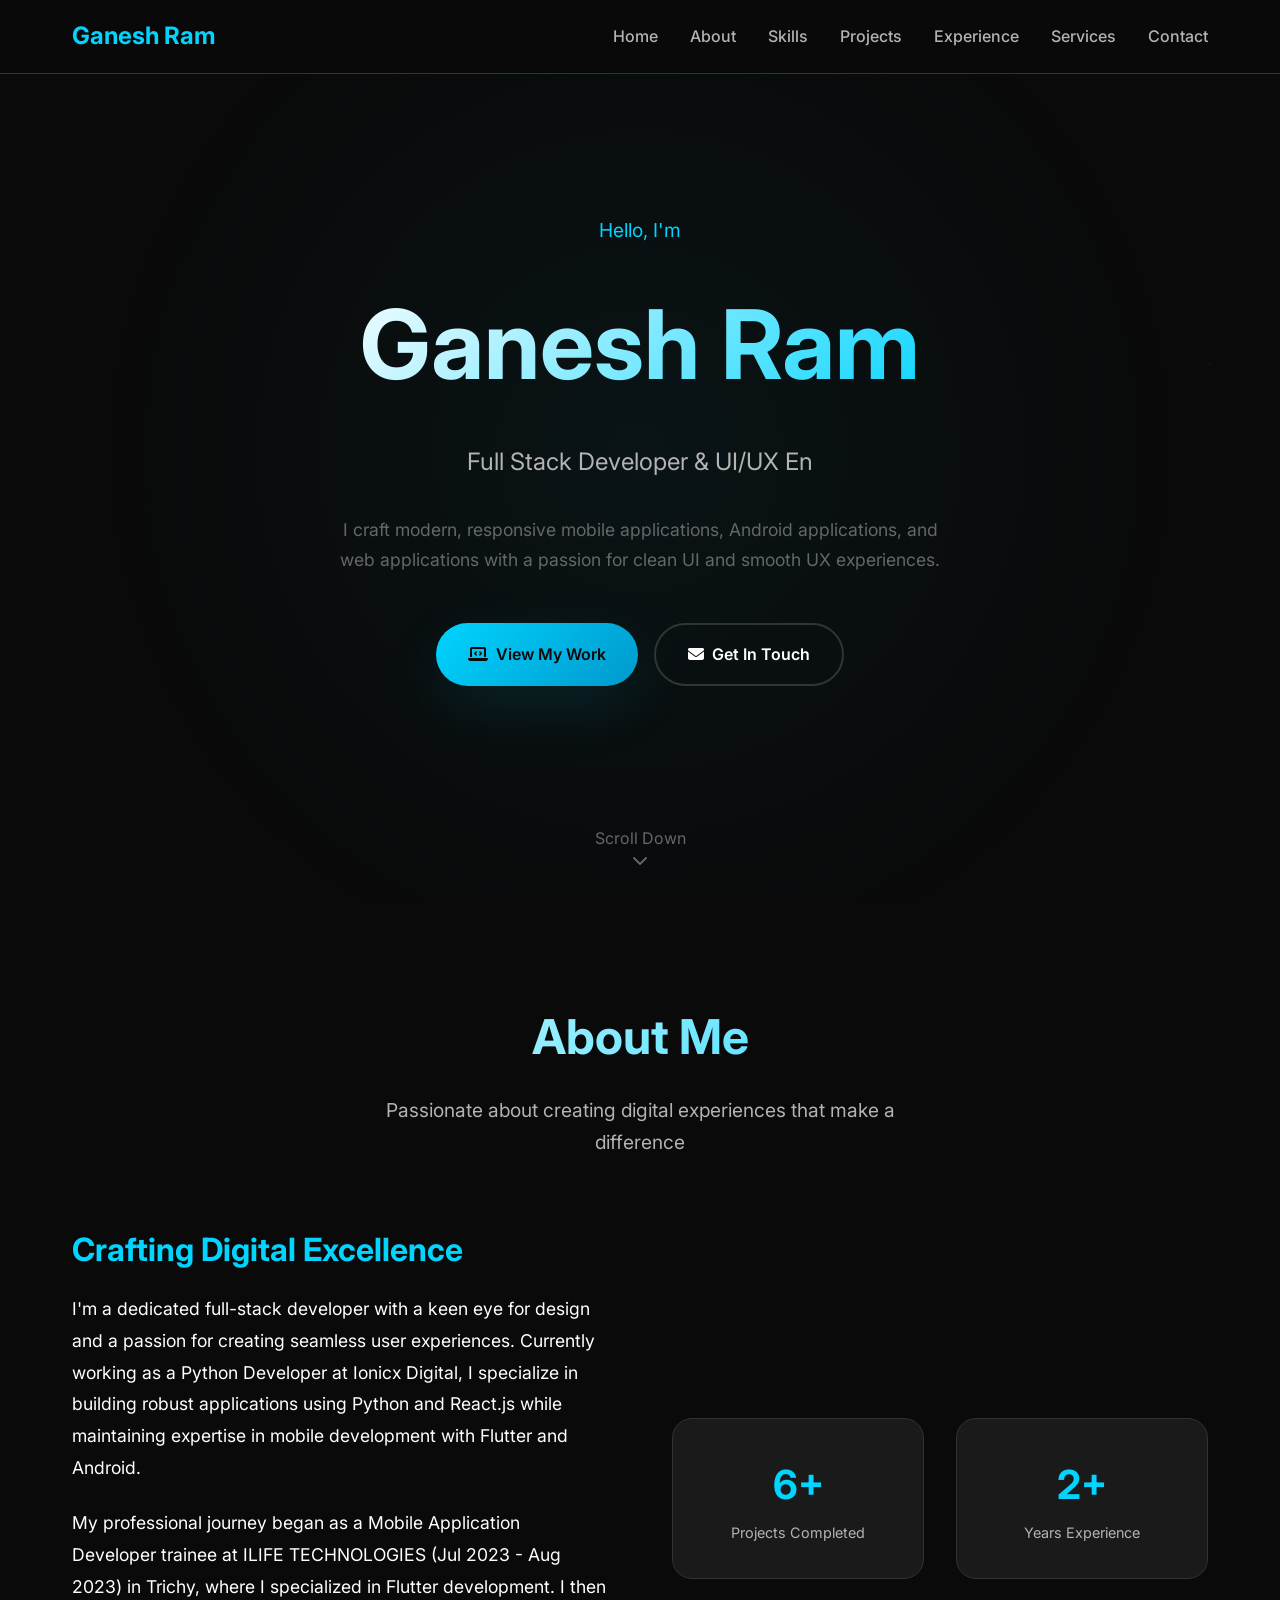
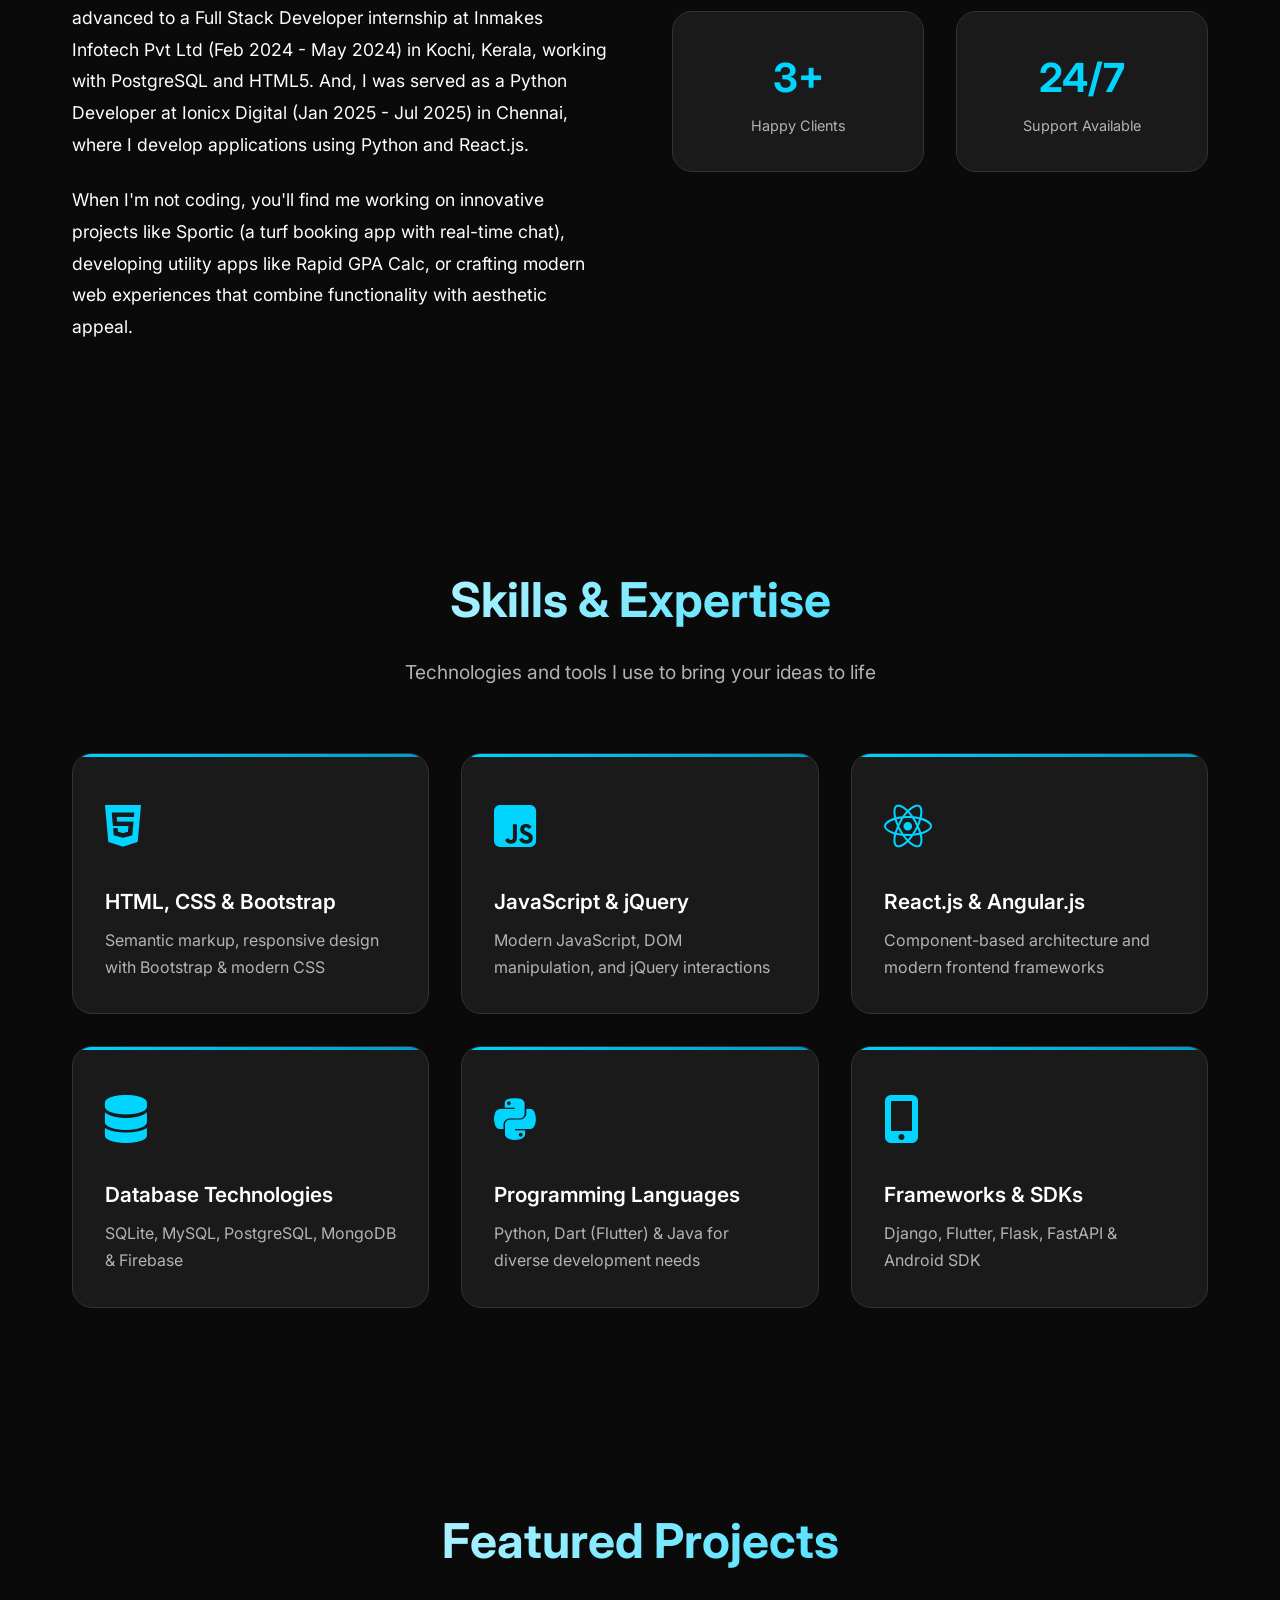
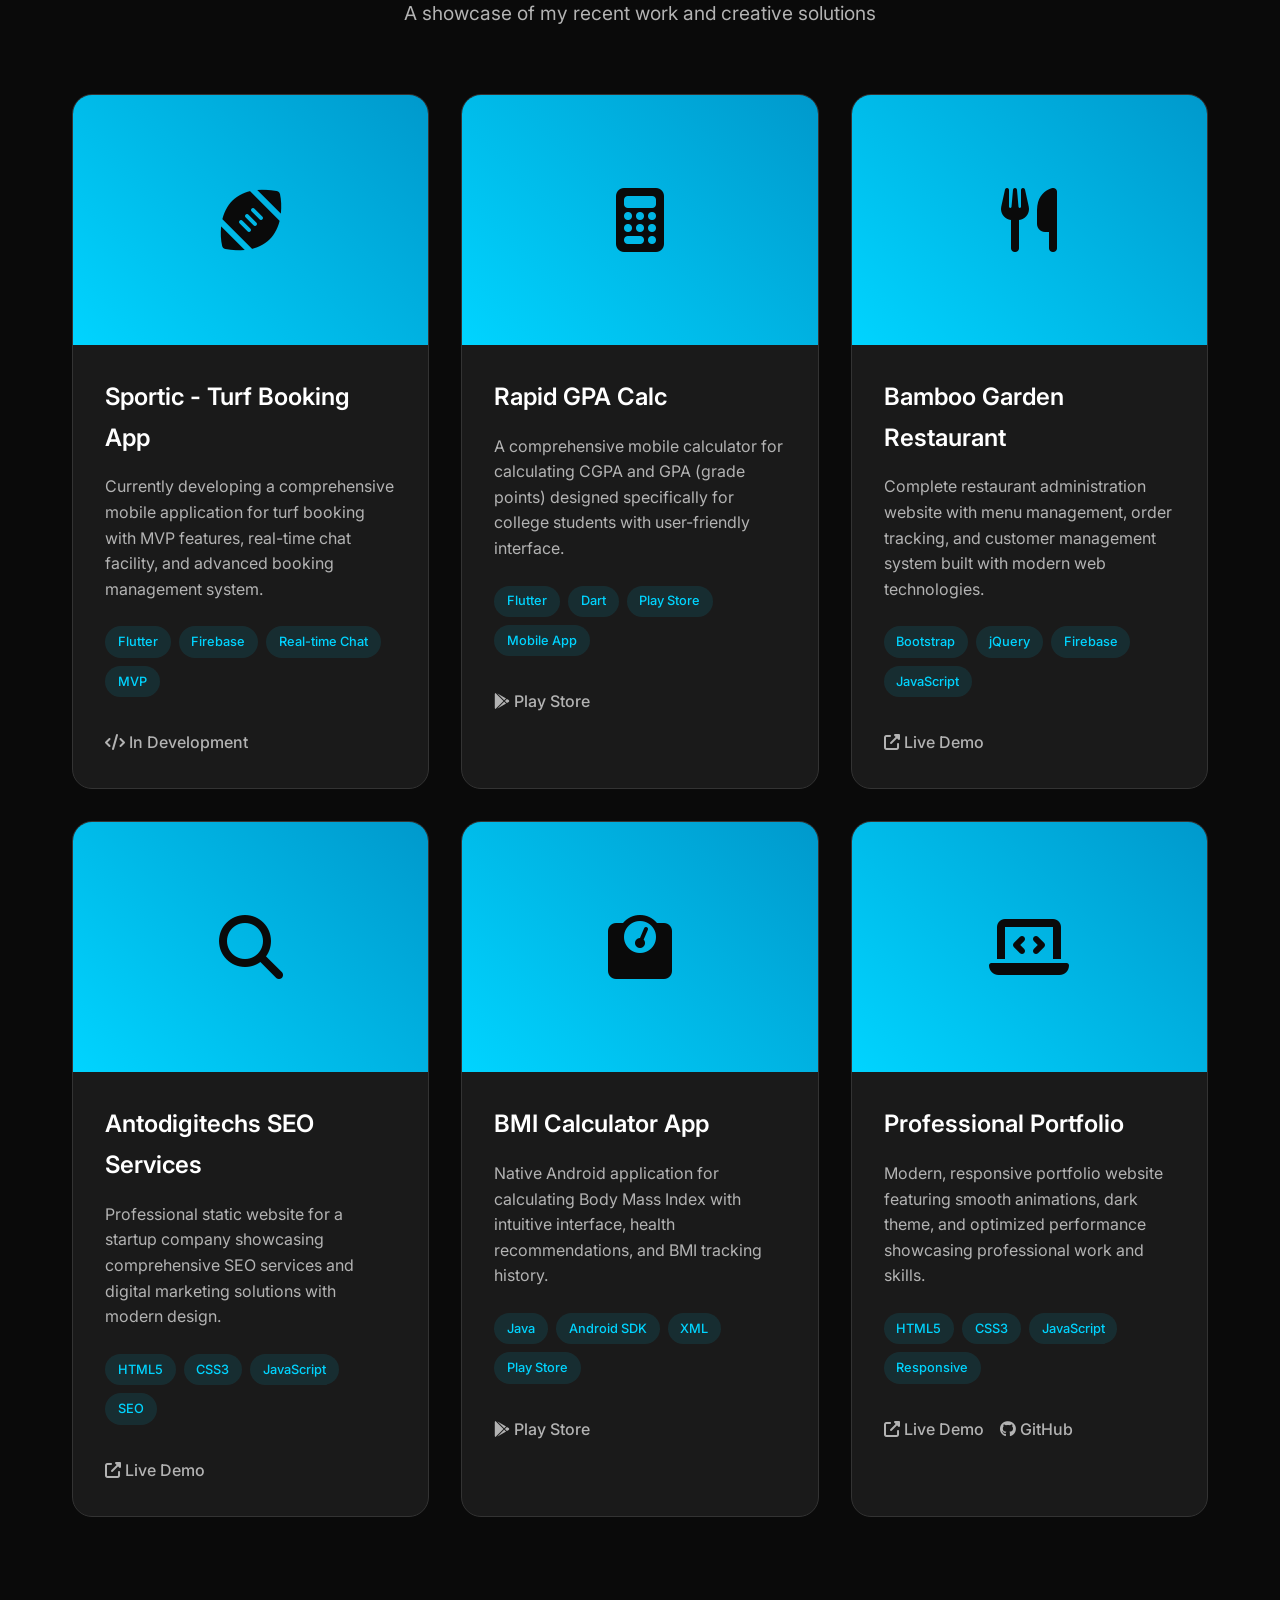
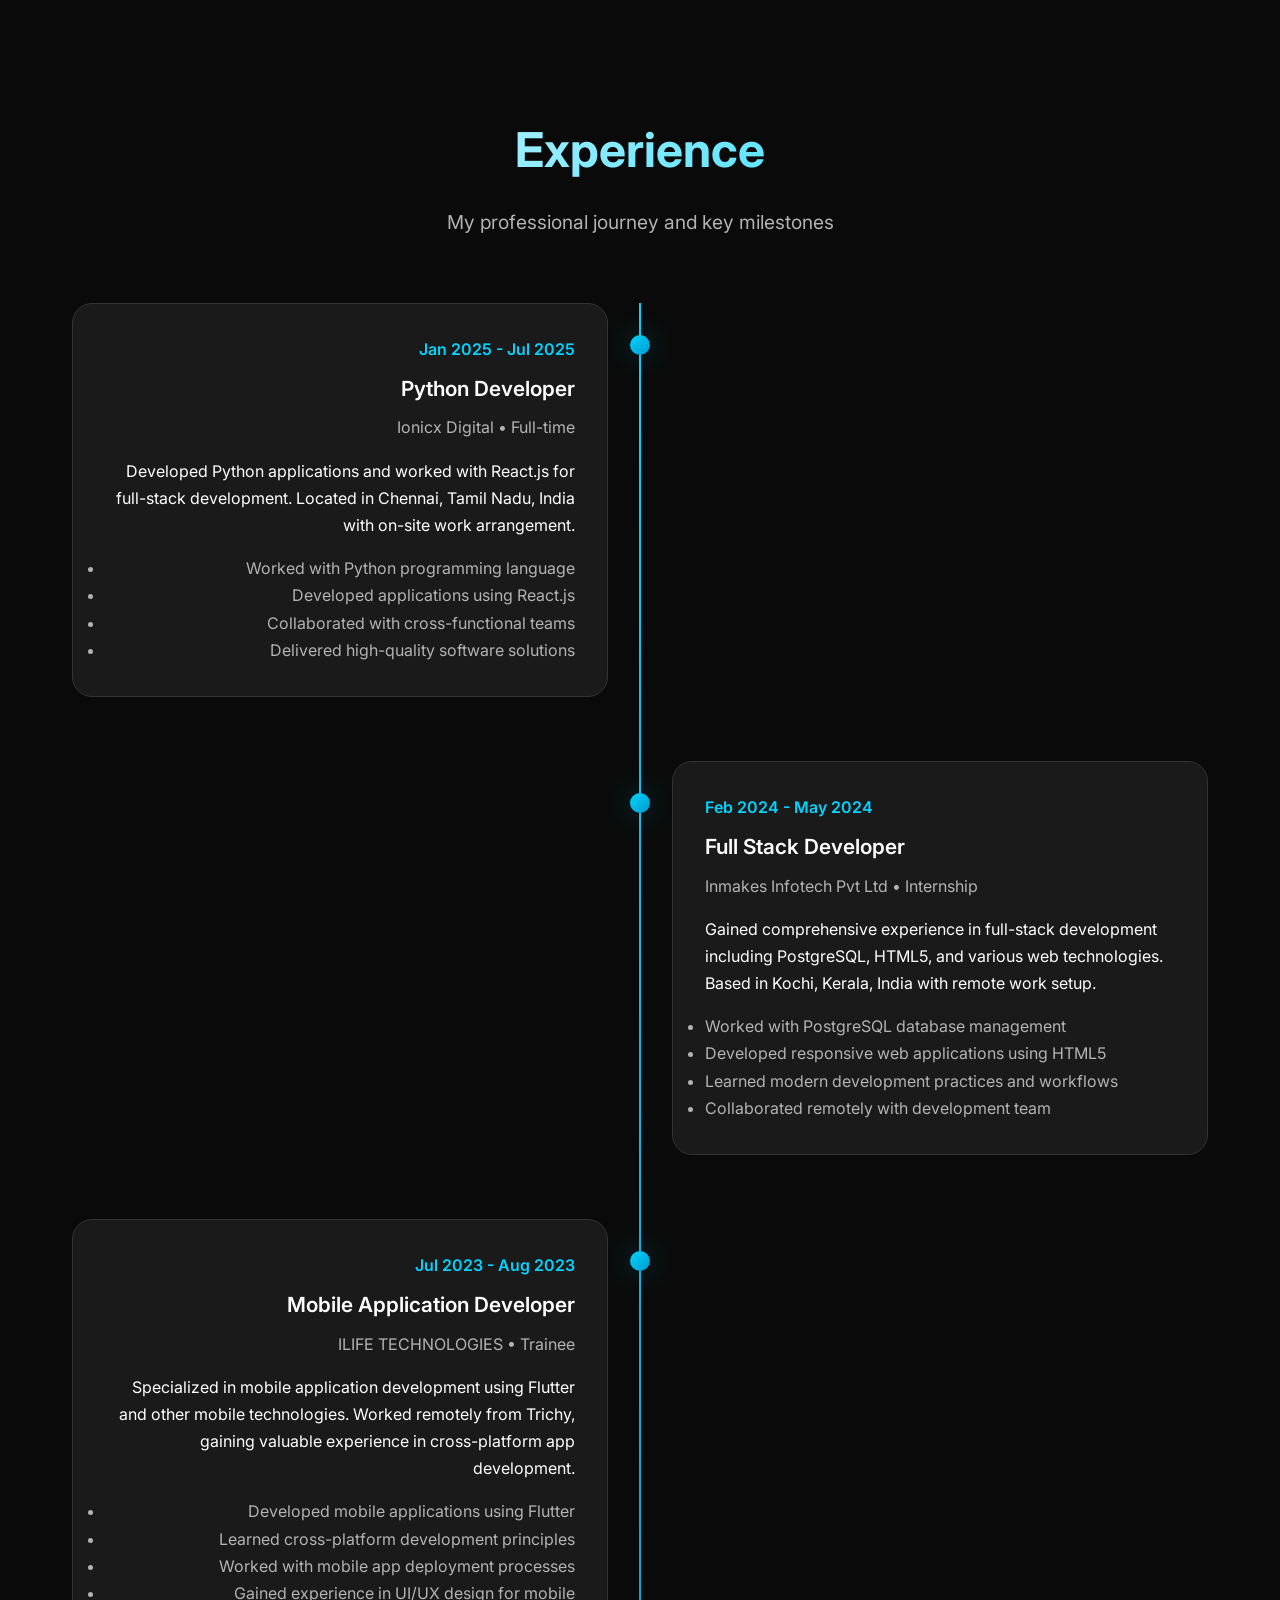
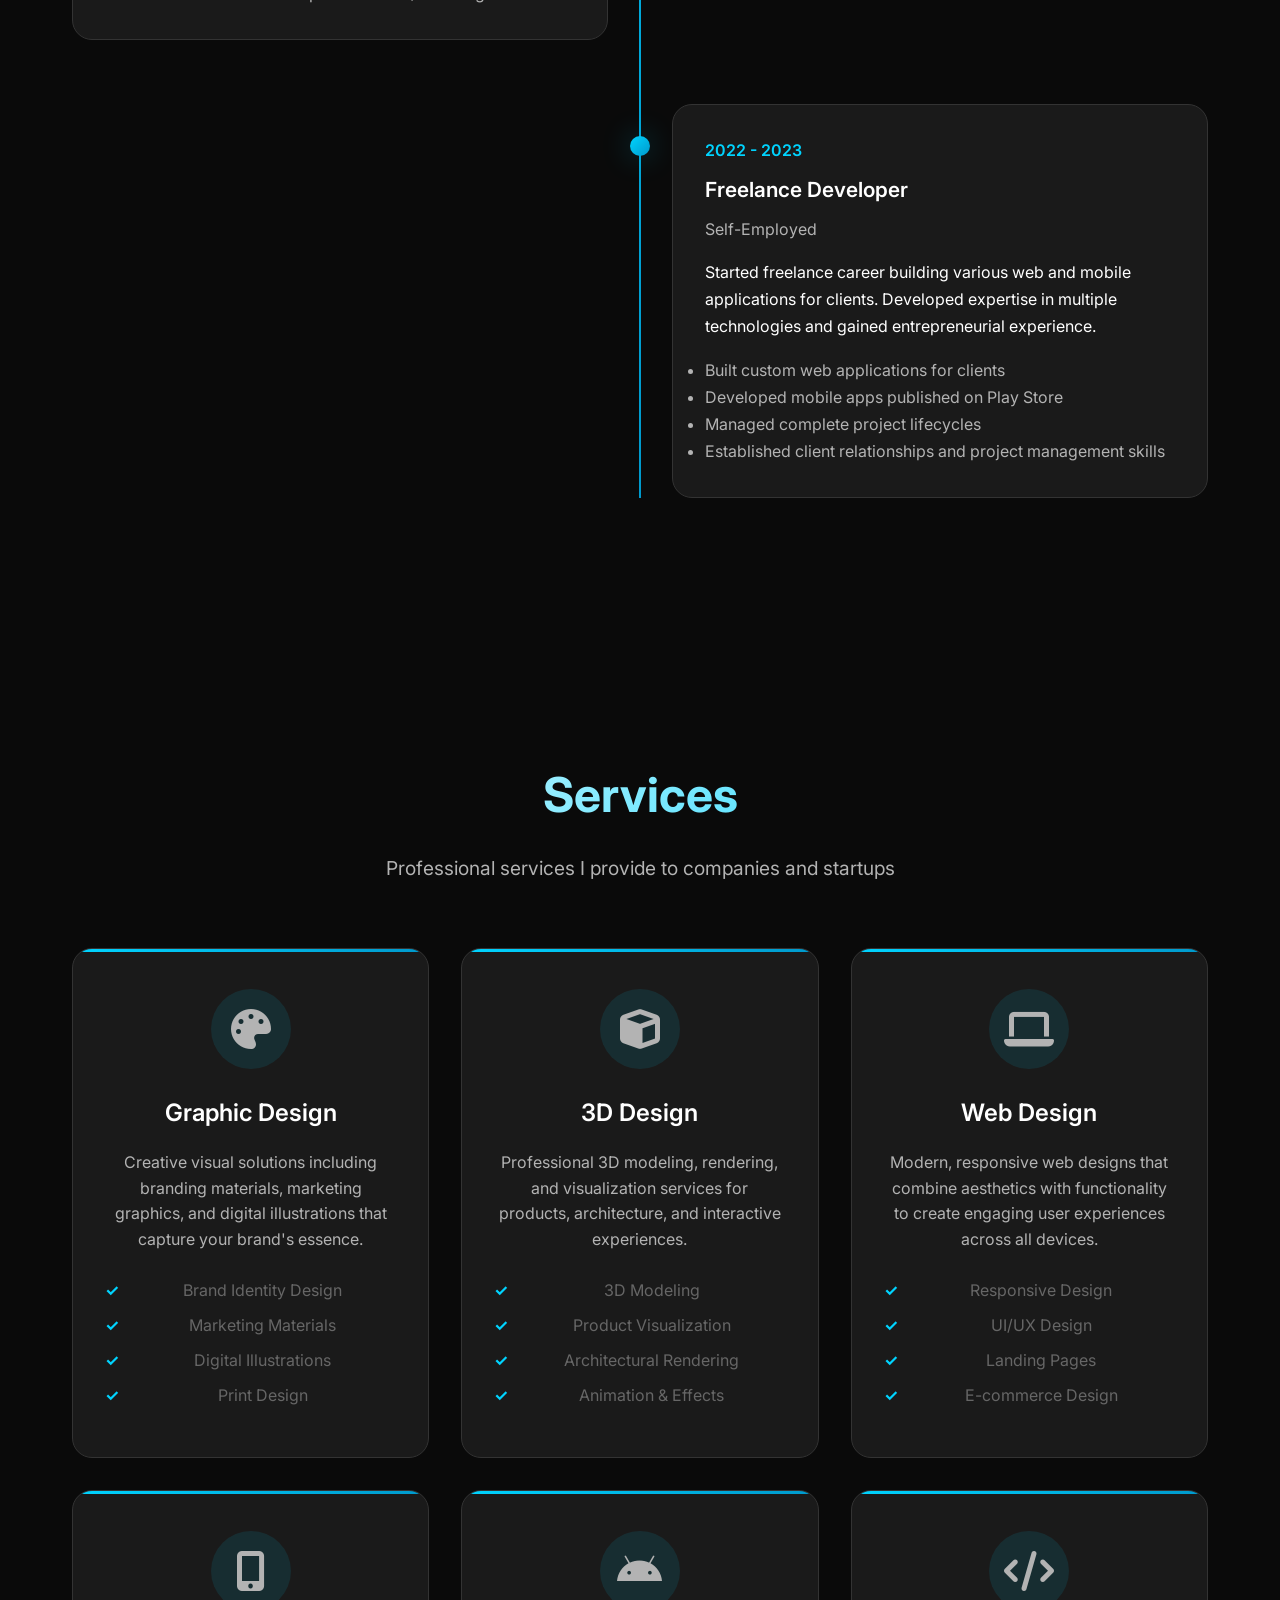
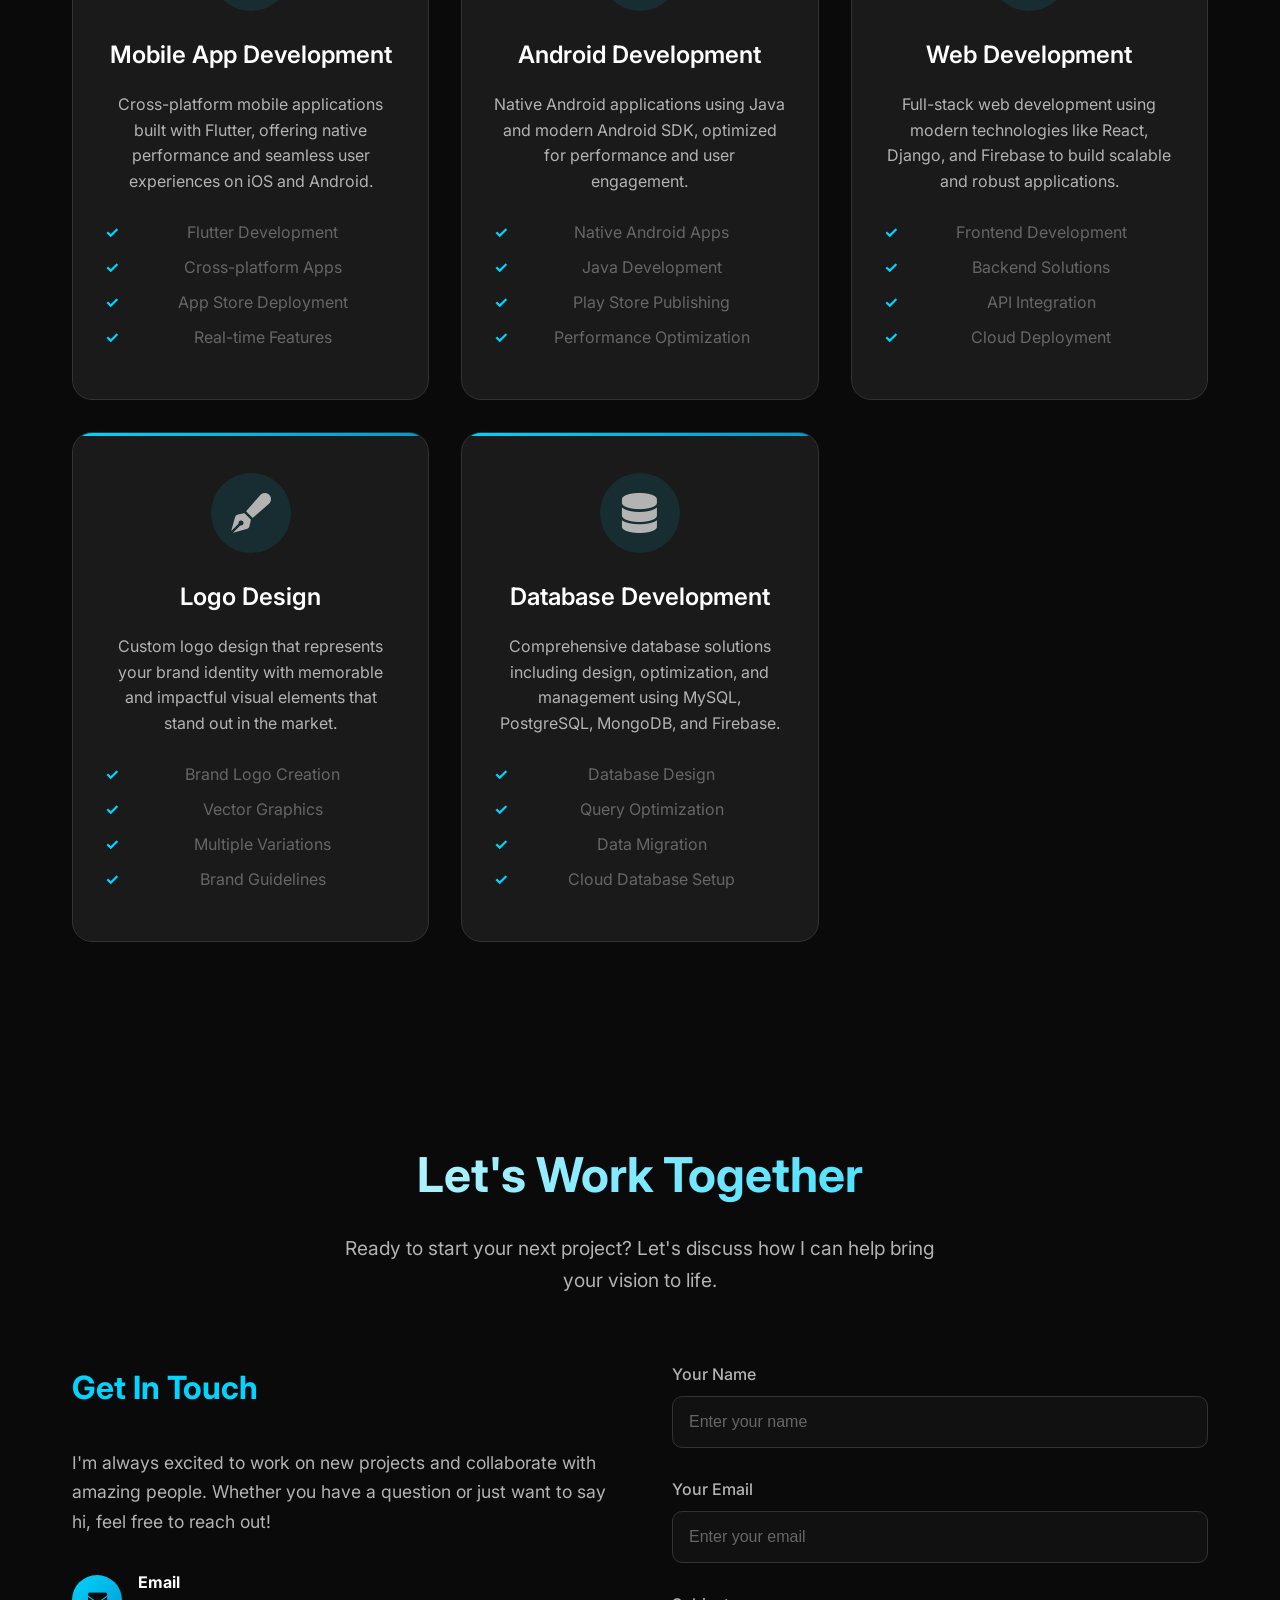
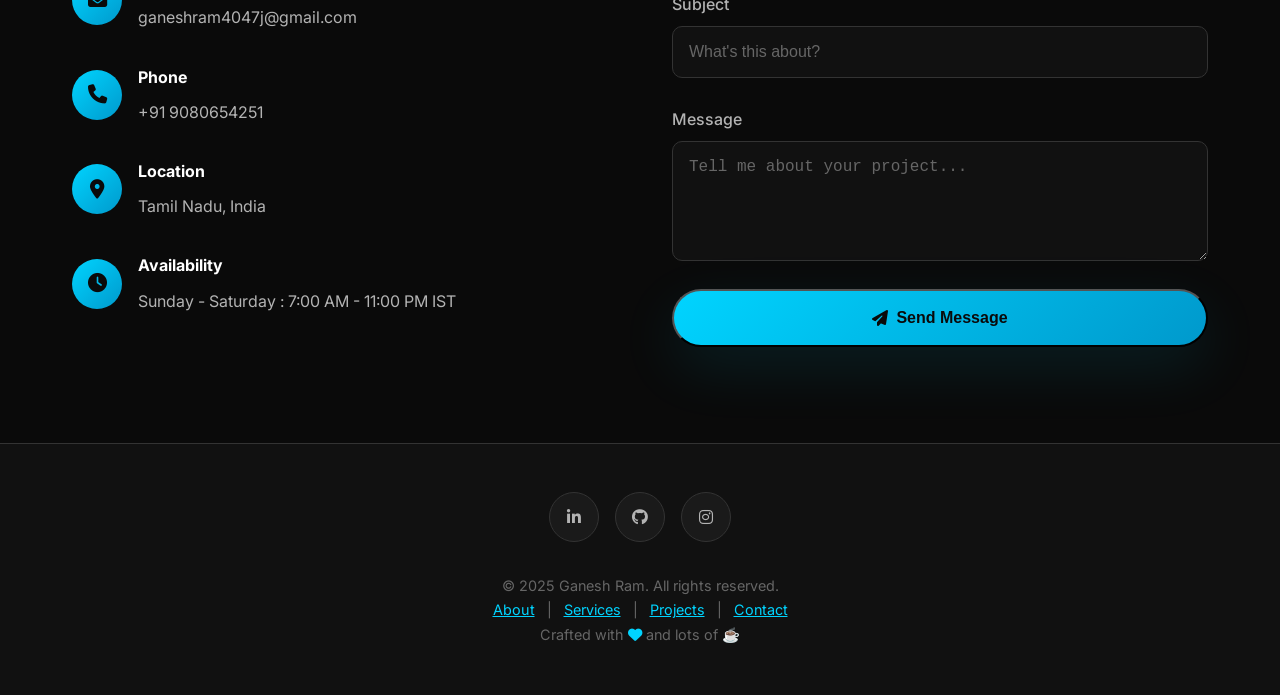
==== index.html @ fb06c4e2 "Add files via upload" ====
<!DOCTYPE html>
<html lang="en">
<head>
    <meta charset="UTF-8">
    <meta name="viewport" content="width=device-width, initial-scale=1.0">
    <title>Ganesh Ram | Full Stack Developer</title>
    <link rel="shortcut icon" href="port_icon.png" type="image/x-icon">
    
    <!-- Google Fonts -->
    <link href="https://fonts.googleapis.com/css2?family=Inter:wght@300;400;500;600;700&family=JetBrains+Mono:wght@400;500&display=swap" rel="stylesheet">
    
    <!-- Font Awesome -->
    <link rel="stylesheet" href="https://cdnjs.cloudflare.com/ajax/libs/font-awesome/6.4.0/css/all.min.css">
    
    <style>
        * {
            margin: 0;
            padding: 0;
            box-sizing: border-box;
        }

        :root {
            --primary-bg: #0a0a0a;
            --secondary-bg: #111111;
            --card-bg: #1a1a1a;
            --accent-color: #00d4ff;
            --accent-gradient: linear-gradient(135deg, #00d4ff, #0099cc);
            --text-primary: #ffffff;
            --text-secondary: #b3b3b3;
            --text-muted: #666666;
            --border-color: #333333;
            --shadow: 0 20px 60px rgba(0, 212, 255, 0.1);
            --glow: 0 0 30px rgba(0, 212, 255, 0.3);
        }

        body {
            font-family: 'Inter', sans-serif;
            background: var(--primary-bg);
            color: var(--text-primary);
            overflow-x: hidden;
            line-height: 1.7;
        }

        /* Custom Scrollbar */
        ::-webkit-scrollbar {
            width: 8px;
        }

        ::-webkit-scrollbar-track {
            background: var(--primary-bg);
        }

        ::-webkit-scrollbar-thumb {
            background: var(--accent-color);
            border-radius: 4px;
        }

        /* Navigation */
        .navbar {
            position: fixed;
            top: 0;
            width: 100%;
            background: rgba(10, 10, 10, 0.95);
            backdrop-filter: blur(20px);
            border-bottom: 1px solid var(--border-color);
            z-index: 1000;
            transition: all 0.3s ease;
            padding: 1rem 0;
        }

        .navbar.scrolled {
            padding: 0.5rem 0;
            background: rgba(10, 10, 10, 0.98);
        }

        .nav-container {
            max-width: 1200px;
            margin: 0 auto;
            display: flex;
            justify-content: space-between;
            align-items: center;
            padding: 0 2rem;
        }

        .logo {
            font-size: 1.5rem;
            font-weight: 700;
            color: var(--accent-color);
            text-decoration: none;
        }

        .nav-links {
            display: flex;
            list-style: none;
            gap: 2rem;
        }

        .nav-links a {
            color: var(--text-secondary);
            text-decoration: none;
            font-weight: 500;
            transition: color 0.3s ease;
            position: relative;
        }

        .nav-links a::after {
            content: '';
            position: absolute;
            bottom: -5px;
            left: 0;
            width: 0;
            height: 2px;
            background: var(--accent-color);
            transition: width 0.3s ease;
        }

        .nav-links a:hover {
            color: var(--accent-color);
        }

        .nav-links a:hover::after {
            width: 100%;
        }

        .mobile-menu {
            display: none;
            background: none;
            border: none;
            color: var(--text-primary);
            font-size: 1.5rem;
            cursor: pointer;
        }

        /* Hero Section */
        .hero {
            height: 100vh;
            display: flex;
            align-items: center;
            justify-content: center;
            position: relative;
            background: radial-gradient(circle at 50% 50%, rgba(0, 212, 255, 0.05) 0%, transparent 70%);
        }

        .hero-content {
            text-align: center;
            max-width: 800px;
            padding: 0 2rem;
        }

        .hero-greeting {
            font-size: 1.2rem;
            color: var(--accent-color);
            margin-bottom: 1rem;
            opacity: 0;
            animation: fadeInUp 1s ease 0.5s forwards;
        }

        .hero-title {
            font-size: clamp(3rem, 8vw, 6rem);
            font-weight: 700;
            margin-bottom: 1rem;
            background: linear-gradient(135deg, var(--text-primary), var(--accent-color));
            -webkit-background-clip: text;
            -webkit-text-fill-color: transparent;
            opacity: 0;
            animation: fadeInUp 1s ease 0.7s forwards;
        }

        .hero-subtitle {
            font-size: 1.5rem;
            color: var(--text-secondary);
            margin-bottom: 2rem;
            opacity: 0;
            animation: fadeInUp 1s ease 0.9s forwards;
        }

        .hero-description {
            font-size: 1.1rem;
            color: var(--text-muted);
            margin-bottom: 3rem;
            max-width: 600px;
            margin-left: auto;
            margin-right: auto;
            opacity: 0;
            animation: fadeInUp 1s ease 1.1s forwards;
        }

        .cta-buttons {
            display: flex;
            gap: 1rem;
            justify-content: center;
            flex-wrap: wrap;
            opacity: 0;
            animation: fadeInUp 1s ease 1.3s forwards;
        }

        .btn {
            padding: 1rem 2rem;
            font-size: 1rem;
            font-weight: 600;
            text-decoration: none;
            border-radius: 50px;
            transition: all 0.3s ease;
            display: inline-flex;
            align-items: center;
            gap: 0.5rem;
        }

        .btn-primary {
            background: var(--accent-gradient);
            color: var(--primary-bg);
            box-shadow: var(--shadow);
        }

        .btn-primary:hover {
            transform: translateY(-2px);
            box-shadow: 0 25px 80px rgba(0, 212, 255, 0.2);
        }

        .btn-secondary {
            background: transparent;
            color: var(--text-primary);
            border: 2px solid var(--border-color);
        }

        .btn-secondary:hover {
            border-color: var(--accent-color);
            color: var(--accent-color);
            transform: translateY(-2px);
        }

        /* Scroll Indicator */
        .scroll-indicator {
            position: absolute;
            bottom: 2rem;
            left: 50%;
            transform: translateX(-50%);
            display: flex;
            flex-direction: column;
            align-items: center;
            color: var(--text-muted);
            animation: bounce 2s infinite;
        }

        /* Section Styles */
        .section {
            padding: 6rem 0;
            max-width: 1200px;
            margin: 0 auto;
            padding-left: 2rem;
            padding-right: 2rem;
        }

        .section-title {
            font-size: 3rem;
            font-weight: 700;
            text-align: center;
            margin-bottom: 1rem;
            background: linear-gradient(135deg, var(--text-primary), var(--accent-color));
            -webkit-background-clip: text;
            -webkit-text-fill-color: transparent;
        }

        .section-subtitle {
            text-align: center;
            color: var(--text-secondary);
            font-size: 1.2rem;
            margin-bottom: 4rem;
            max-width: 600px;
            margin-left: auto;
            margin-right: auto;
        }

        /* About Section */
        .about-grid {
            display: grid;
            grid-template-columns: 1fr 1fr;
            gap: 4rem;
            align-items: center;
            margin-top: 4rem;
        }

        .about-text h3 {
            font-size: 2rem;
            margin-bottom: 1rem;
            color: var(--accent-color);
        }

        .about-text p {
            margin-bottom: 1.5rem;
            font-size: 1.1rem;
            line-height: 1.8;
        }

        .stats-grid {
            display: grid;
            grid-template-columns: repeat(2, 1fr);
            gap: 2rem;
        }

        .stat-item {
            text-align: center;
            padding: 2rem;
            background: var(--card-bg);
            border-radius: 20px;
            border: 1px solid var(--border-color);
            transition: all 0.3s ease;
        }

        .stat-item:hover {
            transform: translateY(-5px);
            box-shadow: var(--shadow);
        }

        .stat-number {
            font-size: 2.5rem;
            font-weight: 700;
            color: var(--accent-color);
            display: block;
        }

        .stat-label {
            color: var(--text-secondary);
            font-size: 0.9rem;
            margin-top: 0.5rem;
        }

        /* Skills Section */
        .skills-grid {
            display: grid;
            grid-template-columns: repeat(auto-fit, minmax(300px, 1fr));
            gap: 2rem;
            margin-top: 4rem;
        }

        .skill-card {
            background: var(--card-bg);
            padding: 2rem;
            border-radius: 20px;
            border: 1px solid var(--border-color);
            transition: all 0.3s ease;
            position: relative;
            overflow: hidden;
        }

        .skill-card::before {
            content: '';
            position: absolute;
            top: 0;
            left: 0;
            width: 100%;
            height: 3px;
            background: var(--accent-gradient);
        }

        .skill-card:hover {
            transform: translateY(-10px);
            box-shadow: var(--shadow);
        }

        .skill-icon {
            font-size: 3rem;
            color: var(--accent-color);
            margin-bottom: 1rem;
        }

        .skill-name {
            font-size: 1.3rem;
            font-weight: 600;
            margin-bottom: 0.5rem;
        }

        .skill-description {
            color: var(--text-secondary);
        }

        /* Projects Section */
        .projects-grid {
            display: grid;
            grid-template-columns: repeat(auto-fit, minmax(350px, 1fr));
            gap: 2rem;
            margin-top: 4rem;
        }

        .project-card {
            background: var(--card-bg);
            border-radius: 20px;
            overflow: hidden;
            border: 1px solid var(--border-color);
            transition: all 0.3s ease;
            position: relative;
        }

        .project-card:hover {
            transform: translateY(-10px);
            box-shadow: var(--shadow);
        }

        .project-image {
            width: 100%;
            height: 250px;
            background: linear-gradient(45deg, var(--accent-color), #0099cc);
            display: flex;
            align-items: center;
            justify-content: center;
            font-size: 4rem;
            color: var(--primary-bg);
            position: relative;
            overflow: hidden;
        }

        .project-content {
            padding: 2rem;
        }

        .project-title {
            font-size: 1.5rem;
            font-weight: 600;
            margin-bottom: 1rem;
        }

        .project-description {
            color: var(--text-secondary);
            margin-bottom: 1.5rem;
            line-height: 1.6;
        }

        .project-tech {
            display: flex;
            flex-wrap: wrap;
            gap: 0.5rem;
            margin-bottom: 2rem;
        }

        .tech-tag {
            background: rgba(0, 212, 255, 0.1);
            color: var(--accent-color);
            padding: 0.3rem 0.8rem;
            border-radius: 20px;
            font-size: 0.8rem;
            font-weight: 500;
        }

        .project-links {
            display: flex;
            gap: 1rem;
        }

        .project-link {
            color: var(--text-secondary);
            text-decoration: none;
            font-weight: 500;
            transition: color 0.3s ease;
        }

        .project-link:hover {
            color: var(--accent-color);
        }

        /* Experience Timeline */
        .timeline {
            position: relative;
            margin-top: 4rem;
        }

        .timeline::before {
            content: '';
            position: absolute;
            left: 50%;
            top: 0;
            bottom: 0;
            width: 2px;
            background: var(--accent-gradient);
            transform: translateX(-50%);
        }

        .timeline-item {
            margin-bottom: 4rem;
            position: relative;
        }

        .timeline-item:nth-child(odd) .timeline-content {
            margin-right: calc(50% + 2rem);
            text-align: right;
        }

        .timeline-item:nth-child(even) .timeline-content {
            margin-left: calc(50% + 2rem);
        }

        .timeline-content {
            background: var(--card-bg);
            padding: 2rem;
            border-radius: 20px;
            border: 1px solid var(--border-color);
            position: relative;
            transition: all 0.3s ease;
        }

        .timeline-content:hover {
            transform: translateY(-5px);
            box-shadow: var(--shadow);
        }

        .timeline-dot {
            position: absolute;
            left: 50%;
            top: 2rem;
            width: 20px;
            height: 20px;
            background: var(--accent-gradient);
            border-radius: 50%;
            transform: translateX(-50%);
            box-shadow: var(--glow);
        }

        .timeline-date {
            color: var(--accent-color);
            font-weight: 600;
            margin-bottom: 0.5rem;
        }

        .timeline-title {
            font-size: 1.3rem;
            font-weight: 600;
            margin-bottom: 0.5rem;
        }

        .timeline-company {
            color: var(--text-secondary);
            margin-bottom: 1rem;
        }

        /* Services Section */
        .services-grid {
            display: grid;
            grid-template-columns: repeat(auto-fit, minmax(300px, 1fr));
            gap: 2rem;
            margin-top: 4rem;
        }

        .service-card {
            background: var(--card-bg);
            padding: 2.5rem 2rem;
            border-radius: 20px;
            border: 1px solid var(--border-color);
            transition: all 0.3s ease;
            position: relative;
            overflow: hidden;
            text-align: center;
        }

        .service-card::before {
            content: '';
            position: absolute;
            top: 0;
            left: 0;
            width: 100%;
            height: 3px;
            background: var(--accent-gradient);
        }

        .service-card:hover {
            transform: translateY(-10px);
            box-shadow: var(--shadow);
        }

        .service-card:hover .service-icon {
            transform: scale(1.1);
            color: var(--accent-color);
        }

        .service-icon {
            width: 80px;
            height: 80px;
            background: rgba(0, 212, 255, 0.1);
            border-radius: 50%;
            display: flex;
            align-items: center;
            justify-content: center;
            font-size: 2.5rem;
            color: var(--text-secondary);
            margin: 0 auto 1.5rem;
            transition: all 0.3s ease;
        }

        .service-title {
            font-size: 1.5rem;
            font-weight: 600;
            margin-bottom: 1rem;
            color: var(--text-primary);
        }

        .service-description {
            color: var(--text-secondary);
            margin-bottom: 1.5rem;
            line-height: 1.6;
        }

        .service-features {
            list-style: none;
            padding: 0;
        }

        .service-features li {
            color: var(--text-muted);
            margin-bottom: 0.5rem;
            position: relative;
            padding-left: 1.5rem;
        }

        .service-features li::before {
            content: '✓';
            position: absolute;
            left: 0;
            color: var(--accent-color);
            font-weight: bold;
        }

        /* Contact Section */
        .contact-grid {
            display: grid;
            grid-template-columns: 1fr 1fr;
            gap: 4rem;
            margin-top: 4rem;
        }

        .contact-info h3 {
            font-size: 2rem;
            margin-bottom: 2rem;
            color: var(--accent-color);
        }

        .contact-item {
            display: flex;
            align-items: center;
            gap: 1rem;
            margin-bottom: 2rem;
        }

        .contact-icon {
            width: 50px;
            height: 50px;
            background: var(--accent-gradient);
            border-radius: 50%;
            display: flex;
            align-items: center;
            justify-content: center;
            color: var(--primary-bg);
            font-size: 1.2rem;
        }

        .contact-form {
            display: grid;
            gap: 1.5rem;
        }

        .form-group {
            display: flex;
            flex-direction: column;
        }

        .form-group label {
            margin-bottom: 0.5rem;
            color: var(--text-secondary);
            font-weight: 500;
        }

        .form-control {
            background: var(--secondary-bg);
            border: 1px solid var(--border-color);
            border-radius: 10px;
            padding: 1rem;
            color: var(--text-primary);
            font-size: 1rem;
            transition: all 0.3s ease;
        }

        .form-control:focus {
            outline: none;
            border-color: var(--accent-color);
            box-shadow: 0 0 0 2px rgba(0, 212, 255, 0.2);
        }

        .form-control::placeholder {
            color: var(--text-muted);
        }

        textarea.form-control {
            resize: vertical;
            min-height: 120px;
        }

        /* Footer */
        .footer {
            background: var(--secondary-bg);
            border-top: 1px solid var(--border-color);
            padding: 3rem 0;
            text-align: center;
        }

        .footer-content {
            max-width: 1200px;
            margin: 0 auto;
            padding: 0 2rem;
        }

        .social-links {
            display: flex;
            justify-content: center;
            gap: 1rem;
            margin-bottom: 2rem;
        }

        .social-link {
            width: 50px;
            height: 50px;
            background: var(--card-bg);
            border: 1px solid var(--border-color);
            border-radius: 50%;
            display: flex;
            align-items: center;
            justify-content: center;
            color: var(--text-secondary);
            text-decoration: none;
            transition: all 0.3s ease;
        }

        .social-link:hover {
            background: var(--accent-color);
            color: var(--primary-bg);
            transform: translateY(-3px);
        }

        /* Animations */
        @keyframes fadeInUp {
            from {
                opacity: 0;
                transform: translateY(30px);
            }
            to {
                opacity: 1;
                transform: translateY(0);
            }
        }

        @keyframes bounce {
            0%, 20%, 50%, 80%, 100% {
                transform: translateY(0) translateX(-50%);
            }
            40% {
                transform: translateY(-10px) translateX(-50%);
            }
            60% {
                transform: translateY(-5px) translateX(-50%);
            }
        }

        .fade-in {
            opacity: 0;
            transform: translateY(30px);
            transition: all 0.8s ease;
        }

        .fade-in.visible {
            opacity: 1;
            transform: translateY(0);
        }

        /* Responsive Design */
        @media (max-width: 768px) {
            .nav-links {
                display: none;
            }

            .mobile-menu {
                display: block;
            }

            .hero-title {
                font-size: clamp(2.5rem, 10vw, 4rem);
            }

            .hero-subtitle {
                font-size: 1.2rem;
            }

            .cta-buttons {
                flex-direction: column;
                align-items: center;
            }

            .about-grid {
                grid-template-columns: 1fr;
                gap: 2rem;
            }

            .stats-grid {
                grid-template-columns: 1fr;
            }

            .skills-grid {
                grid-template-columns: 1fr;
            }

            .services-grid {
                grid-template-columns: 1fr;
            }

            .projects-grid {
                grid-template-columns: 1fr;
            }

            .timeline::before {
                left: 1rem;
            }

            .timeline-item:nth-child(odd) .timeline-content,
            .timeline-item:nth-child(even) .timeline-content {
                margin-left: 3rem;
                margin-right: 0;
                text-align: left;
            }

            .timeline-dot {
                left: 1rem;
                transform: translateX(-50%);
            }

            .contact-grid {
                grid-template-columns: 1fr;
                gap: 2rem;
            }

            .section {
                padding: 4rem 0;
                padding-left: 1rem;
                padding-right: 1rem;
            }
        }

        @media (max-width: 480px) {
            .nav-container {
                padding: 0 1rem;
            }

            .hero-content {
                padding: 0 1rem;
            }

            .section-title {
                font-size: 2rem;
            }

            .btn {
                padding: 0.8rem 1.5rem;
                font-size: 0.9rem;
            }
        }
    </style>
</head>
<body>
    <!-- Navigation -->
    <nav class="navbar" id="navbar">
        <div class="nav-container">
            <a href="#" class="logo">Ganesh Ram</a>
            <ul class="nav-links">
                <li><a href="#home">Home</a></li>
                <li><a href="#about">About</a></li>
                <li><a href="#skills">Skills</a></li>
                <li><a href="#projects">Projects</a></li>
                <li><a href="#experience">Experience</a></li>
                <li><a href="#services">Services</a></li>
                <li><a href="#contact">Contact</a></li>
            </ul>
            <button class="mobile-menu" id="mobile-menu">
                <i class="fas fa-bars"></i>
            </button>
        </div>
    </nav>

    <!-- Hero Section -->
    <section id="home" class="hero">
        <div class="hero-content">
            <div class="hero-greeting">Hello, I'm</div>
            <h1 class="hero-title">Ganesh Ram</h1>
            <p class="hero-subtitle">Full Stack Developer & UI/UX Enthusiast</p>
            <p class="hero-description">
                I craft modern, responsive mobile applications, Android applications, and web applications with a passion for clean UI and smooth UX experiences.
            </p>
            <div class="cta-buttons">
                <a href="#projects" class="btn btn-primary">
                    <i class="fas fa-laptop-code"></i>
                    View My Work
                </a>
                <a href="#contact" class="btn btn-secondary">
                    <i class="fas fa-envelope"></i>
                    Get In Touch
                </a>
            </div>
        </div>
        <div class="scroll-indicator">
            <span>Scroll Down</span>
            <i class="fas fa-chevron-down"></i>
        </div>
    </section>

    <!-- About Section -->
    <section id="about" class="section">
        <h2 class="section-title fade-in">About Me</h2>
        <p class="section-subtitle fade-in">
            Passionate about creating digital experiences that make a difference
        </p>

        <div class="about-grid fade-in">
            <div class="about-text">
                <h3>Crafting Digital Excellence</h3>
                <p>
                    I'm a dedicated full-stack developer with a keen eye for design and a passion for creating seamless user experiences. Currently working as a Python Developer at Ionicx Digital, I specialize in building robust applications using Python and React.js while maintaining expertise in mobile development with Flutter and Android.
                </p>
                <p>
                    My professional journey began as a Mobile Application Developer trainee at ILIFE TECHNOLOGIES (Jul 2023 - Aug 2023) in Trichy, where I specialized in Flutter development. I then advanced to a Full Stack Developer internship at Inmakes Infotech Pvt Ltd (Feb 2024 - May 2024) in Kochi, Kerala, working with PostgreSQL and HTML5. And, I was served as a Python Developer at Ionicx Digital (Jan 2025 - Jul 2025) in Chennai, where I develop applications using Python and React.js.
                </p>
                <p>
                    When I'm not coding, you'll find me working on innovative projects like Sportic (a turf booking app with real-time chat), developing utility apps like Rapid GPA Calc, or crafting modern web experiences that combine functionality with aesthetic appeal.
                </p>
            </div>

            <div class="stats-grid">
                <div class="stat-item fade-in">
                    <span class="stat-number">6+</span>
                    <span class="stat-label">Projects Completed</span>
                </div>
                <div class="stat-item fade-in">
                    <span class="stat-number">2+</span>
                    <span class="stat-label">Years Experience</span>
                </div>
                <div class="stat-item fade-in">
                    <span class="stat-number">3+</span>
                    <span class="stat-label">Happy Clients</span>
                </div>
                <div class="stat-item fade-in">
                    <span class="stat-number">24/7</span>
                    <span class="stat-label">Support Available</span>
                </div>
            </div>
        </div>
    </section>

    <!-- Skills Section -->
    <section id="skills" class="section">
        <h2 class="section-title fade-in">Skills & Expertise</h2>
        <p class="section-subtitle fade-in">
            Technologies and tools I use to bring your ideas to life
        </p>

        <div class="skills-grid">
            <div class="skill-card fade-in">
                <div class="skill-icon">
                    <i class="fab fa-html5"></i>
                </div>
                <h3 class="skill-name">HTML, CSS & Bootstrap</h3>
                <p class="skill-description">Semantic markup, responsive design with Bootstrap & modern CSS</p>
            </div>

            <div class="skill-card fade-in">
                <div class="skill-icon">
                    <i class="fab fa-js-square"></i>
                </div>
                <h3 class="skill-name">JavaScript & jQuery</h3>
                <p class="skill-description">Modern JavaScript, DOM manipulation, and jQuery interactions</p>
            </div>

            <div class="skill-card fade-in">
                <div class="skill-icon">
                    <i class="fab fa-react"></i>
                </div>
                <h3 class="skill-name">React.js & Angular.js</h3>
                <p class="skill-description">Component-based architecture and modern frontend frameworks</p>
            </div>

            <div class="skill-card fade-in">
                <div class="skill-icon">
                    <i class="fas fa-database"></i>
                </div>
                <h3 class="skill-name">Database Technologies</h3>
                <p class="skill-description">SQLite, MySQL, PostgreSQL, MongoDB & Firebase</p>
            </div>

            <div class="skill-card fade-in">
                <div class="skill-icon">
                    <i class="fab fa-python"></i>
                </div>
                <h3 class="skill-name">Programming Languages</h3>
                <p class="skill-description">Python, Dart (Flutter) & Java for diverse development needs</p>
            </div>

            <div class="skill-card fade-in">
                <div class="skill-icon">
                    <i class="fas fa-mobile-alt"></i>
                </div>
                <h3 class="skill-name">Frameworks & SDKs</h3>
                <p class="skill-description">Django, Flutter, Flask, FastAPI & Android SDK</p>
            </div>
        </div>
    </section>

    <!-- Projects Section -->
    <section id="projects" class="section">
        <h2 class="section-title fade-in">Featured Projects</h2>
        <p class="section-subtitle fade-in">
            A showcase of my recent work and creative solutions
        </p>

        <div class="projects-grid">
            <div class="project-card fade-in">
                <div class="project-image">
                    <i class="fas fa-football-ball"></i>
                </div>
                <div class="project-content">
                    <h3 class="project-title">Sportic - Turf Booking App</h3>
                    <p class="project-description">
                        Currently developing a comprehensive mobile application for turf booking with MVP features, real-time chat facility, and advanced booking management system.
                    </p>
                    <div class="project-tech">
                        <span class="tech-tag">Flutter</span>
                        <span class="tech-tag">Firebase</span>
                        <span class="tech-tag">Real-time Chat</span>
                        <span class="tech-tag">MVP</span>
                    </div>
                    <div class="project-links">
                        <a href="#" class="project-link">
                            <i class="fas fa-code"></i> In Development
                        </a>
                    </div>
                </div>
            </div>

            <div class="project-card fade-in">
                <div class="project-image">
                    <i class="fas fa-calculator"></i>
                </div>
                <div class="project-content">
                    <h3 class="project-title">Rapid GPA Calc</h3>
                    <p class="project-description">
                        A comprehensive mobile calculator for calculating CGPA and GPA (grade points) designed specifically for college students with user-friendly interface.
                    </p>
                    <div class="project-tech">
                        <span class="tech-tag">Flutter</span>
                        <span class="tech-tag">Dart</span>
                        <span class="tech-tag">Play Store</span>
                        <span class="tech-tag">Mobile App</span>
                    </div>
                    <div class="project-links">
                        <a href="https://play.google.com/store/apps/details?id=edu.rapid.cgpa" target="_blank" class="project-link">
                            <i class="fab fa-google-play"></i> Play Store
                        </a>
                    </div>
                </div>
            </div>

            <div class="project-card fade-in">
                <div class="project-image">
                    <i class="fas fa-utensils"></i>
                </div>
                <div class="project-content">
                    <h3 class="project-title">Bamboo Garden Restaurant</h3>
                    <p class="project-description">
                        Complete restaurant administration website with menu management, order tracking, and customer management system built with modern web technologies.
                    </p>
                    <div class="project-tech">
                        <span class="tech-tag">Bootstrap</span>
                        <span class="tech-tag">jQuery</span>
                        <span class="tech-tag">Firebase</span>
                        <span class="tech-tag">JavaScript</span>
                    </div>
                    <div class="project-links">
                        <a href="https://ganesh4047j.github.io/BambooGarden/" target="_blank" class="project-link">
                            <i class="fas fa-external-link-alt"></i> Live Demo
                        </a>
                    </div>
                </div>
            </div>

            <div class="project-card fade-in">
                <div class="project-image">
                    <i class="fas fa-search"></i>
                </div>
                <div class="project-content">
                    <h3 class="project-title">Antodigitechs SEO Services</h3>
                    <p class="project-description">
                        Professional static website for a startup company showcasing comprehensive SEO services and digital marketing solutions with modern design.
                    </p>
                    <div class="project-tech">
                        <span class="tech-tag">HTML5</span>
                        <span class="tech-tag">CSS3</span>
                        <span class="tech-tag">JavaScript</span>
                        <span class="tech-tag">SEO</span>
                    </div>
                    <div class="project-links">
                        <a href="https://godwin-j.github.io/RankMaster/" target="_blank" class="project-link">
                            <i class="fas fa-external-link-alt"></i> Live Demo
                        </a>
                    </div>
                </div>
            </div>

            <div class="project-card fade-in">
                <div class="project-image">
                    <i class="fas fa-weight"></i>
                </div>
                <div class="project-content">
                    <h3 class="project-title">BMI Calculator App</h3>
                    <p class="project-description">
                        Native Android application for calculating Body Mass Index with intuitive interface, health recommendations, and BMI tracking history.
                    </p>
                    <div class="project-tech">
                        <span class="tech-tag">Java</span>
                        <span class="tech-tag">Android SDK</span>
                        <span class="tech-tag">XML</span>
                        <span class="tech-tag">Play Store</span>
                    </div>
                    <div class="project-links">
                        <a href="https://play.google.com/store/apps/details?id=com.calc.bmicalculator&pcampaignid=web_share" target="_blank" class="project-link">
                            <i class="fab fa-google-play"></i> Play Store
                        </a>
                    </div>
                </div>
            </div>

            <div class="project-card fade-in">
                <div class="project-image">
                    <i class="fas fa-laptop-code"></i>
                </div>
                <div class="project-content">
                    <h3 class="project-title">Professional Portfolio</h3>
                    <p class="project-description">
                        Modern, responsive portfolio website featuring smooth animations, dark theme, and optimized performance showcasing professional work and skills.
                    </p>
                    <div class="project-tech">
                        <span class="tech-tag">HTML5</span>
                        <span class="tech-tag">CSS3</span>
                        <span class="tech-tag">JavaScript</span>
                        <span class="tech-tag">Responsive</span>
                    </div>
                    <div class="project-links">
                        <a href="#" class="project-link">
                            <i class="fas fa-external-link-alt"></i> Live Demo
                        </a>
                        <a href="#" class="project-link">
                            <i class="fab fa-github"></i> GitHub
                        </a>
                    </div>
                </div>
            </div>
        </div>
    </section>

    <!-- Experience Section -->
    <section id="experience" class="section">
        <h2 class="section-title fade-in">Experience</h2>
        <p class="section-subtitle fade-in">
            My professional journey and key milestones
        </p>

        <div class="timeline">
            <div class="timeline-item fade-in">
                <div class="timeline-dot"></div>
                <div class="timeline-content">
                    <div class="timeline-date">Jan 2025 - Jul 2025</div>
                    <h3 class="timeline-title">Python Developer</h3>
                    <div class="timeline-company">Ionicx Digital • Full-time</div>
                    <p>Developed Python applications and worked with React.js for full-stack development. Located in Chennai, Tamil Nadu, India with on-site work arrangement.</p>
                    <ul style="color: var(--text-secondary); margin-top: 1rem;">
                        <li>Worked with Python programming language</li>
                        <li>Developed applications using React.js</li>
                        <li>Collaborated with cross-functional teams</li>
                        <li>Delivered high-quality software solutions</li>
                    </ul>
                </div>
            </div>

            <div class="timeline-item fade-in">
                <div class="timeline-dot"></div>
                <div class="timeline-content">
                    <div class="timeline-date">Feb 2024 - May 2024</div>
                    <h3 class="timeline-title">Full Stack Developer</h3>
                    <div class="timeline-company">Inmakes Infotech Pvt Ltd • Internship</div>
                    <p>Gained comprehensive experience in full-stack development including PostgreSQL, HTML5, and various web technologies. Based in Kochi, Kerala, India with remote work setup.</p>
                    <ul style="color: var(--text-secondary); margin-top: 1rem;">
                        <li>Worked with PostgreSQL database management</li>
                        <li>Developed responsive web applications using HTML5</li>
                        <li>Learned modern development practices and workflows</li>
                        <li>Collaborated remotely with development team</li>
                    </ul>
                </div>
            </div>

            <div class="timeline-item fade-in">
                <div class="timeline-dot"></div>
                <div class="timeline-content">
                    <div class="timeline-date">Jul 2023 - Aug 2023</div>
                    <h3 class="timeline-title">Mobile Application Developer</h3>
                    <div class="timeline-company">ILIFE TECHNOLOGIES • Trainee</div>
                    <p>Specialized in mobile application development using Flutter and other mobile technologies. Worked remotely from Trichy, gaining valuable experience in cross-platform app development.</p>
                    <ul style="color: var(--text-secondary); margin-top: 1rem;">
                        <li>Developed mobile applications using Flutter</li>
                        <li>Learned cross-platform development principles</li>
                        <li>Worked with mobile app deployment processes</li>
                        <li>Gained experience in UI/UX design for mobile</li>
                    </ul>
                </div>
            </div>

            <div class="timeline-item fade-in">
                <div class="timeline-dot"></div>
                <div class="timeline-content">
                    <div class="timeline-date">2022 - 2023</div>
                    <h3 class="timeline-title">Freelance Developer</h3>
                    <div class="timeline-company">Self-Employed</div>
                    <p>Started freelance career building various web and mobile applications for clients. Developed expertise in multiple technologies and gained entrepreneurial experience.</p>
                    <ul style="color: var(--text-secondary); margin-top: 1rem;">
                        <li>Built custom web applications for clients</li>
                        <li>Developed mobile apps published on Play Store</li>
                        <li>Managed complete project lifecycles</li>
                        <li>Established client relationships and project management skills</li>
                    </ul>
                </div>
            </div>
        </div>
    </section>

    <!-- Services Section -->
    <section id="services" class="section">
        <h2 class="section-title fade-in">Services</h2>
        <p class="section-subtitle fade-in">
            Professional services I provide to companies and startups
        </p>

        <div class="services-grid">
            <div class="service-card fade-in">
                <div class="service-icon">
                    <i class="fas fa-palette"></i>
                </div>
                <h3 class="service-title">Graphic Design</h3>
                <p class="service-description">
                    Creative visual solutions including branding materials, marketing graphics, and digital illustrations that capture your brand's essence.
                </p>
                <ul class="service-features">
                    <li>Brand Identity Design</li>
                    <li>Marketing Materials</li>
                    <li>Digital Illustrations</li>
                    <li>Print Design</li>
                </ul>
            </div>

            <div class="service-card fade-in">
                <div class="service-icon">
                    <i class="fas fa-cube"></i>
                </div>
                <h3 class="service-title">3D Design</h3>
                <p class="service-description">
                    Professional 3D modeling, rendering, and visualization services for products, architecture, and interactive experiences.
                </p>
                <ul class="service-features">
                    <li>3D Modeling</li>
                    <li>Product Visualization</li>
                    <li>Architectural Rendering</li>
                    <li>Animation & Effects</li>
                </ul>
            </div>

            <div class="service-card fade-in">
                <div class="service-icon">
                    <i class="fas fa-laptop"></i>
                </div>
                <h3 class="service-title">Web Design</h3>
                <p class="service-description">
                    Modern, responsive web designs that combine aesthetics with functionality to create engaging user experiences across all devices.
                </p>
                <ul class="service-features">
                    <li>Responsive Design</li>
                    <li>UI/UX Design</li>
                    <li>Landing Pages</li>
                    <li>E-commerce Design</li>
                </ul>
            </div>

            <div class="service-card fade-in">
                <div class="service-icon">
                    <i class="fas fa-mobile-alt"></i>
                </div>
                <h3 class="service-title">Mobile App Development</h3>
                <p class="service-description">
                    Cross-platform mobile applications built with Flutter, offering native performance and seamless user experiences on iOS and Android.
                </p>
                <ul class="service-features">
                    <li>Flutter Development</li>
                    <li>Cross-platform Apps</li>
                    <li>App Store Deployment</li>
                    <li>Real-time Features</li>
                </ul>
            </div>

            <div class="service-card fade-in">
                <div class="service-icon">
                    <i class="fab fa-android"></i>
                </div>
                <h3 class="service-title">Android Development</h3>
                <p class="service-description">
                    Native Android applications using Java and modern Android SDK, optimized for performance and user engagement.
                </p>
                <ul class="service-features">
                    <li>Native Android Apps</li>
                    <li>Java Development</li>
                    <li>Play Store Publishing</li>
                    <li>Performance Optimization</li>
                </ul>
            </div>

            <div class="service-card fade-in">
                <div class="service-icon">
                    <i class="fas fa-code"></i>
                </div>
                <h3 class="service-title">Web Development</h3>
                <p class="service-description">
                    Full-stack web development using modern technologies like React, Django, and Firebase to build scalable and robust applications.
                </p>
                <ul class="service-features">
                    <li>Frontend Development</li>
                    <li>Backend Solutions</li>
                    <li>API Integration</li>
                    <li>Cloud Deployment</li>
                </ul>
            </div>

            <div class="service-card fade-in">
                <div class="service-icon">
                    <i class="fas fa-pen-fancy"></i>
                </div>
                <h3 class="service-title">Logo Design</h3>
                <p class="service-description">
                    Custom logo design that represents your brand identity with memorable and impactful visual elements that stand out in the market.
                </p>
                <ul class="service-features">
                    <li>Brand Logo Creation</li>
                    <li>Vector Graphics</li>
                    <li>Multiple Variations</li>
                    <li>Brand Guidelines</li>
                </ul>
            </div>

            <div class="service-card fade-in">
                <div class="service-icon">
                    <i class="fas fa-database"></i>
                </div>
                <h3 class="service-title">Database Development</h3>
                <p class="service-description">
                    Comprehensive database solutions including design, optimization, and management using MySQL, PostgreSQL, MongoDB, and Firebase.
                </p>
                <ul class="service-features">
                    <li>Database Design</li>
                    <li>Query Optimization</li>
                    <li>Data Migration</li>
                    <li>Cloud Database Setup</li>
                </ul>
            </div>
        </div>
    </section>

    <!-- Contact Section -->
    <section id="contact" class="section">
        <h2 class="section-title fade-in">Let's Work Together</h2>
        <p class="section-subtitle fade-in">
            Ready to start your next project? Let's discuss how I can help bring your vision to life.
        </p>

        <div class="contact-grid">
            <div class="contact-info fade-in">
                <h3>Get In Touch</h3>
                <p style="color: var(--text-secondary); margin-bottom: 2rem; font-size: 1.1rem;">
                    I'm always excited to work on new projects and collaborate with amazing people. Whether you have a question or just want to say hi, feel free to reach out!
                </p>

                <div class="contact-item">
                    <div class="contact-icon">
                        <i class="fas fa-envelope"></i>
                    </div>
                    <div>
                        <h4 style="margin-bottom: 0.5rem;">Email</h4>
                        <p style="color: var(--text-secondary); margin: 0;">ganeshram4047j@gmail.com</p>
                    </div>
                </div>

                <div class="contact-item">
                    <div class="contact-icon">
                        <i class="fas fa-phone"></i>
                    </div>
                    <div>
                        <h4 style="margin-bottom: 0.5rem;">Phone</h4>
                        <p style="color: var(--text-secondary); margin: 0;">+91 9080654251</p>
                    </div>
                </div>

                <div class="contact-item">
                    <div class="contact-icon">
                        <i class="fas fa-map-marker-alt"></i>
                    </div>
                    <div>
                        <h4 style="margin-bottom: 0.5rem;">Location</h4>
                        <p style="color: var(--text-secondary); margin: 0;">Tamil Nadu, India</p>
                    </div>
                </div>

                <div class="contact-item">
                    <div class="contact-icon">
                        <i class="fas fa-clock"></i>
                    </div>
                    <div>
                        <h4 style="margin-bottom: 0.5rem;">Availability</h4>
                        <p style="color: var(--text-secondary); margin: 0;">Sunday - Saturday : 7:00 AM - 11:00 PM IST</p>
                    </div>
                </div>
            </div>

            <form class="contact-form fade-in">
                <div class="form-group">
                    <label for="name">Your Name</label>
                    <input type="text" id="name" class="form-control" placeholder="Enter your name" required>
                </div>

                <div class="form-group">
                    <label for="email">Your Email</label>
                    <input type="email" id="email" class="form-control" placeholder="Enter your email" required>
                </div>

                <div class="form-group">
                    <label for="subject">Subject</label>
                    <input type="text" id="subject" class="form-control" placeholder="What's this about?" required>
                </div>

                <div class="form-group">
                    <label for="message">Message</label>
                    <textarea id="message" class="form-control" placeholder="Tell me about your project..." required></textarea>
                </div>

                <button type="submit" class="btn btn-primary" style="width: 100%; justify-content: center;">
                    <i class="fas fa-paper-plane"></i>
                    Send Message
                </button>
            </form>
        </div>
    </section>

    <!-- Footer -->
    <footer class="footer">
        <div class="footer-content">
            <div class="social-links">
                <a href="www.linkedin.com/in/ganesh-ram-9a0842252" target="_blank" class="social-link">
                    <i class="fab fa-linkedin-in"></i>
                </a>
                <a href="https://github.com/ganesh4047j" target="_blank" class="social-link">
                    <i class="fab fa-github"></i>
                </a>
                <a href="https://www.instagram.com/ganesh_4047j/?utm_source=ig_web_button_share_sheet" target="_blank" class="social-link">
                    <i class="fab fa-instagram"></i>
                </a>
            </div>

            <p style="color: var(--text-muted); font-size: 0.9rem;">
                © 2025 Ganesh Ram. All rights reserved.
            </p>
            <p style="color: var(--text-muted); font-size: 0.9rem;">
                <a href="#about" style="color: var(--accent-color); margin: 0 0.5rem;">About</a> |
                <a href="#services" style="color: var(--accent-color); margin: 0 0.5rem;">Services</a> |
                <a href="#projects" style="color: var(--accent-color); margin: 0 0.5rem;">Projects</a> |
                <a href="#contact" style="color: var(--accent-color); margin: 0 0.5rem;">Contact</a>
            </p>
            <p style="color: var(--text-muted); font-size: 0.9rem;">
                Crafted with <i class="fas fa-heart" style="color: var(--accent-color);"></i> and lots of ☕
            </p>
        </div>
    </footer>

    <!-- JavaScript -->
    <script>
        // Navbar scroll effect
        window.addEventListener('scroll', () => {
            const navbar = document.getElementById('navbar');
            if (window.scrollY > 50) {
                navbar.classList.add('scrolled');
            } else {
                navbar.classList.remove('scrolled');
            }
        });

        // Smooth scrolling for navigation links
        document.querySelectorAll('a[href^="#"]').forEach(anchor => {
            anchor.addEventListener('click', function (e) {
                e.preventDefault();
                const target = document.querySelector(this.getAttribute('href'));
                if (target) {
                    target.scrollIntoView({
                        behavior: 'smooth',
                        block: 'start'
                    });
                }
            });
        });

        // Intersection Observer for fade-in animations
        const observerOptions = {
            threshold: 0.1,
            rootMargin: '0px 0px -50px 0px'
        };

        const observer = new IntersectionObserver((entries) => {
            entries.forEach(entry => {
                if (entry.isIntersecting) {
                    entry.target.classList.add('visible');
                }
            });
        }, observerOptions);

        // Observe all fade-in elements
        document.querySelectorAll('.fade-in').forEach(el => {
            observer.observe(el);
        });

        // Contact form handling
        document.querySelector('.contact-form').addEventListener('submit', function(e) {
            e.preventDefault();
            
            // Get form data
            const formData = {
                name: document.getElementById('name').value,
                email: document.getElementById('email').value,
                subject: document.getElementById('subject').value,
                message: document.getElementById('message').value
            };

            // Simulate form submission
            const submitButton = this.querySelector('button[type="submit"]');
            const originalText = submitButton.innerHTML;
            
            submitButton.innerHTML = '<i class="fas fa-spinner fa-spin"></i> Sending...';
            submitButton.disabled = true;

            setTimeout(() => {
                submitButton.innerHTML = '<i class="fas fa-check"></i> Message Sent!';
                submitButton.style.background = 'linear-gradient(135deg, #28a745, #20c997)';
                
                setTimeout(() => {
                    submitButton.innerHTML = originalText;
                    submitButton.disabled = false;
                    submitButton.style.background = '';
                    this.reset();
                }, 2000);
            }, 1500);
        });

        // Mobile menu toggle (if implementing mobile menu)
        document.getElementById('mobile-menu').addEventListener('click', function() {
            // Add mobile menu functionality here
            console.log('Mobile menu clicked');
        });

        // Add subtle parallax effect to hero section
        window.addEventListener('scroll', () => {
            const scrolled = window.pageYOffset;
            const rate = scrolled * -0.5;
            
            const hero = document.querySelector('.hero');
            if (hero && scrolled < window.innerHeight) {
                hero.style.transform = `translateY(${rate}px)`;
            }
        });

        // Add typing effect to hero subtitle
        const subtitle = document.querySelector('.hero-subtitle');
        if (subtitle) {
            const text = subtitle.textContent;
            subtitle.textContent = '';
            subtitle.style.opacity = '1';
            
            let i = 0;
            const typeWriter = () => {
                if (i < text.length) {
                    subtitle.textContent += text.charAt(i);
                    i++;
                    setTimeout(typeWriter, 50);
                }
            };
            
            setTimeout(typeWriter, 2000);
        }

        // Add dynamic background particles (optional enhancement)
        function createParticle() {
            const particle = document.createElement('div');
            particle.style.cssText = `
                position: fixed;
                width: 2px;
                height: 2px;
                background: var(--accent-color);
                border-radius: 50%;
                pointer-events: none;
                opacity: 0.1;
                z-index: -1;
                left: ${Math.random() * 100}vw;
                top: ${Math.random() * 100}vh;
                animation: float ${10 + Math.random() * 20}s linear infinite;
            `;
            
            document.body.appendChild(particle);
            
            setTimeout(() => {
                particle.remove();
            }, 30000);
        }

        // Add CSS for particle animation
        const style = document.createElement('style');
        style.textContent = `
            @keyframes float {
                0% {
                    transform: translateY(0) rotate(0deg);
                    opacity: 0;
                }
                10% {
                    opacity: 0.1;
                }
                90% {
                    opacity: 0.1;
                }
                100% {
                    transform: translateY(-100vh) rotate(360deg);
                    opacity: 0;
                }
            }
        `;
        document.head.appendChild(style);

        // Create particles periodically
        setInterval(createParticle, 3000);

        // Add smooth reveal animation for timeline items
        const timelineObserver = new IntersectionObserver((entries) => {
            entries.forEach((entry, index) => {
                if (entry.isIntersecting) {
                    setTimeout(() => {
                        entry.target.style.opacity = '1';
                        entry.target.style.transform = 'translateY(0)';
                    }, index * 200);
                }
            });
        }, { threshold: 0.3 });

        document.querySelectorAll('.timeline-item').forEach(item => {
            item.style.opacity = '0';
            item.style.transform = 'translateY(30px)';
            item.style.transition = 'all 0.6s ease';
            timelineObserver.observe(item);
        });
    </script>
</body>
</html>
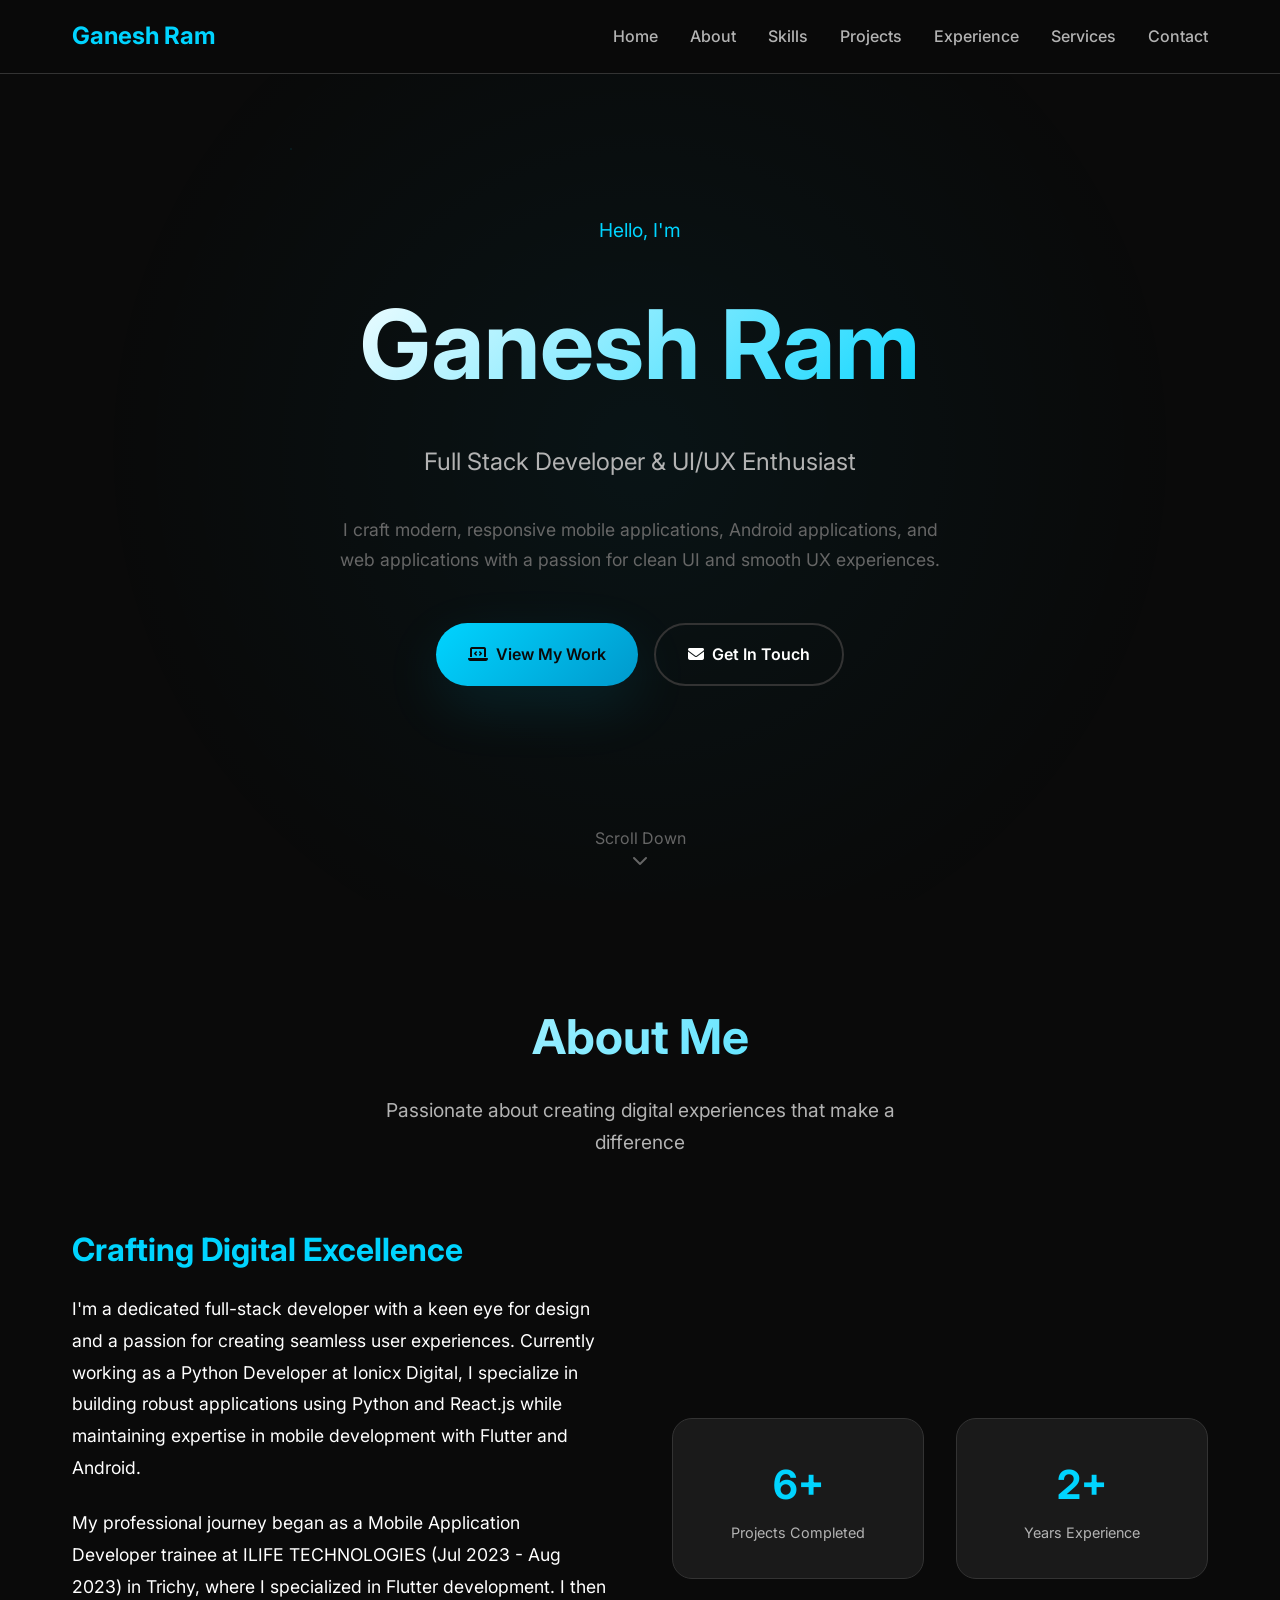
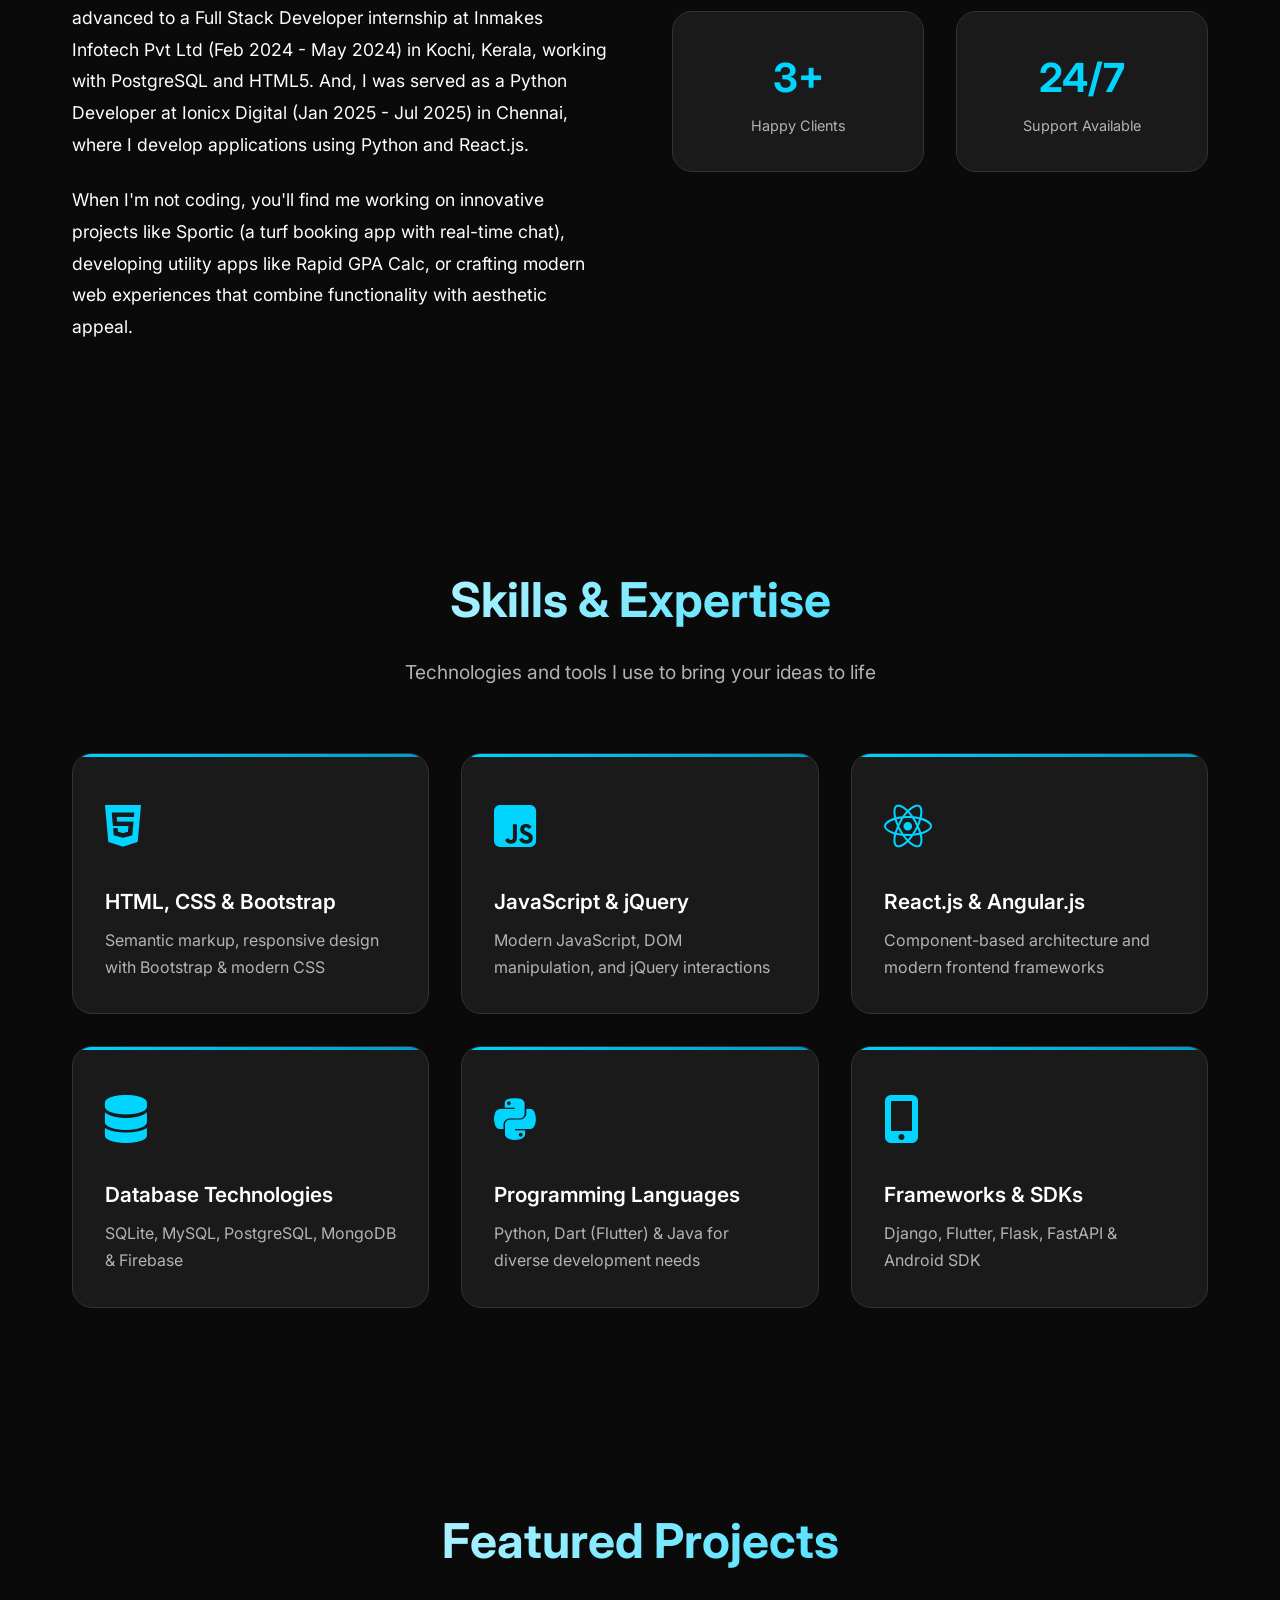
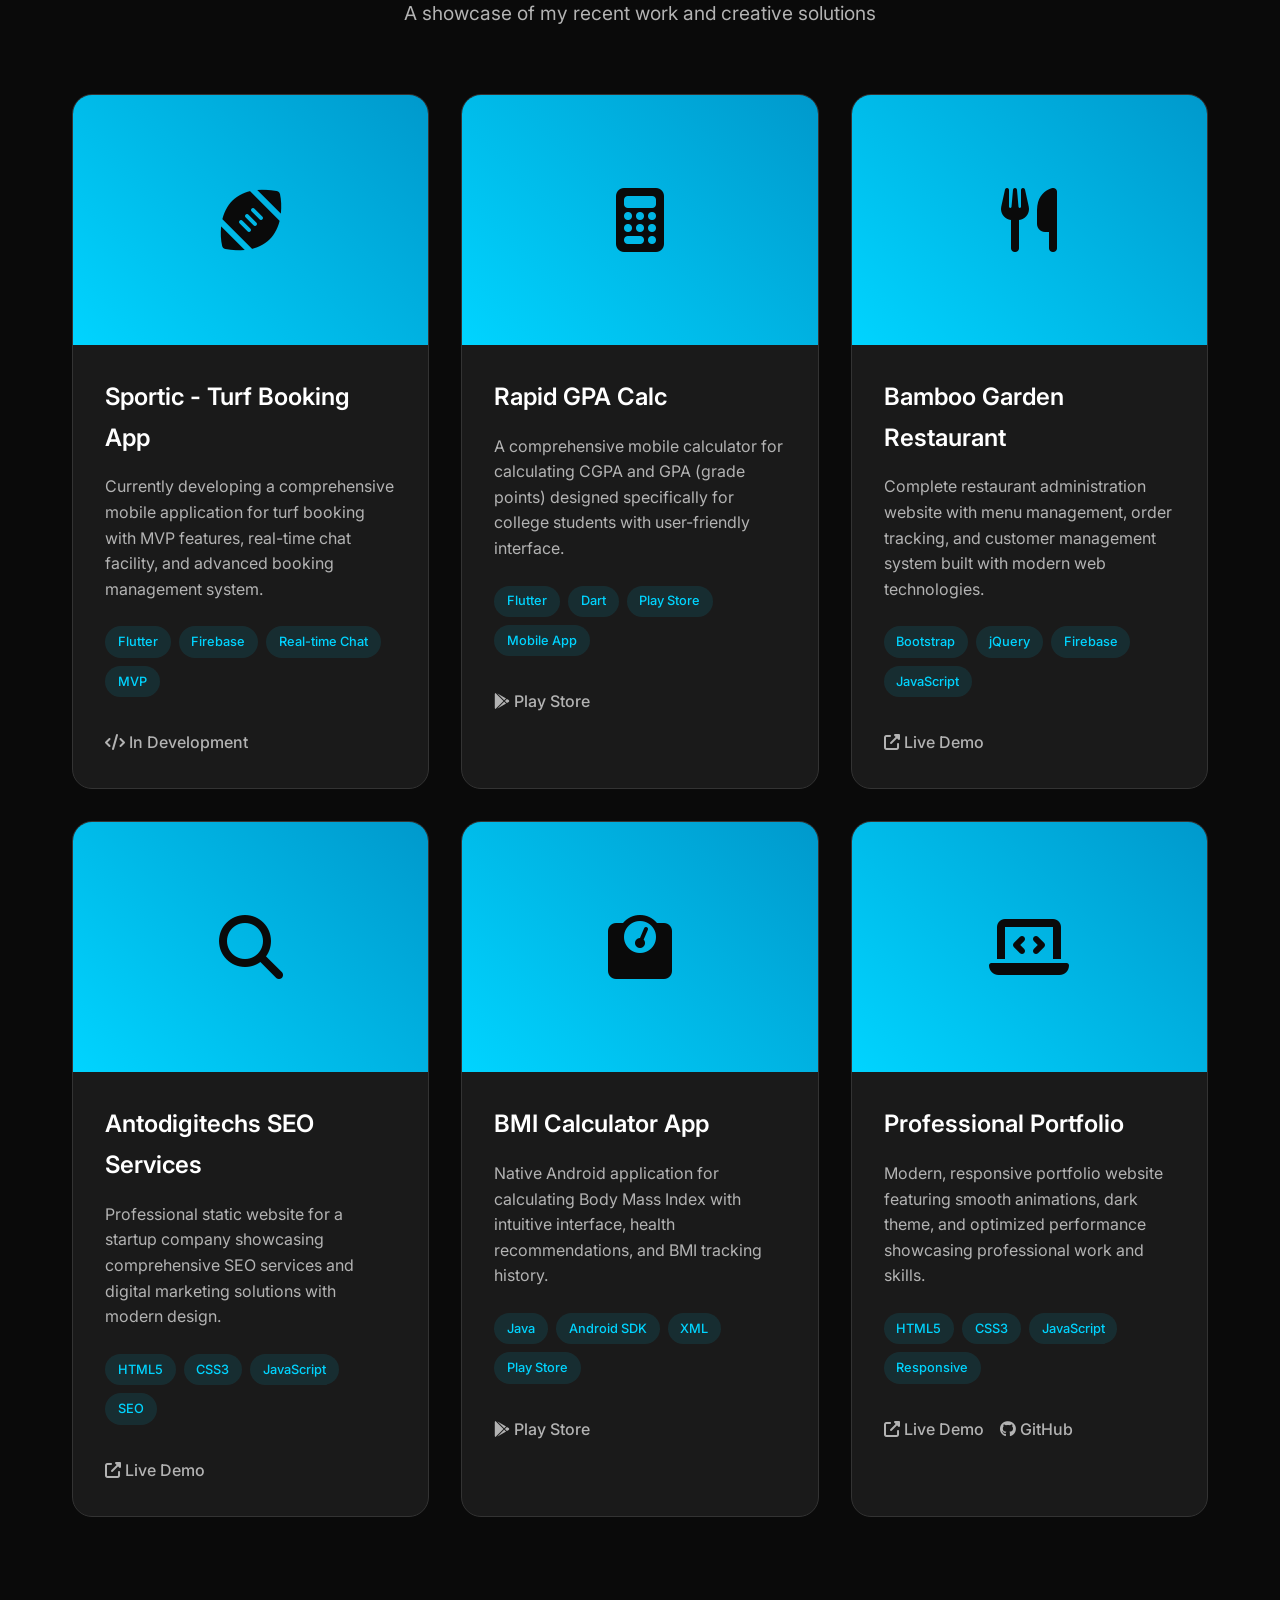
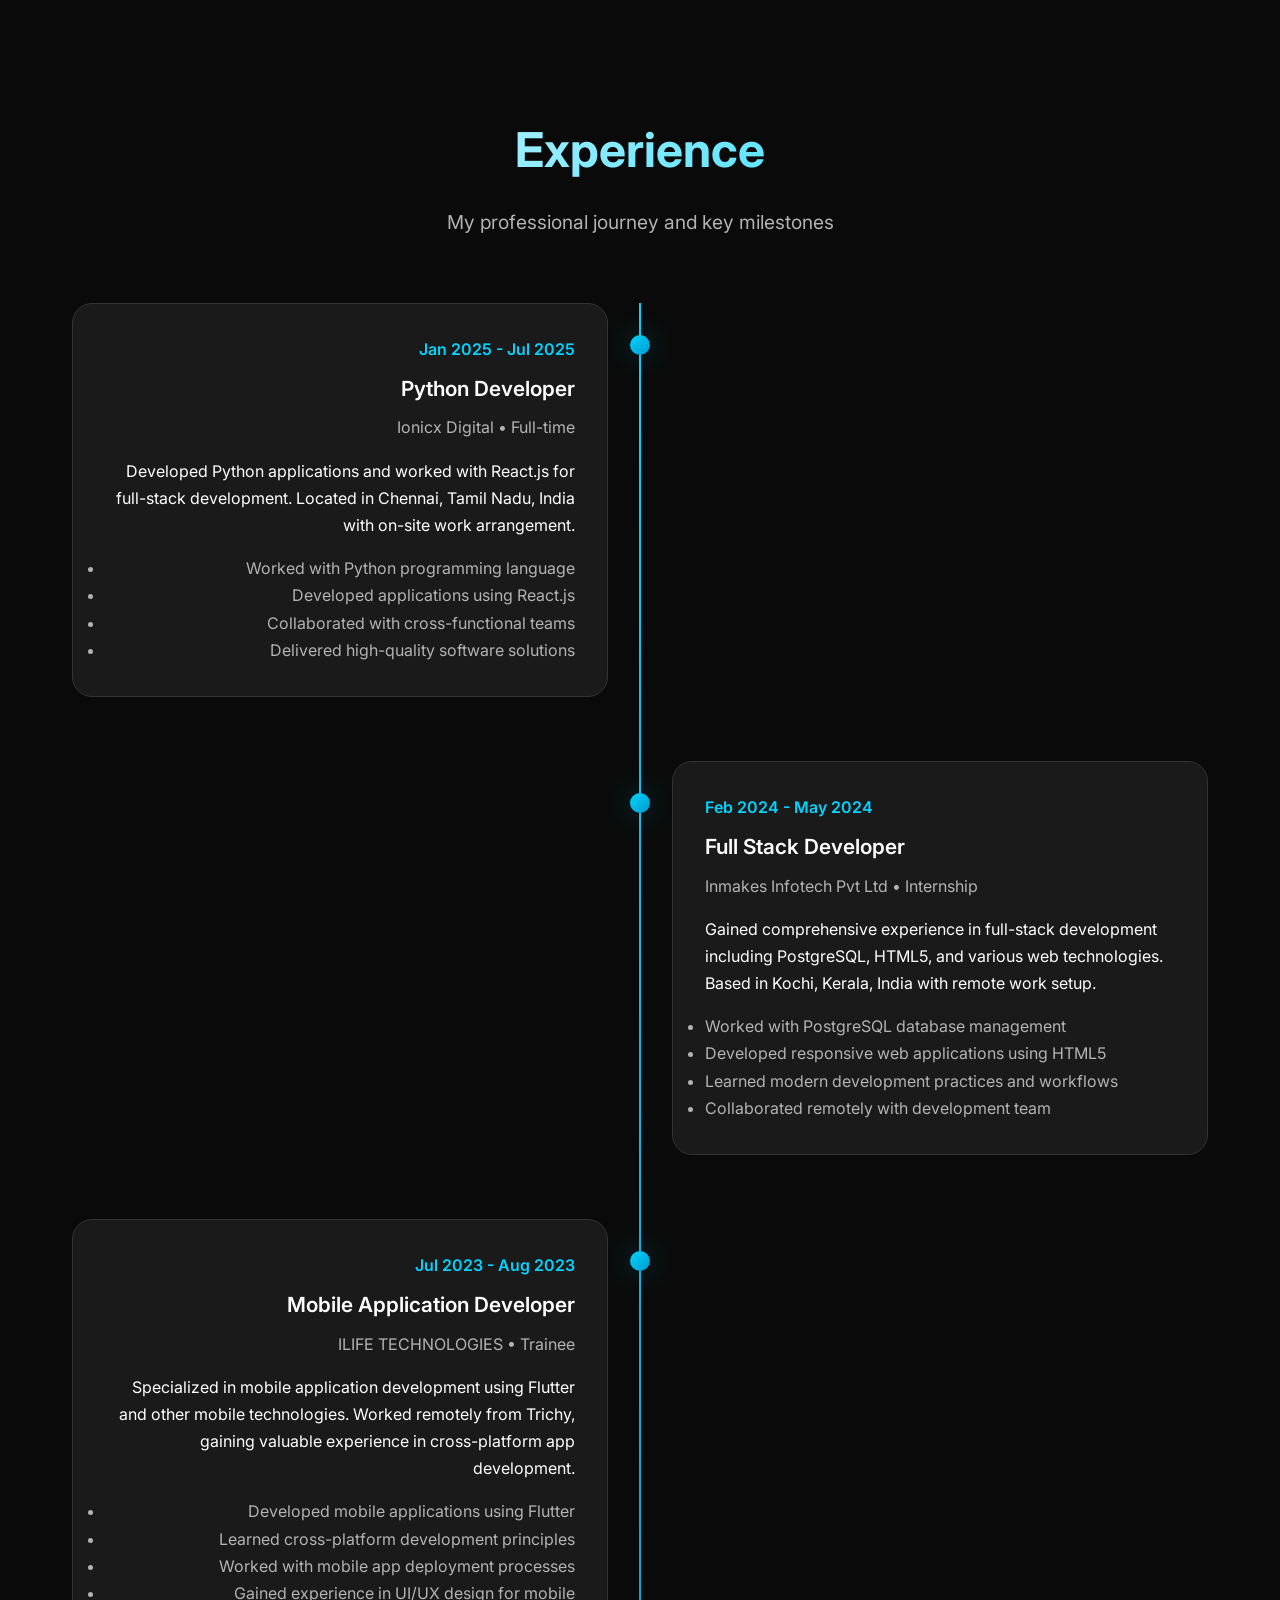
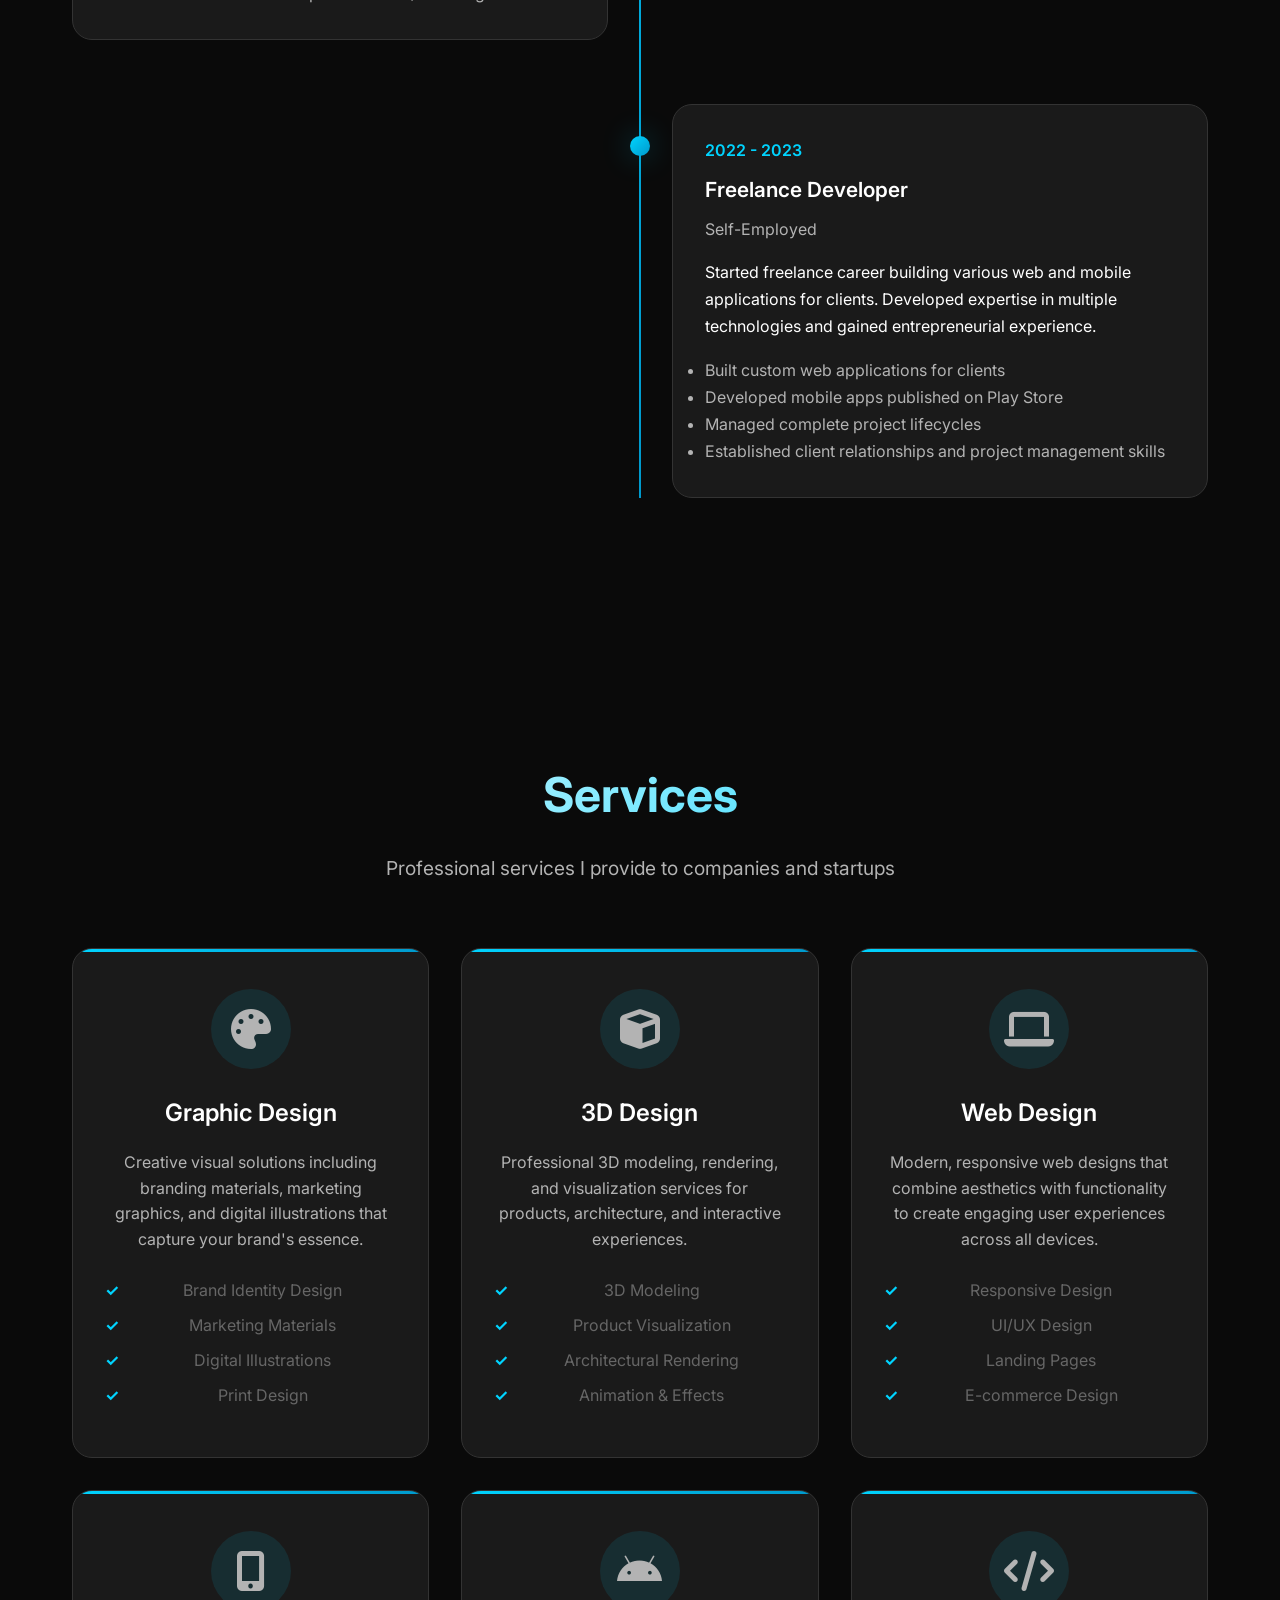
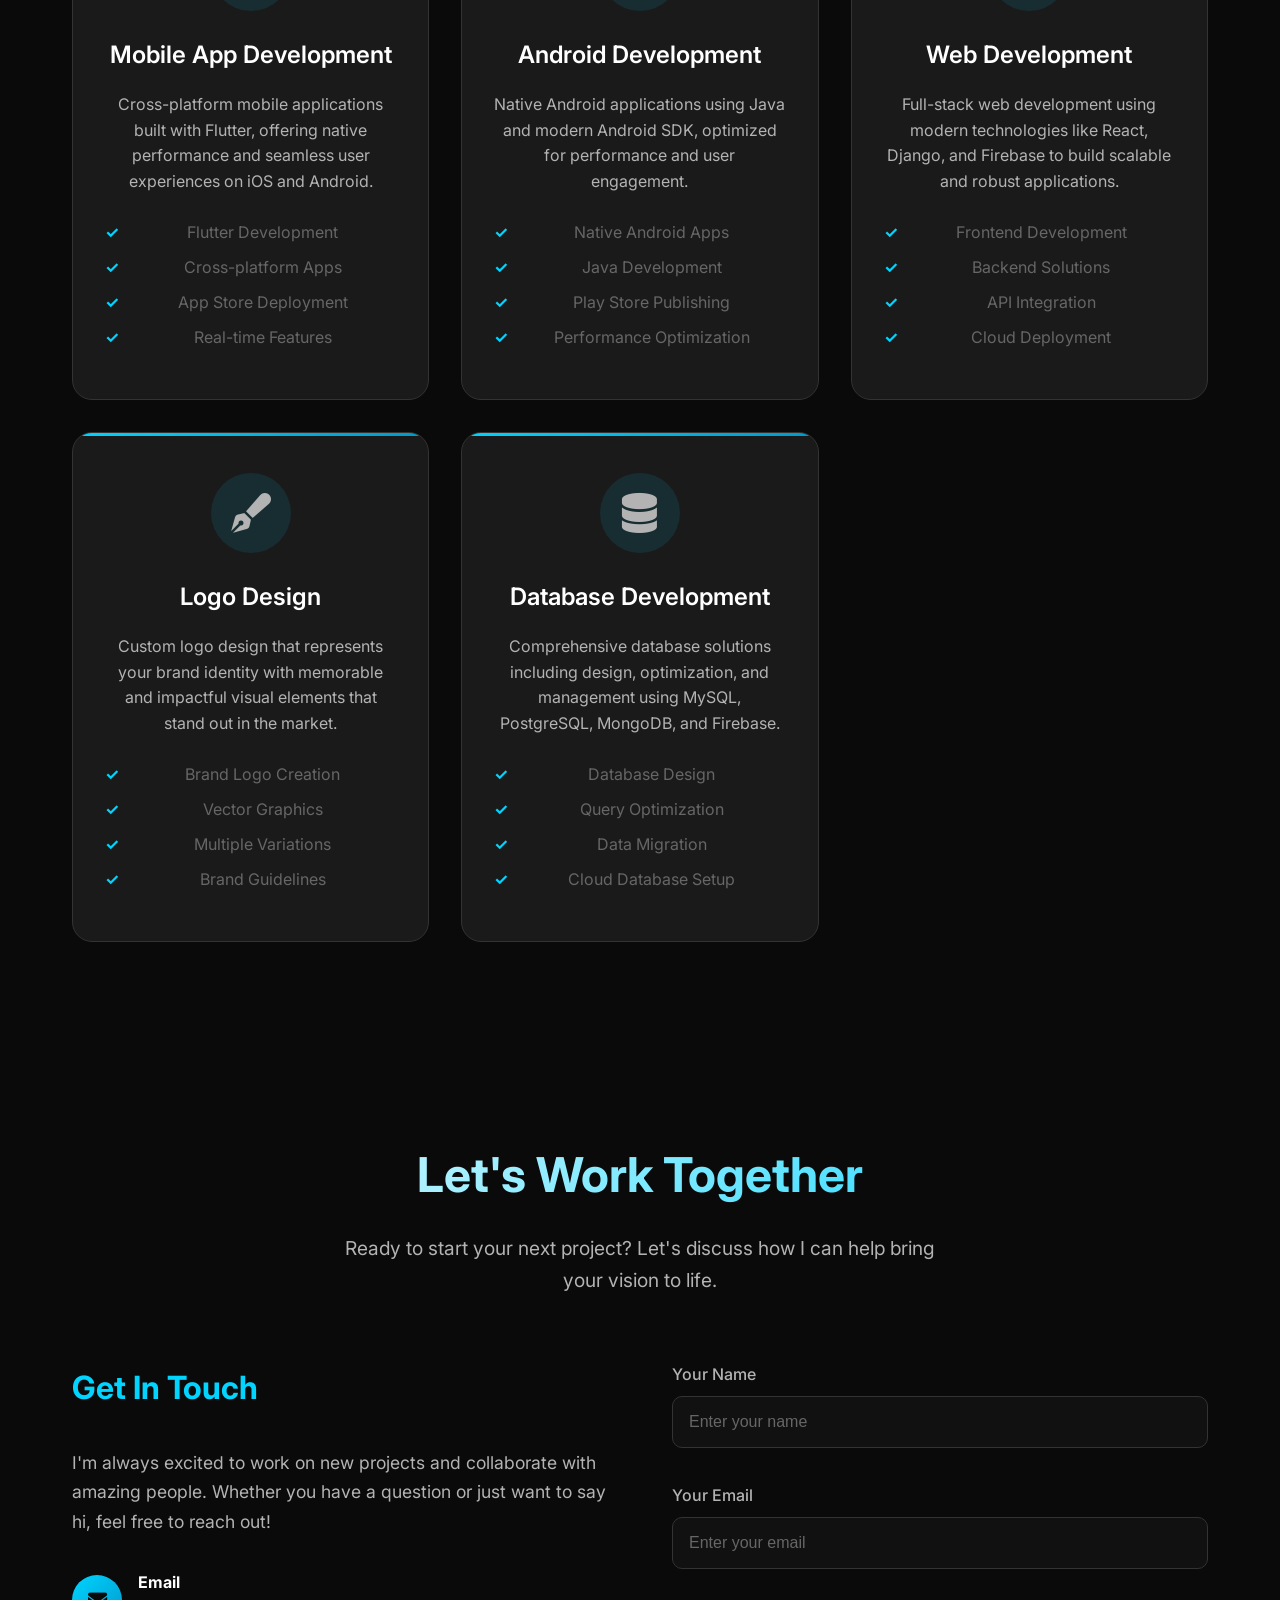
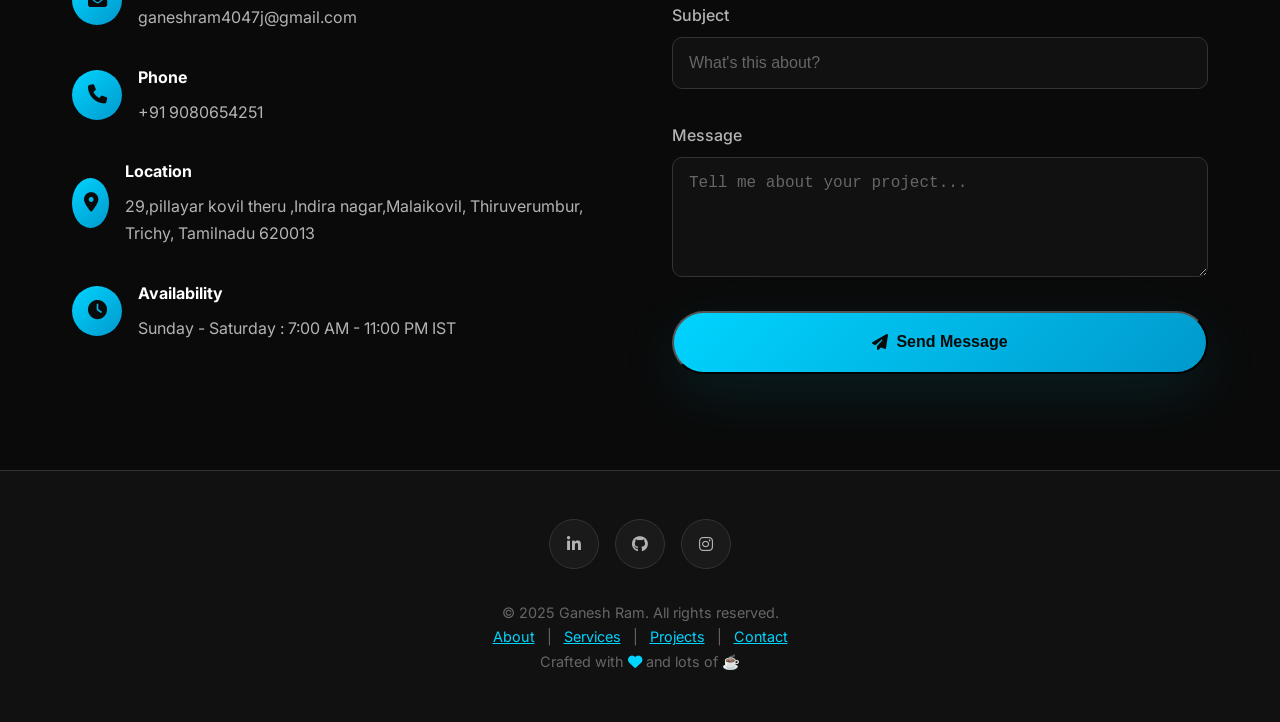
==== commit 36a775e2: "Update index.html" ====
--- a/index.html
+++ b/index.html
@@ -94,6 +94,31 @@
             list-style: none;
             gap: 2rem;
         }
+        /* Add for mobile menu open state */
+        .nav-links.open {
+            display: flex !important;
+            flex-direction: column;
+            position: absolute;
+            top: 100%;
+            right: 2rem;
+            background: var(--secondary-bg);
+            border: 1px solid var(--border-color);
+            border-radius: 15px;
+            box-shadow: var(--shadow);
+            width: 200px;
+            z-index: 2000;
+            padding: 1rem 0;
+            gap: 0;
+        }
+        .nav-links.open li {
+            margin: 0;
+            padding: 0.7rem 2rem;
+            text-align: left;
+        }
+        .nav-links.open a {
+            width: 100%;
+            display: block;
+        }
 
         .nav-links a {
             color: var(--text-secondary);
@@ -856,6 +881,25 @@
                 padding: 0.8rem 1.5rem;
                 font-size: 0.9rem;
             }
+
+            .contact-item {
+                flex-direction: column;
+                align-items: flex-start;
+                gap: 0.5rem;
+            }
+
+            .contact-icon {
+                width: 32px;
+                height: 32px;
+                font-size: 0.9rem;
+                margin: 0 0 0.2rem 0;
+            }
+
+            /* Location text wrap */
+            .contact-item p {
+                word-break: break-word;
+                font-size: 0.95rem;
+            }
         }
     </style>
 </head>
@@ -864,7 +908,7 @@
     <nav class="navbar" id="navbar">
         <div class="nav-container">
             <a href="#" class="logo">Ganesh Ram</a>
-            <ul class="nav-links">
+            <ul class="nav-links" id="nav-links">
                 <li><a href="#home">Home</a></li>
                 <li><a href="#about">About</a></li>
                 <li><a href="#skills">Skills</a></li>
@@ -873,7 +917,7 @@
                 <li><a href="#services">Services</a></li>
                 <li><a href="#contact">Contact</a></li>
             </ul>
-            <button class="mobile-menu" id="mobile-menu">
+            <button class="mobile-menu" id="mobile-menu" aria-label="Open navigation menu">
                 <i class="fas fa-bars"></i>
             </button>
         </div>
@@ -1408,7 +1452,7 @@
                     </div>
                     <div>
                         <h4 style="margin-bottom: 0.5rem;">Location</h4>
-                        <p style="color: var(--text-secondary); margin: 0;">Tamil Nadu, India</p>
+                        <p style="color: var(--text-secondary); margin: 0;">29,pillayar kovil theru ,Indira nagar,Malaikovil, Thiruverumbur, Trichy, Tamilnadu 620013</p>
                     </div>
                 </div>
 
@@ -1456,7 +1500,7 @@
     <footer class="footer">
         <div class="footer-content">
             <div class="social-links">
-                <a href="www.linkedin.com/in/ganesh-ram-9a0842252" target="_blank" class="social-link">
+                <a href="https://www.linkedin.com/in/ganesh-ram-9a0842252" target="_blank" class="social-link">
                     <i class="fab fa-linkedin-in"></i>
                 </a>
                 <a href="https://github.com/ganesh4047j" target="_blank" class="social-link">
@@ -1485,25 +1529,42 @@
     <!-- JavaScript -->
     <script>
         // Navbar scroll effect
+        const navbar = document.getElementById('navbar');
         window.addEventListener('scroll', () => {
-            const navbar = document.getElementById('navbar');
-            if (window.scrollY > 50) {
-                navbar.classList.add('scrolled');
-            } else {
-                navbar.classList.remove('scrolled');
+            if (navbar) {
+                if (window.scrollY > 50) {
+                    navbar.classList.add('scrolled');
+                } else {
+                    navbar.classList.remove('scrolled');
+                }
+            }
+            // Parallax effect for hero section
+            const hero = document.querySelector('.hero');
+            if (hero && window.pageYOffset < window.innerHeight) {
+                const rate = window.pageYOffset * -0.5;
+                hero.style.transform = `translateY(${rate}px)`;
             }
         });
 
         // Smooth scrolling for navigation links
-        document.querySelectorAll('a[href^="#"]').forEach(anchor => {
+        const navAnchors = document.querySelectorAll('a[href^="#"]');
+        navAnchors.forEach(anchor => {
             anchor.addEventListener('click', function (e) {
-                e.preventDefault();
-                const target = document.querySelector(this.getAttribute('href'));
-                if (target) {
-                    target.scrollIntoView({
-                        behavior: 'smooth',
-                        block: 'start'
-                    });
+                const href = this.getAttribute('href');
+                if (href.length > 1) {
+                    e.preventDefault();
+                    const target = document.querySelector(href);
+                    if (target) {
+                        target.scrollIntoView({
+                            behavior: 'smooth',
+                            block: 'start'
+                        });
+                    }
+                }
+                // Close mobile menu after click (if open)
+                const navLinks = document.getElementById('nav-links');
+                if (navLinks && navLinks.classList.contains('open')) {
+                    navLinks.classList.remove('open');
                 }
             });
         });
@@ -1513,7 +1574,6 @@
             threshold: 0.1,
             rootMargin: '0px 0px -50px 0px'
         };
-
         const observer = new IntersectionObserver((entries) => {
             entries.forEach(entry => {
                 if (entry.isIntersecting) {
@@ -1521,60 +1581,64 @@
                 }
             });
         }, observerOptions);
-
-        // Observe all fade-in elements
         document.querySelectorAll('.fade-in').forEach(el => {
             observer.observe(el);
         });
 
-        // Contact form handling
-        document.querySelector('.contact-form').addEventListener('submit', function(e) {
-            e.preventDefault();
-            
-            // Get form data
-            const formData = {
-                name: document.getElementById('name').value,
-                email: document.getElementById('email').value,
-                subject: document.getElementById('subject').value,
-                message: document.getElementById('message').value
-            };
-
-            // Simulate form submission
-            const submitButton = this.querySelector('button[type="submit"]');
-            const originalText = submitButton.innerHTML;
-            
-            submitButton.innerHTML = '<i class="fas fa-spinner fa-spin"></i> Sending...';
-            submitButton.disabled = true;
-
-            setTimeout(() => {
-                submitButton.innerHTML = '<i class="fas fa-check"></i> Message Sent!';
-                submitButton.style.background = 'linear-gradient(135deg, #28a745, #20c997)';
-                
+        // Contact form handling with WhatsApp integration
+        const contactForm = document.querySelector('.contact-form');
+        if (contactForm) {
+            contactForm.addEventListener('submit', function(e) {
+                e.preventDefault();
+                const nameEl = document.getElementById('name');
+                const emailEl = document.getElementById('email');
+                const subjectEl = document.getElementById('subject');
+                const messageEl = document.getElementById('message');
+                if (!nameEl || !emailEl || !subjectEl || !messageEl) return;
+
+                const formData = {
+                    name: nameEl.value,
+                    email: emailEl.value,
+                    subject: subjectEl.value,
+                    message: messageEl.value
+                };
+
+                const phone = '919080654251';
+                const text =
+                    `Name: ${formData.name}%0A` +
+                    `Email: ${formData.email}%0A` +
+                    `Subject: ${formData.subject}%0A` +
+                    `Message: ${formData.message}`;
+                const whatsappUrl = `https://wa.me/${phone}?text=${text}`;
+
+                const submitButton = this.querySelector('button[type="submit"]');
+                const originalText = submitButton.innerHTML;
+
+                submitButton.innerHTML = '<i class="fas fa-spinner fa-spin"></i> Sending...';
+                submitButton.disabled = true;
+
                 setTimeout(() => {
-                    submitButton.innerHTML = originalText;
-                    submitButton.disabled = false;
-                    submitButton.style.background = '';
-                    this.reset();
-                }, 2000);
-            }, 1500);
-        });
-
-        // Mobile menu toggle (if implementing mobile menu)
-        document.getElementById('mobile-menu').addEventListener('click', function() {
-            // Add mobile menu functionality here
-            console.log('Mobile menu clicked');
-        });
-
-        // Add subtle parallax effect to hero section
-        window.addEventListener('scroll', () => {
-            const scrolled = window.pageYOffset;
-            const rate = scrolled * -0.5;
-            
-            const hero = document.querySelector('.hero');
-            if (hero && scrolled < window.innerHeight) {
-                hero.style.transform = `translateY(${rate}px)`;
-            }
-        });
+                    submitButton.innerHTML = '<i class="fas fa-check"></i> Message Sent!';
+                    submitButton.style.background = 'linear-gradient(135deg, #28a745, #20c997)';
+                    window.open(whatsappUrl, '_blank');
+                    setTimeout(() => {
+                        submitButton.innerHTML = originalText;
+                        submitButton.disabled = false;
+                        submitButton.style.background = '';
+                        this.reset();
+                    }, 2000);
+                }, 1500);
+            });
+        }
+
+        // Mobile menu toggle
+        const mobileMenuBtn = document.getElementById('mobile-menu');
+        if (mobileMenuBtn) {
+            mobileMenuBtn.addEventListener('click', function() {
+                const navLinks = document.getElementById('nav-links');
+                if (navLinks) navLinks.classList.toggle('open');
+            });
+        }
 
         // Add typing effect to hero subtitle
         const subtitle = document.querySelector('.hero-subtitle');
@@ -1582,7 +1646,6 @@
             const text = subtitle.textContent;
             subtitle.textContent = '';
             subtitle.style.opacity = '1';
-            
             let i = 0;
             const typeWriter = () => {
                 if (i < text.length) {
@@ -1591,7 +1654,6 @@
                     setTimeout(typeWriter, 50);
                 }
             };
-            
             setTimeout(typeWriter, 2000);
         }
 
@@ -1611,15 +1673,11 @@
                 top: ${Math.random() * 100}vh;
                 animation: float ${10 + Math.random() * 20}s linear infinite;
             `;
-            
             document.body.appendChild(particle);
-            
             setTimeout(() => {
                 particle.remove();
             }, 30000);
         }
-
-        // Add CSS for particle animation
         const style = document.createElement('style');
         style.textContent = `
             @keyframes float {
@@ -1640,28 +1698,28 @@
             }
         `;
         document.head.appendChild(style);
-
-        // Create particles periodically
         setInterval(createParticle, 3000);
 
         // Add smooth reveal animation for timeline items
-        const timelineObserver = new IntersectionObserver((entries) => {
-            entries.forEach((entry, index) => {
-                if (entry.isIntersecting) {
-                    setTimeout(() => {
-                        entry.target.style.opacity = '1';
-                        entry.target.style.transform = 'translateY(0)';
-                    }, index * 200);
-                }
+        const timelineItems = document.querySelectorAll('.timeline-item');
+        if (timelineItems.length) {
+            const timelineObserver = new IntersectionObserver((entries) => {
+                entries.forEach((entry, index) => {
+                    if (entry.isIntersecting) {
+                        setTimeout(() => {
+                            entry.target.style.opacity = '1';
+                            entry.target.style.transform = 'translateY(0)';
+                        }, index * 200);
+                    }
+                });
+            }, { threshold: 0.3 });
+            timelineItems.forEach(item => {
+                item.style.opacity = '0';
+                item.style.transform = 'translateY(30px)';
+                item.style.transition = 'all 0.6s ease';
+                timelineObserver.observe(item);
             });
-        }, { threshold: 0.3 });
-
-        document.querySelectorAll('.timeline-item').forEach(item => {
-            item.style.opacity = '0';
-            item.style.transform = 'translateY(30px)';
-            item.style.transition = 'all 0.6s ease';
-            timelineObserver.observe(item);
-        });
+        }
     </script>
 </body>
-</html>+</html>
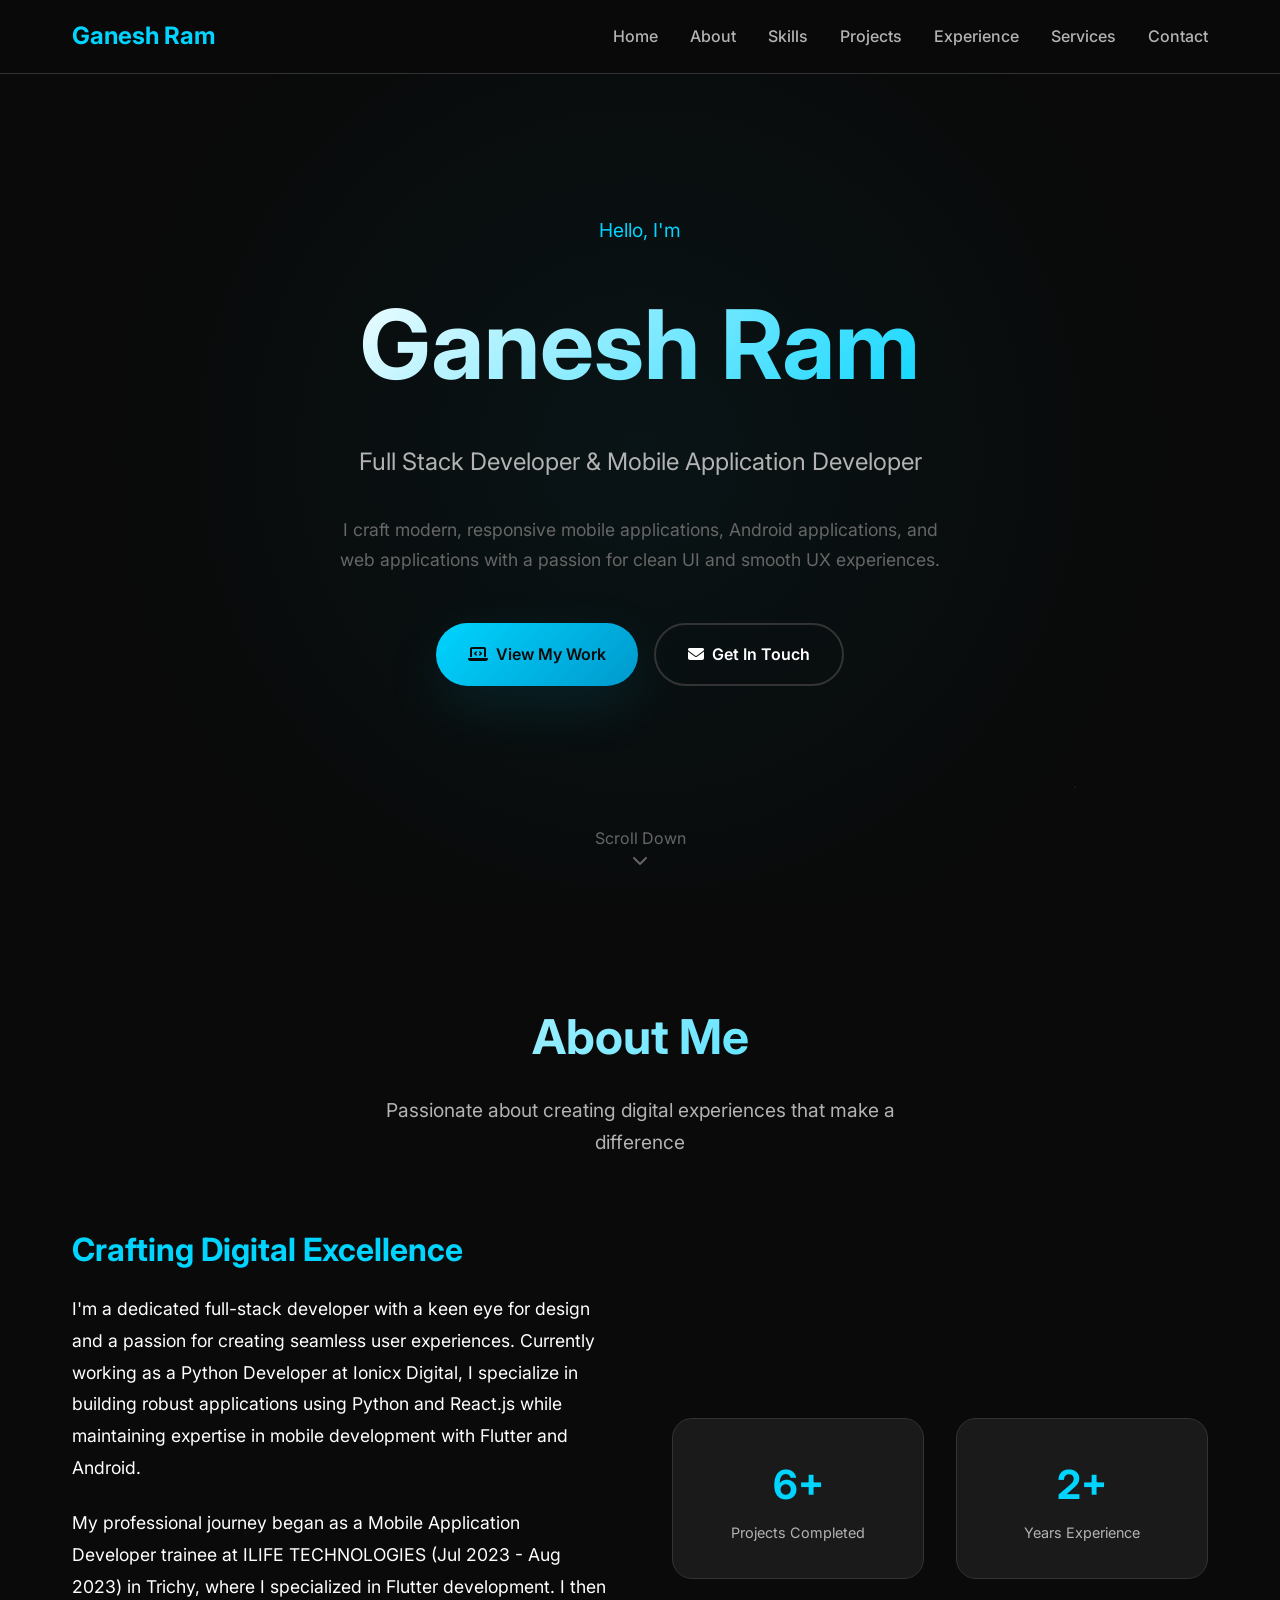
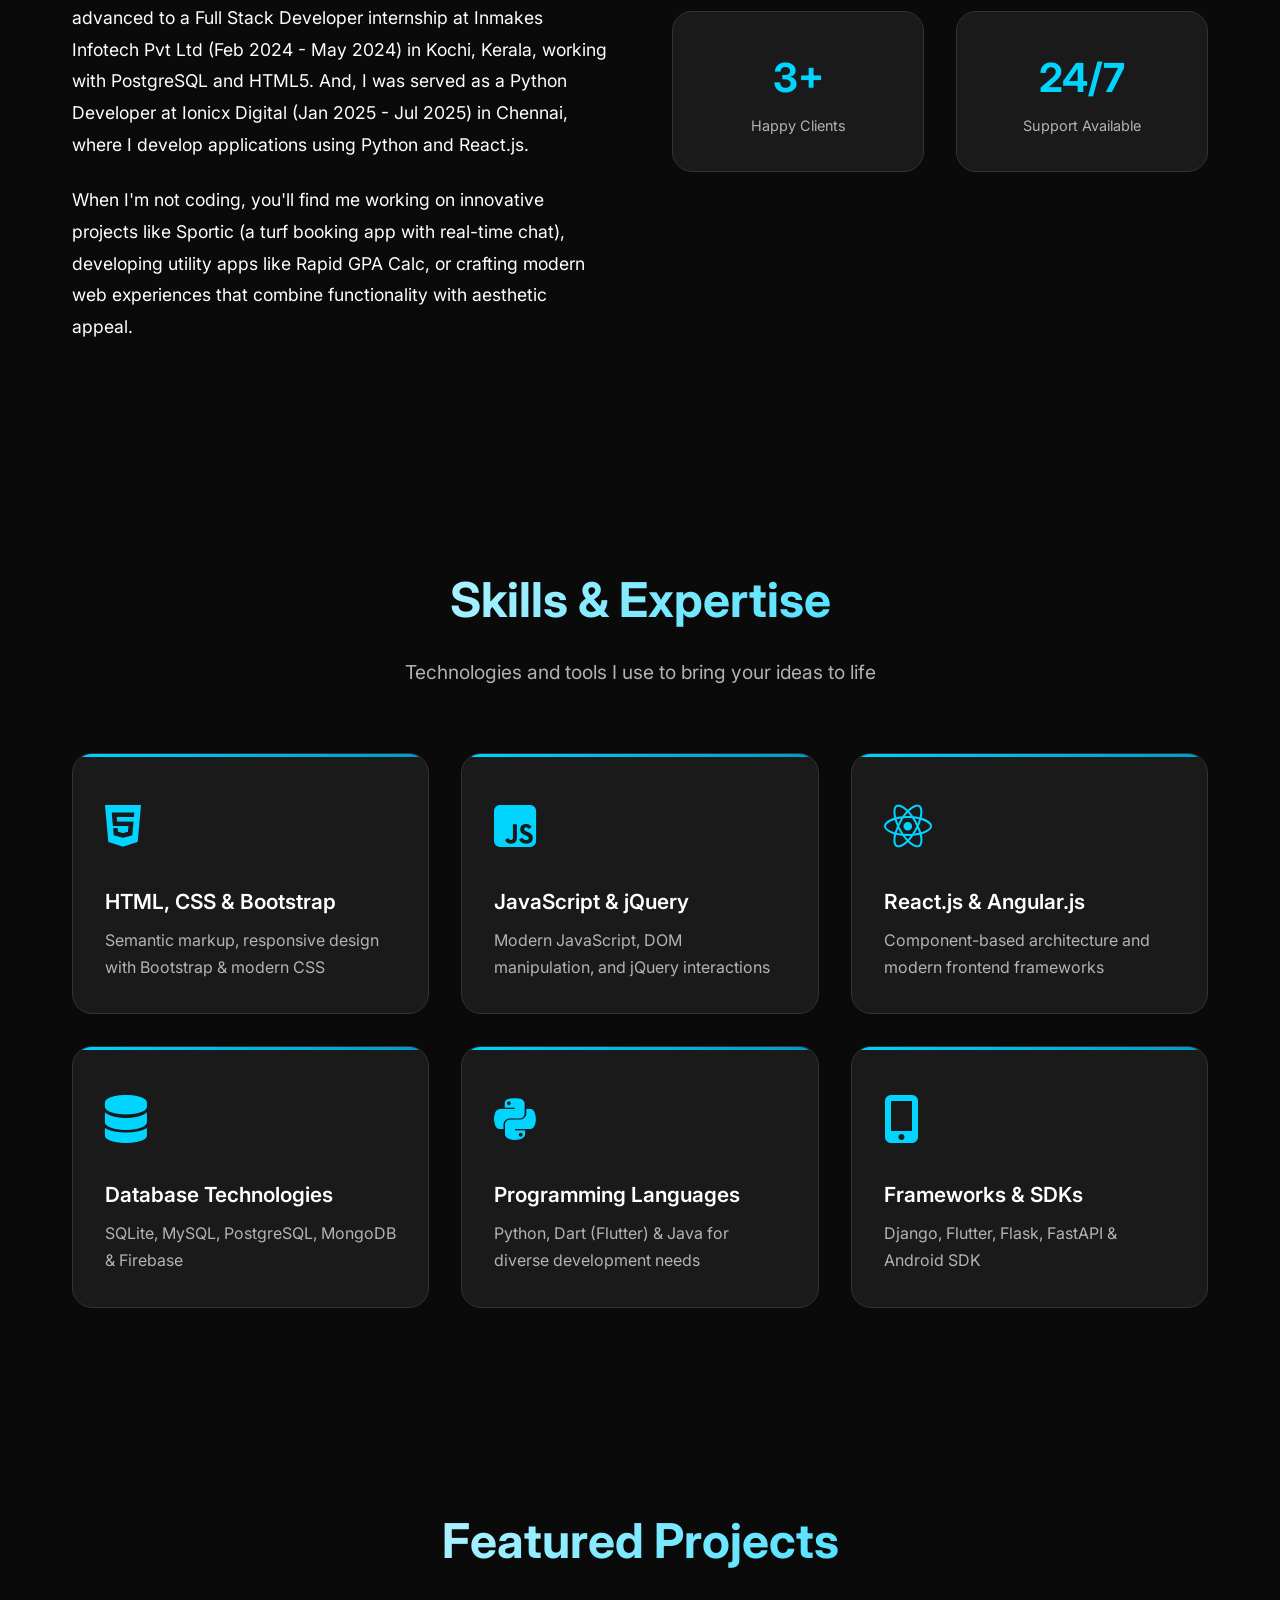
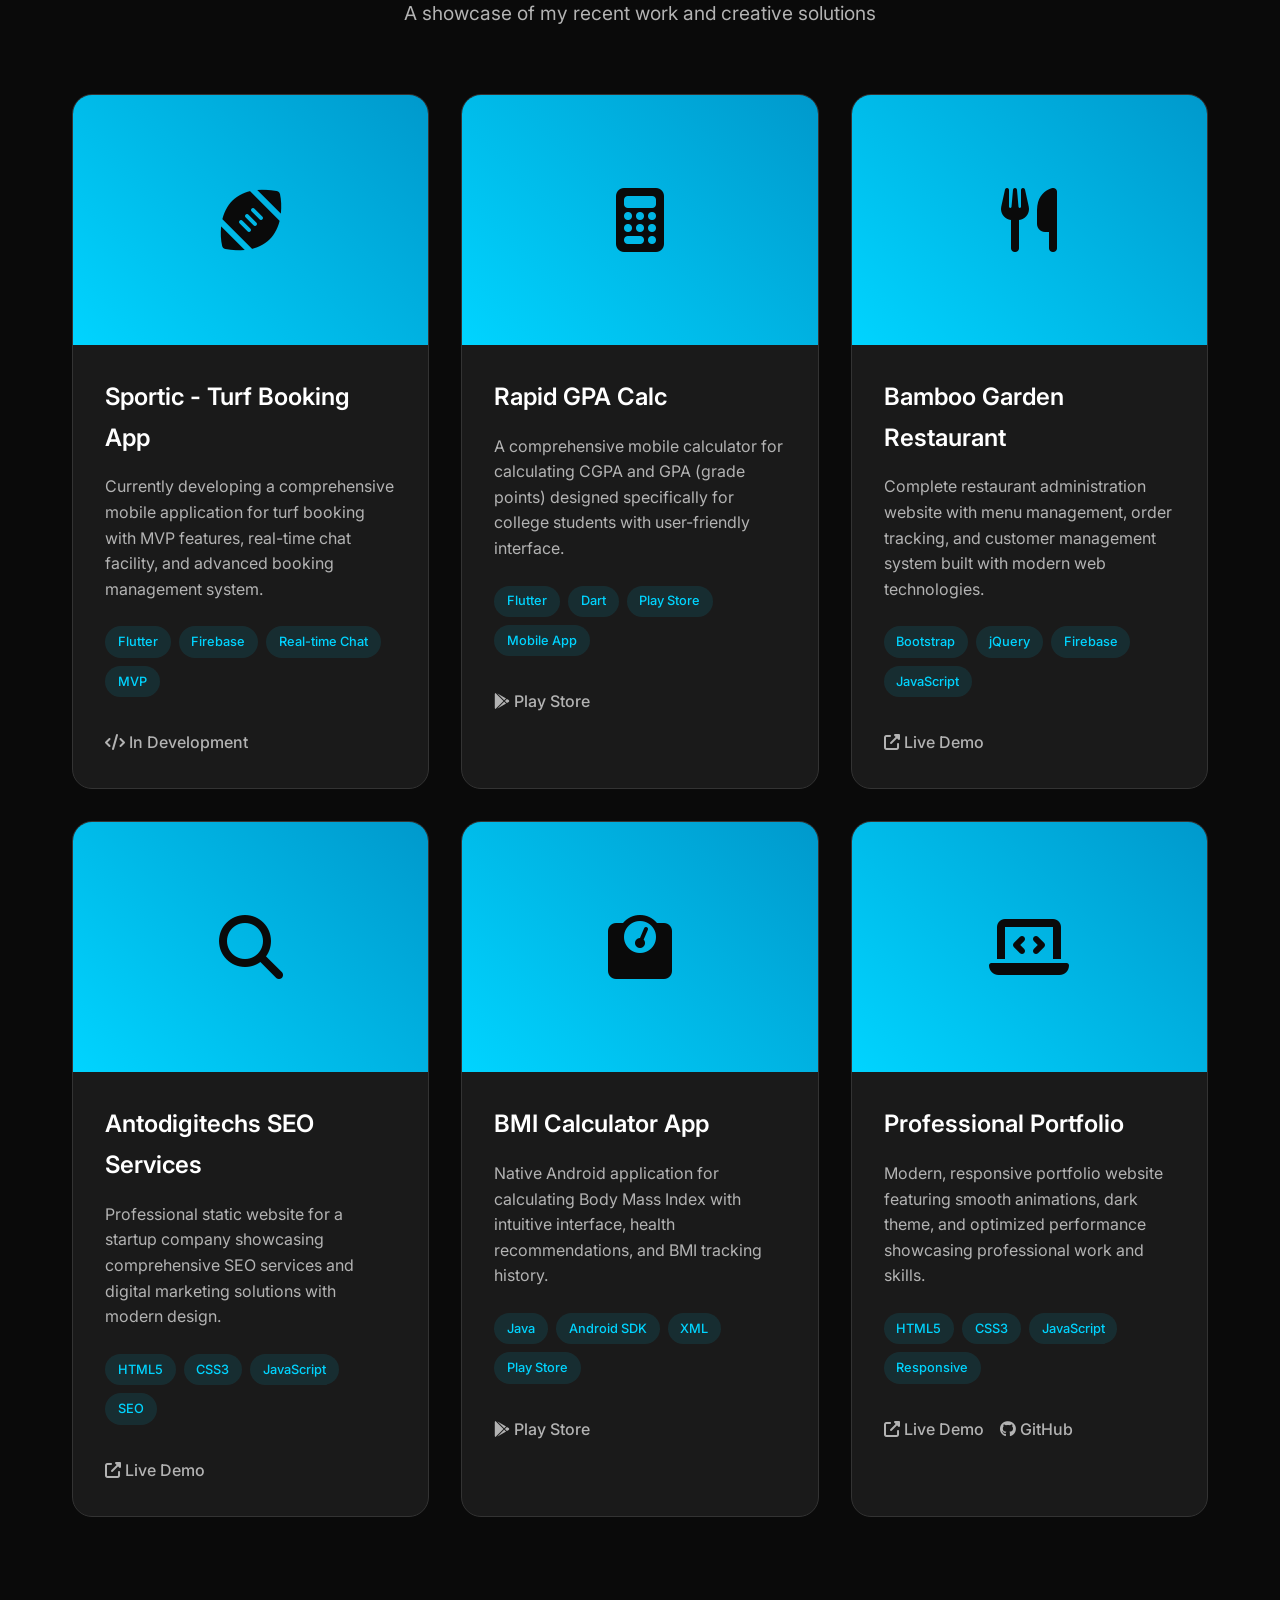
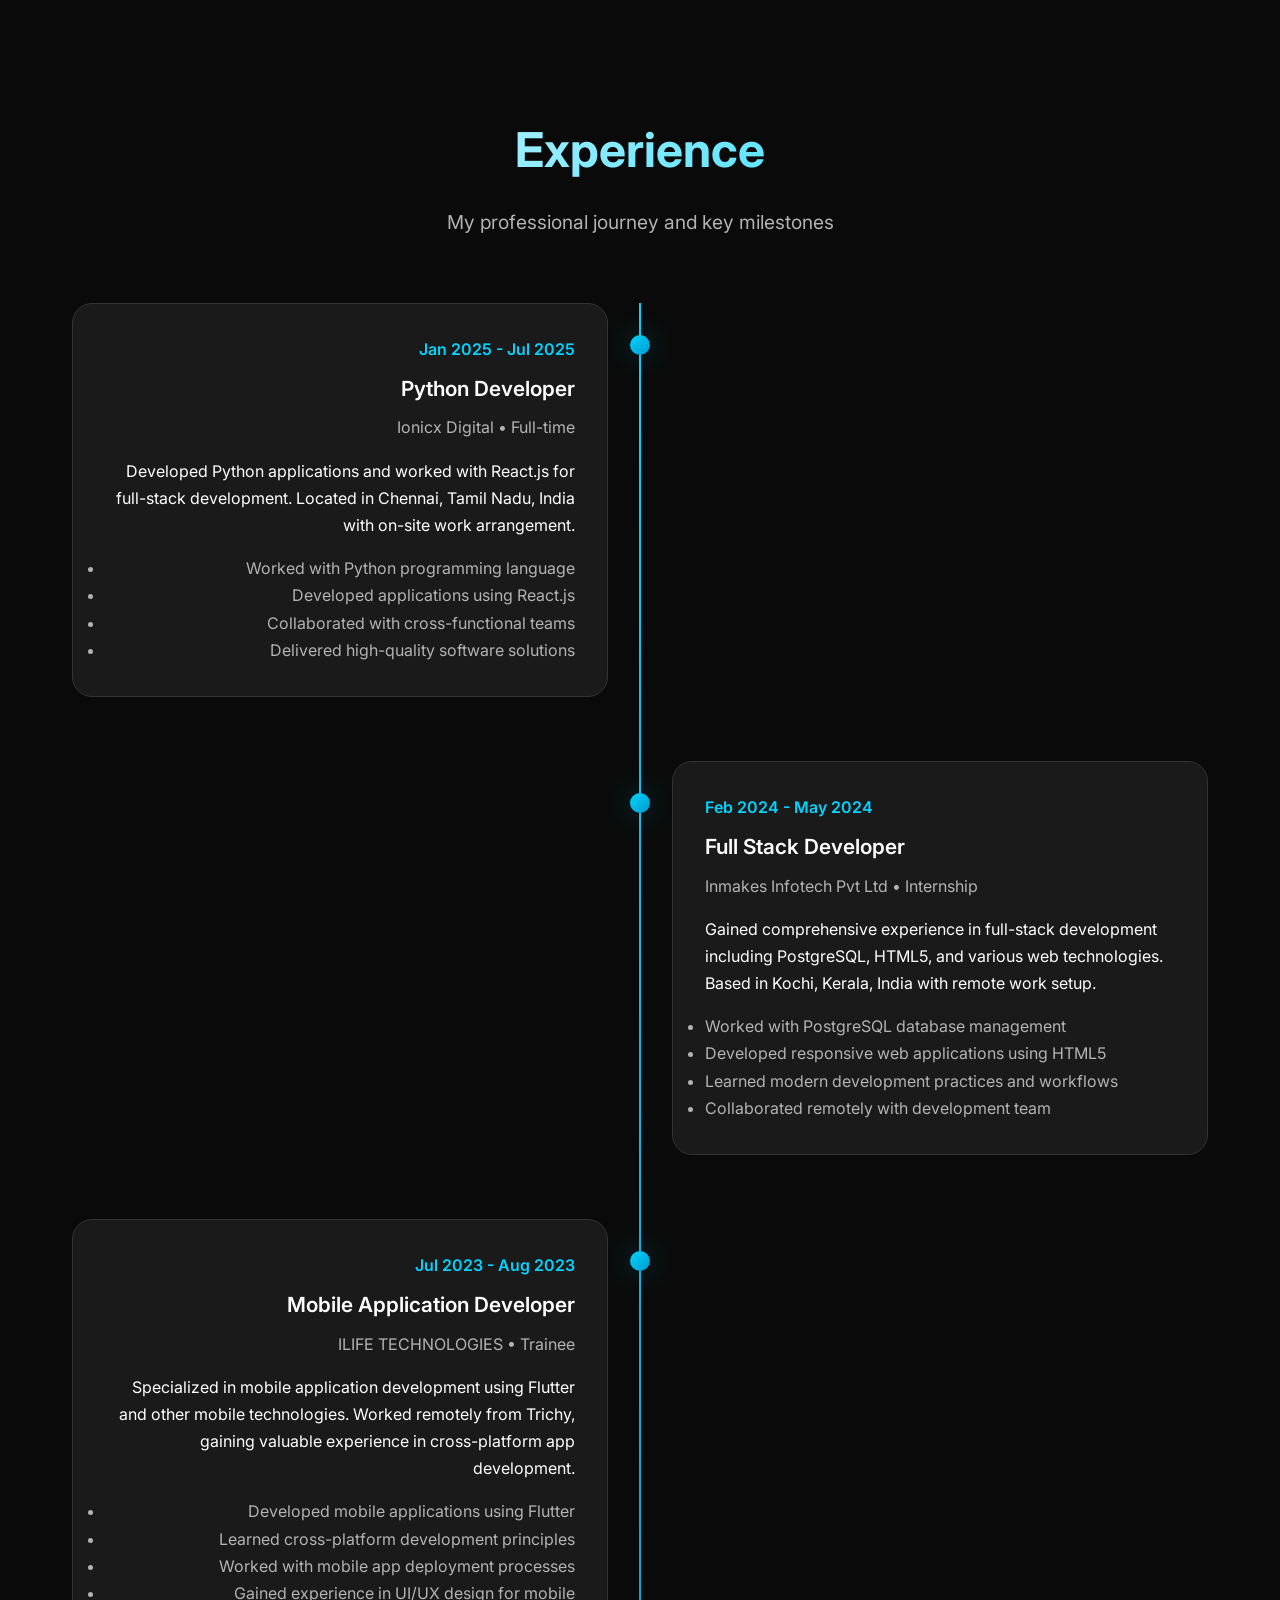
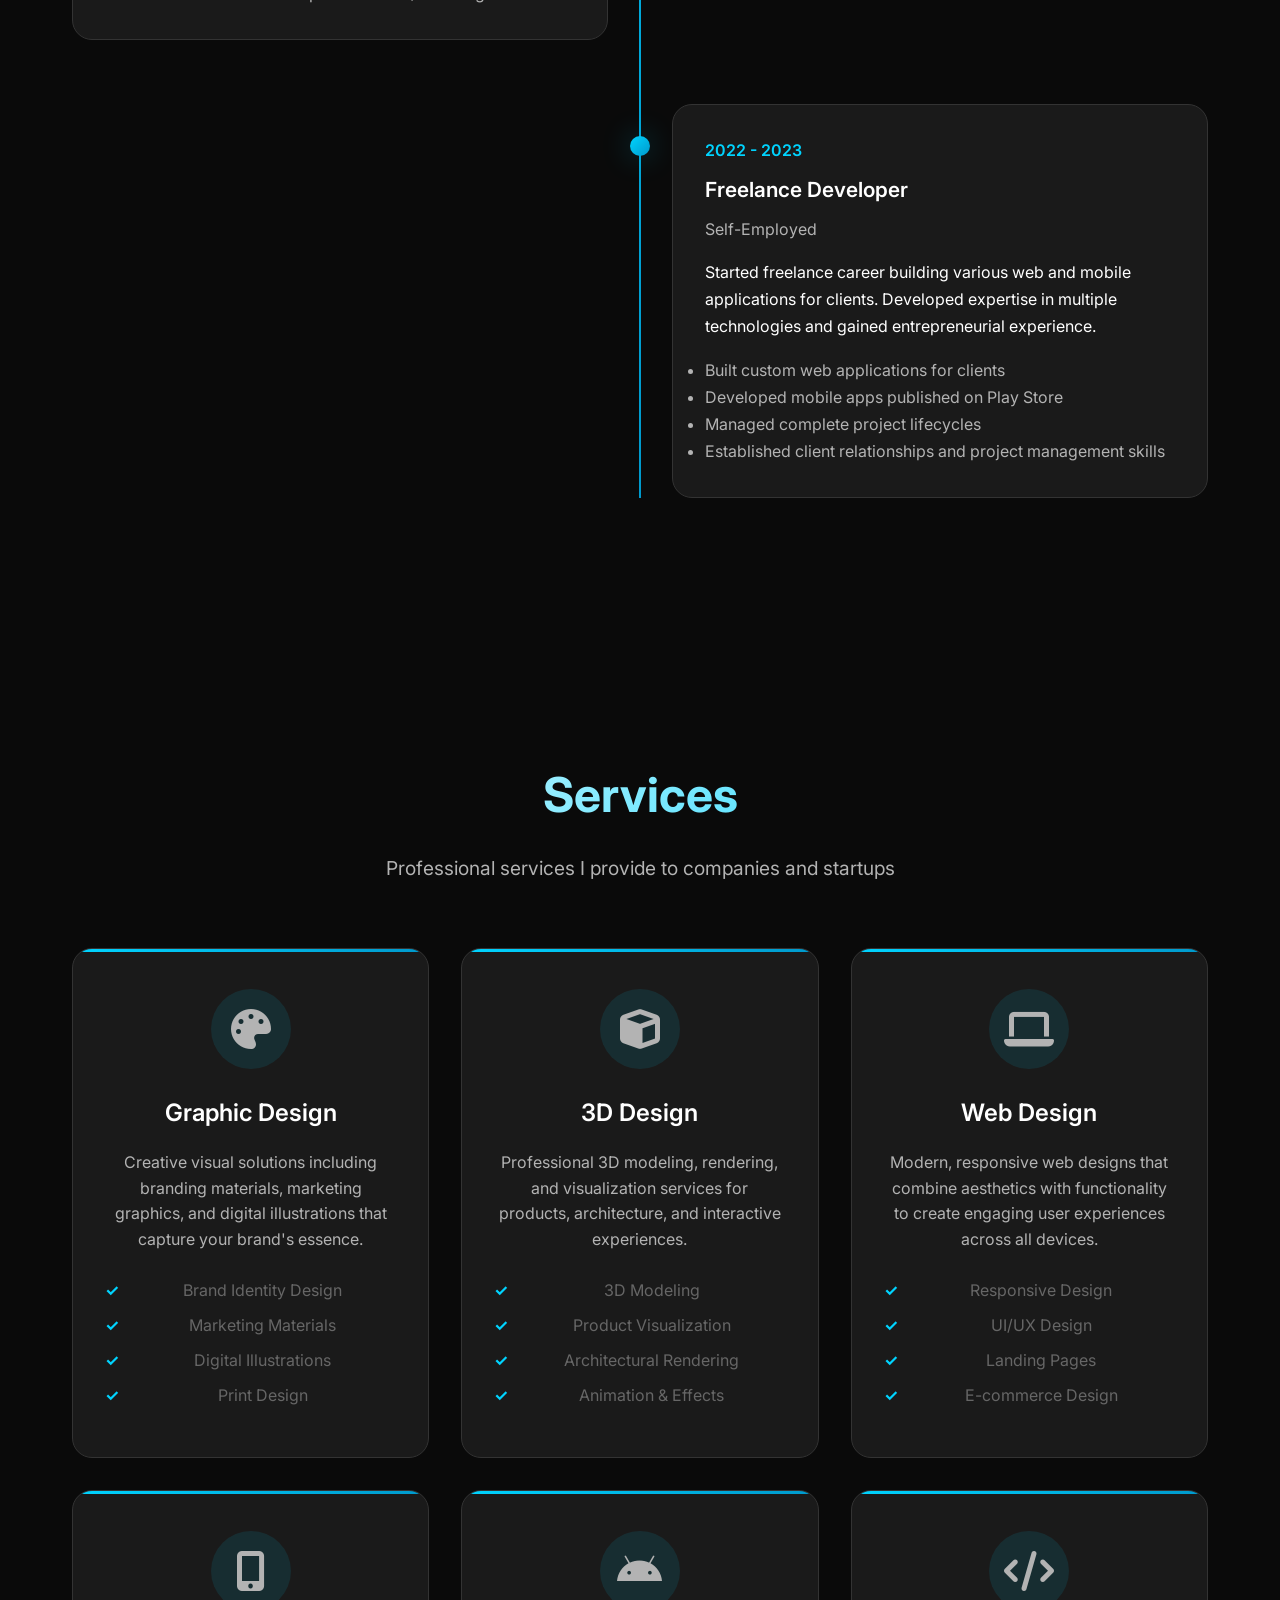
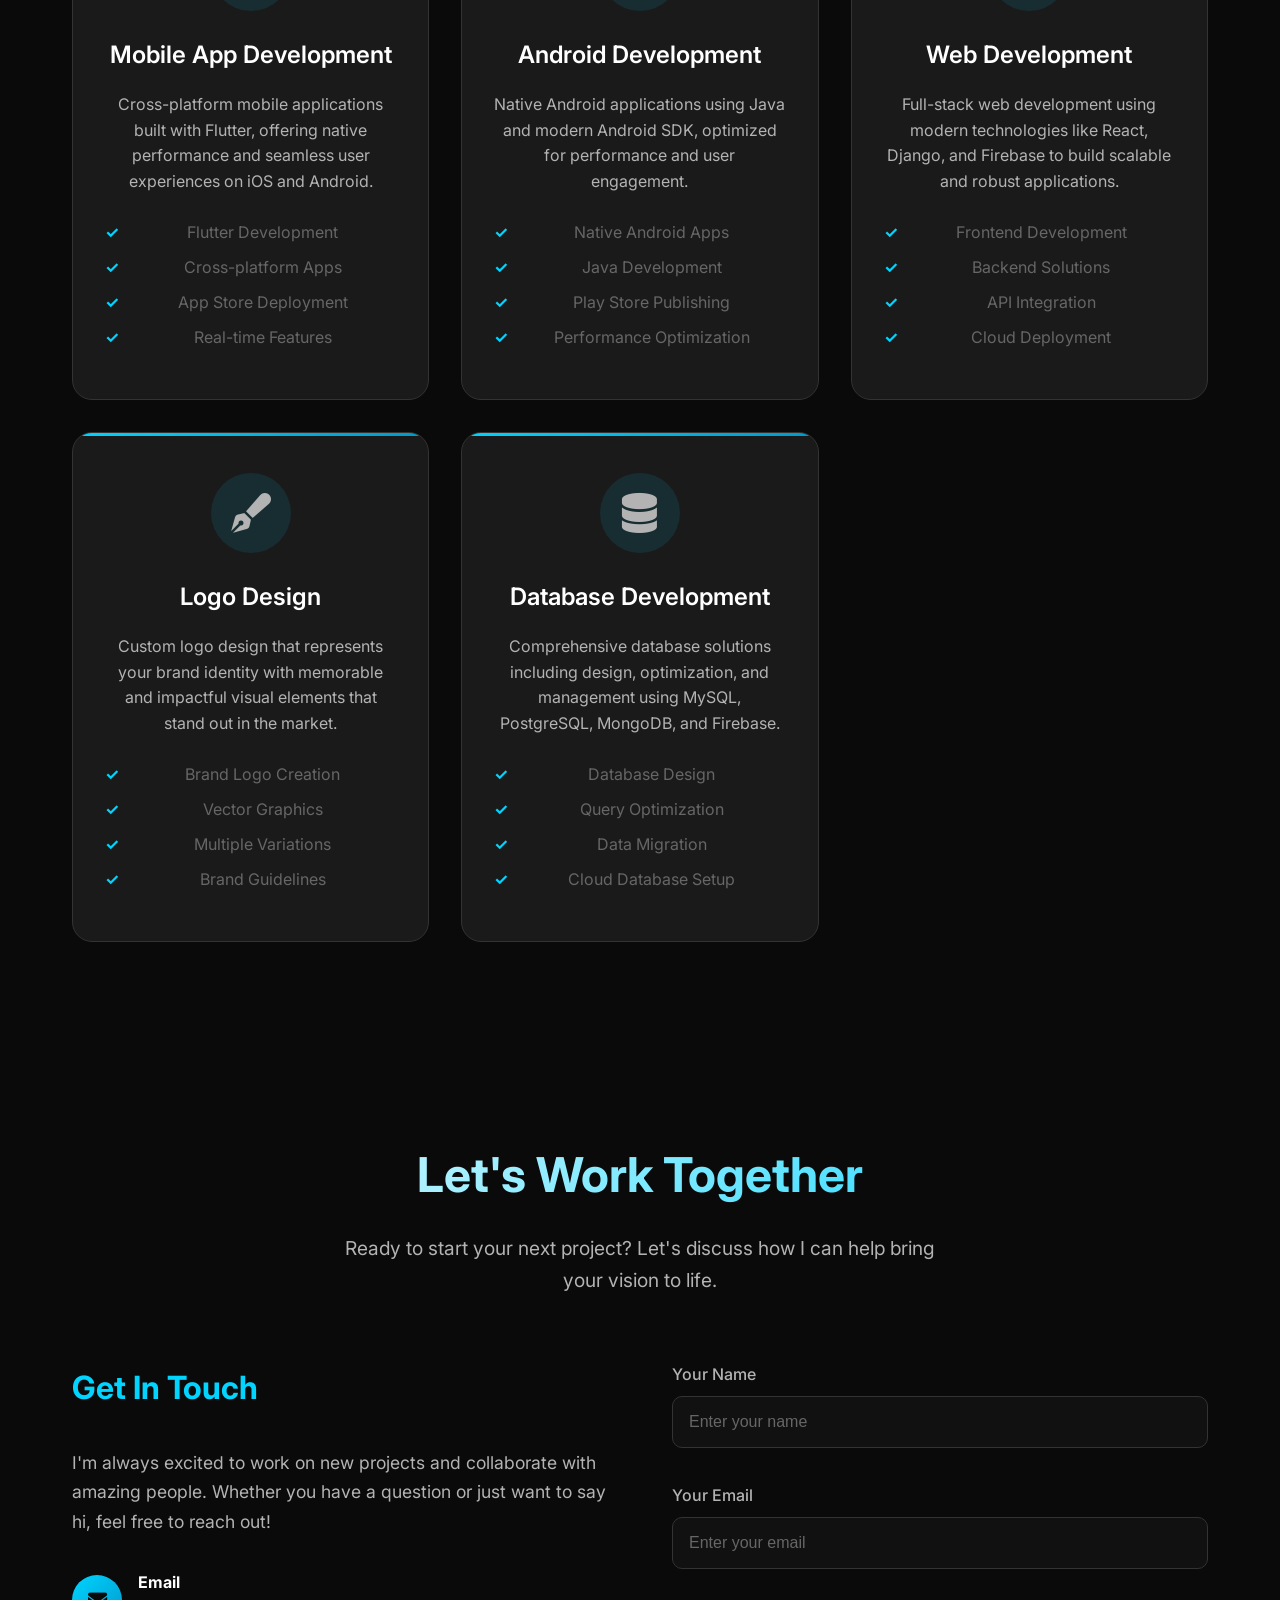
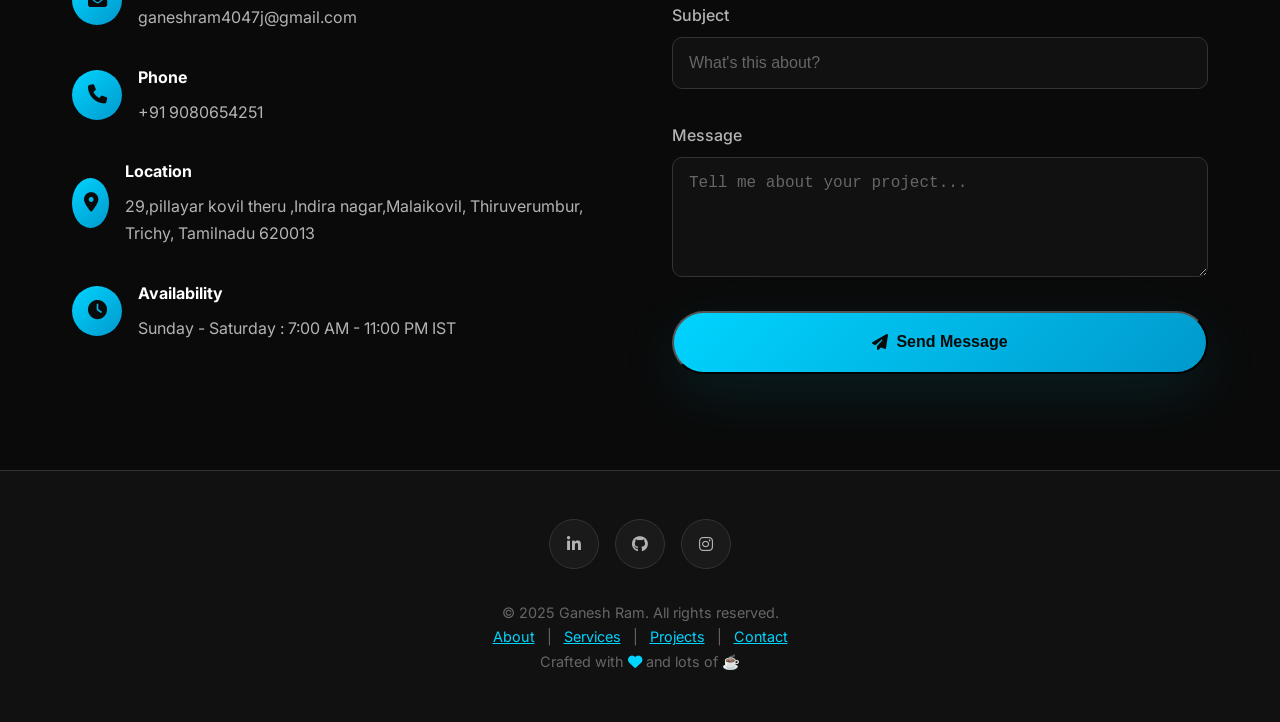
==== commit 30df498e: "Update index.html" ====
--- a/index.html
+++ b/index.html
@@ -928,7 +928,7 @@
         <div class="hero-content">
             <div class="hero-greeting">Hello, I'm</div>
             <h1 class="hero-title">Ganesh Ram</h1>
-            <p class="hero-subtitle">Full Stack Developer & UI/UX Enthusiast</p>
+            <p class="hero-subtitle">Full Stack Developer & Mobile Application Developer</p>
             <p class="hero-description">
                 I craft modern, responsive mobile applications, Android applications, and web applications with a passion for clean UI and smooth UX experiences.
             </p>
@@ -1723,3 +1723,4 @@
     </script>
 </body>
 </html>
+
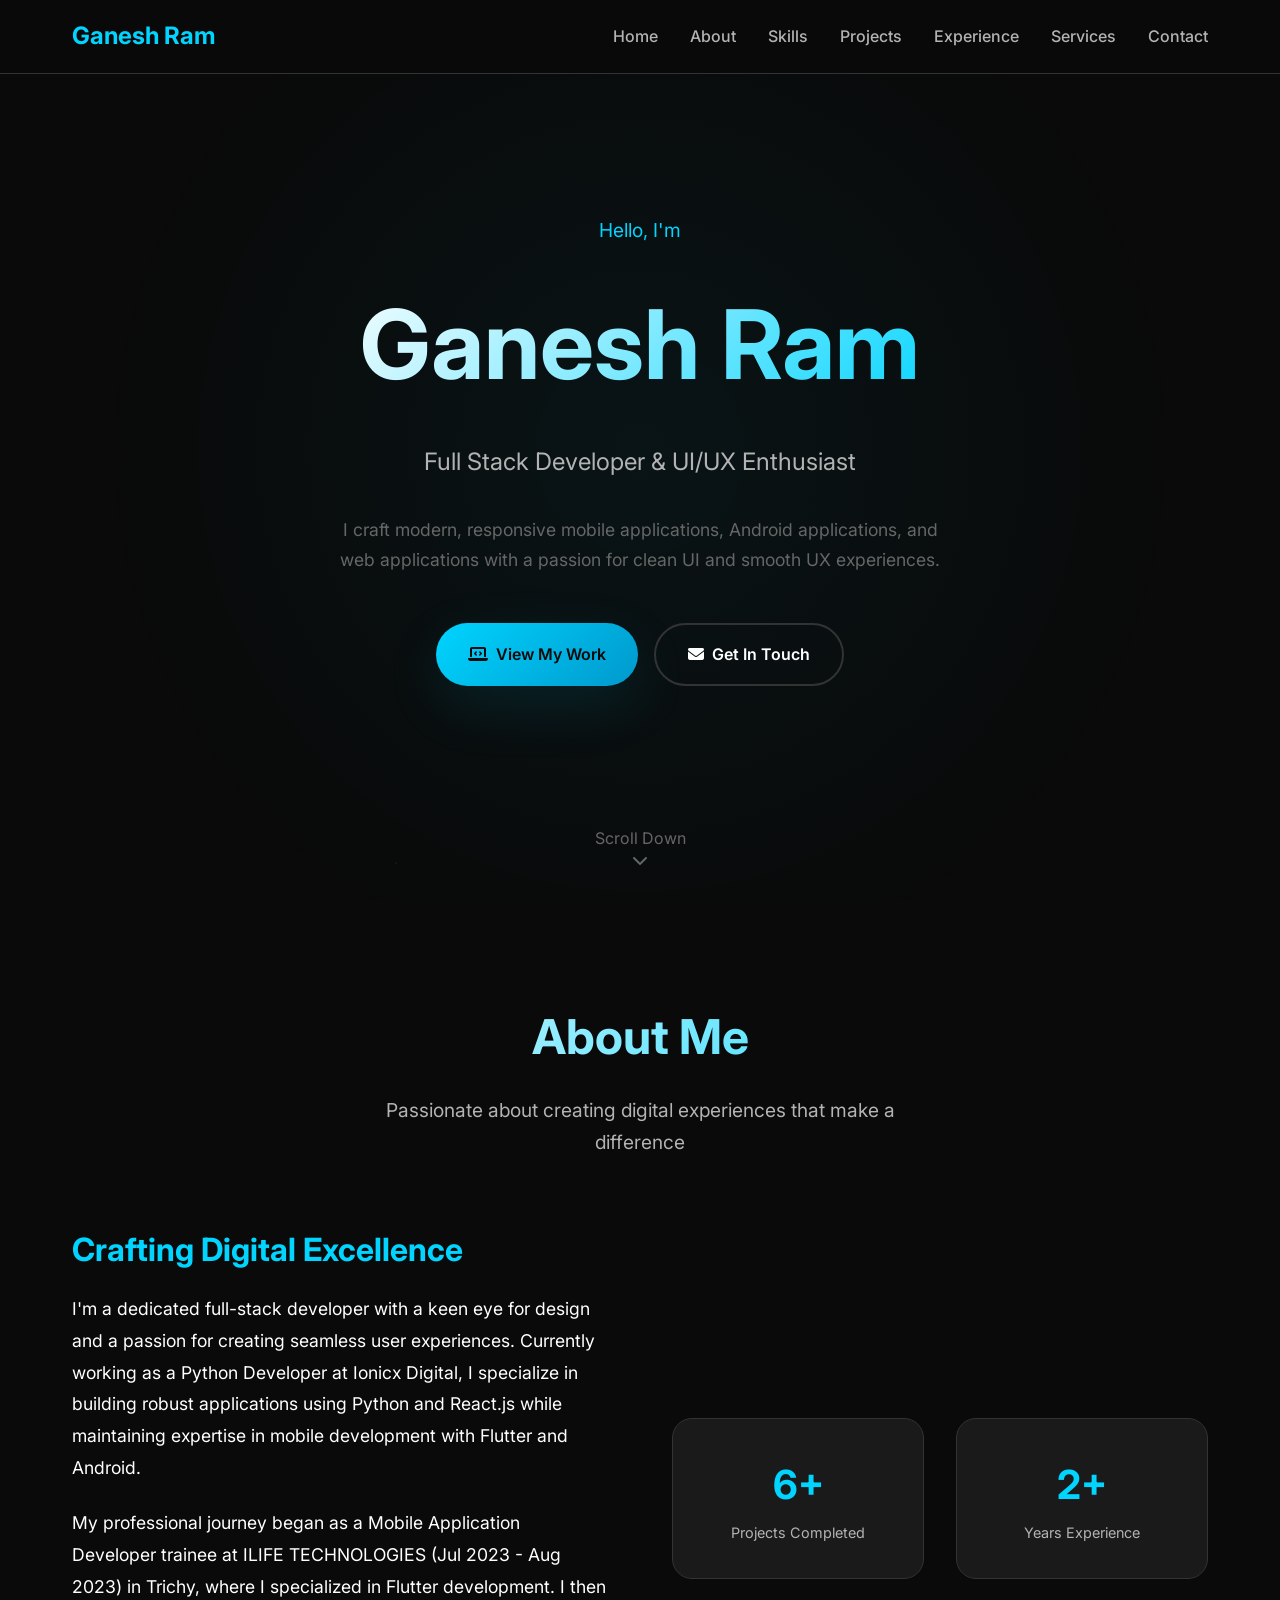
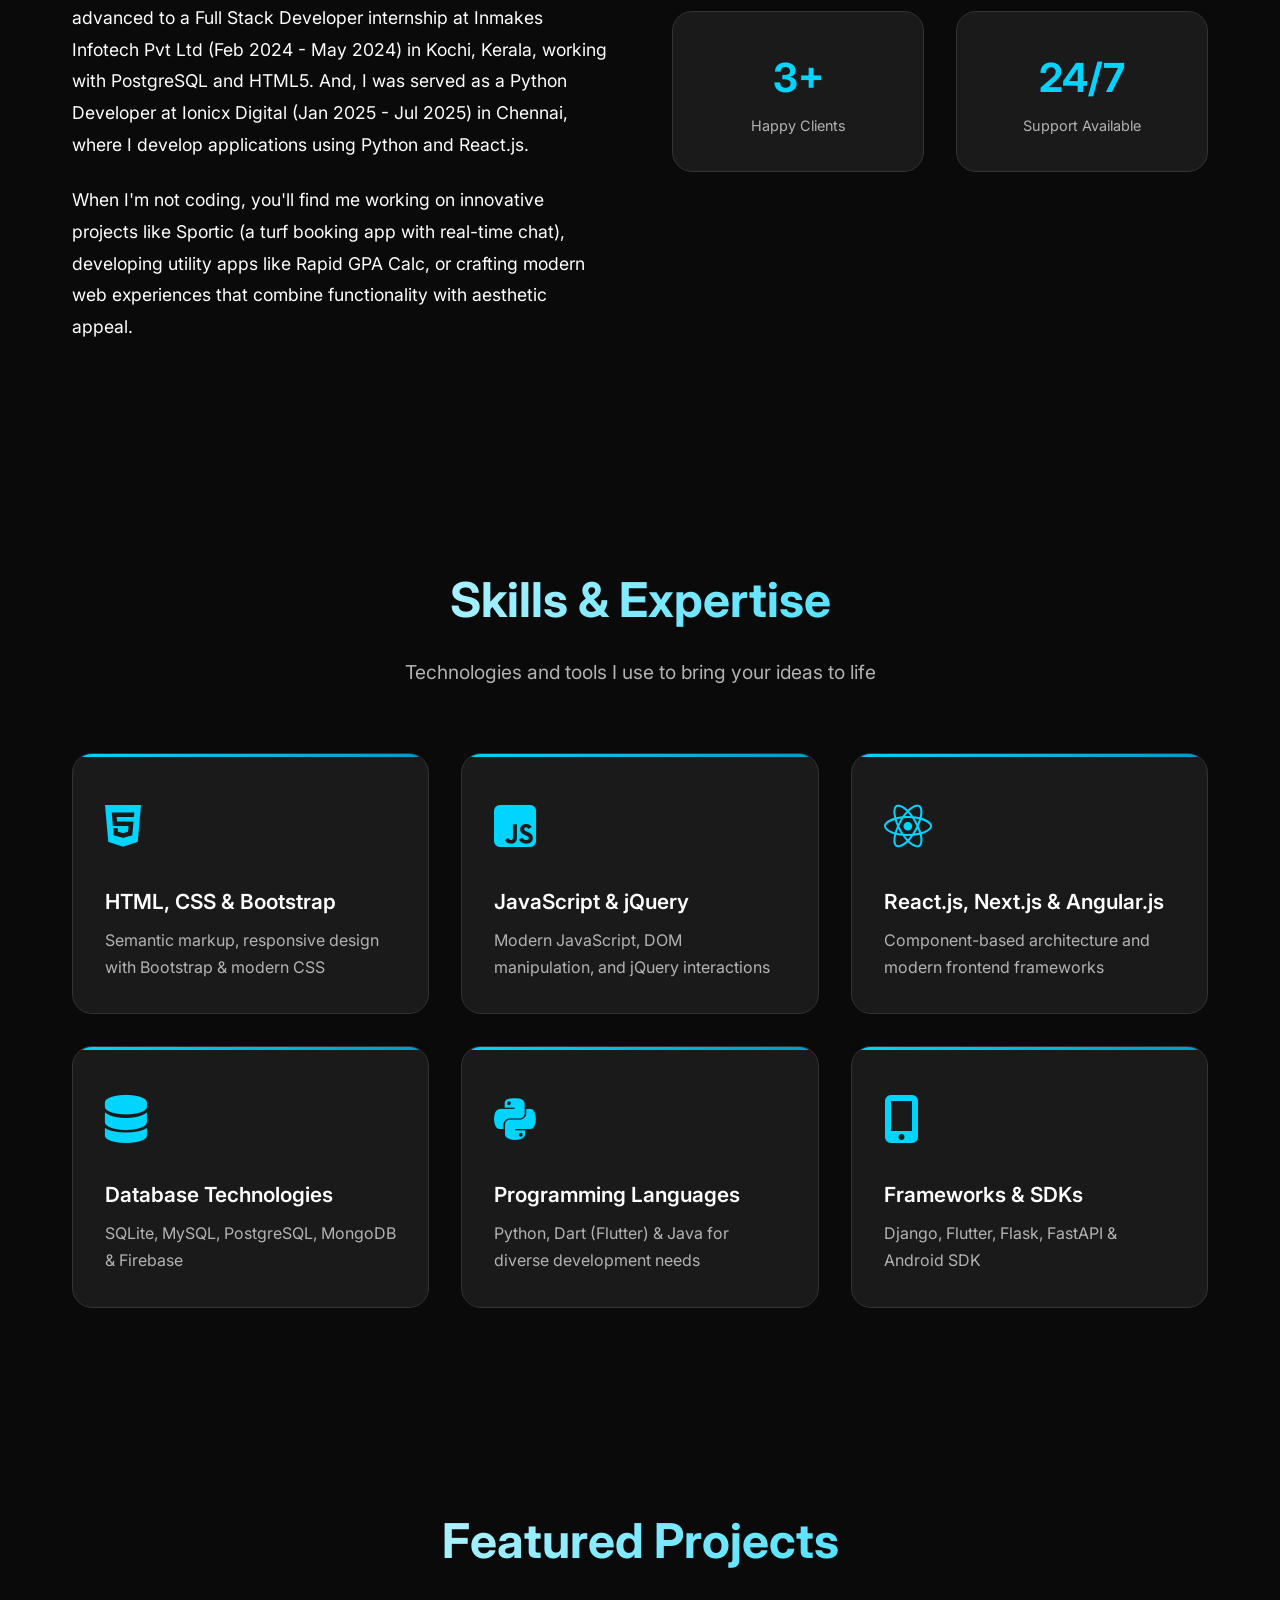
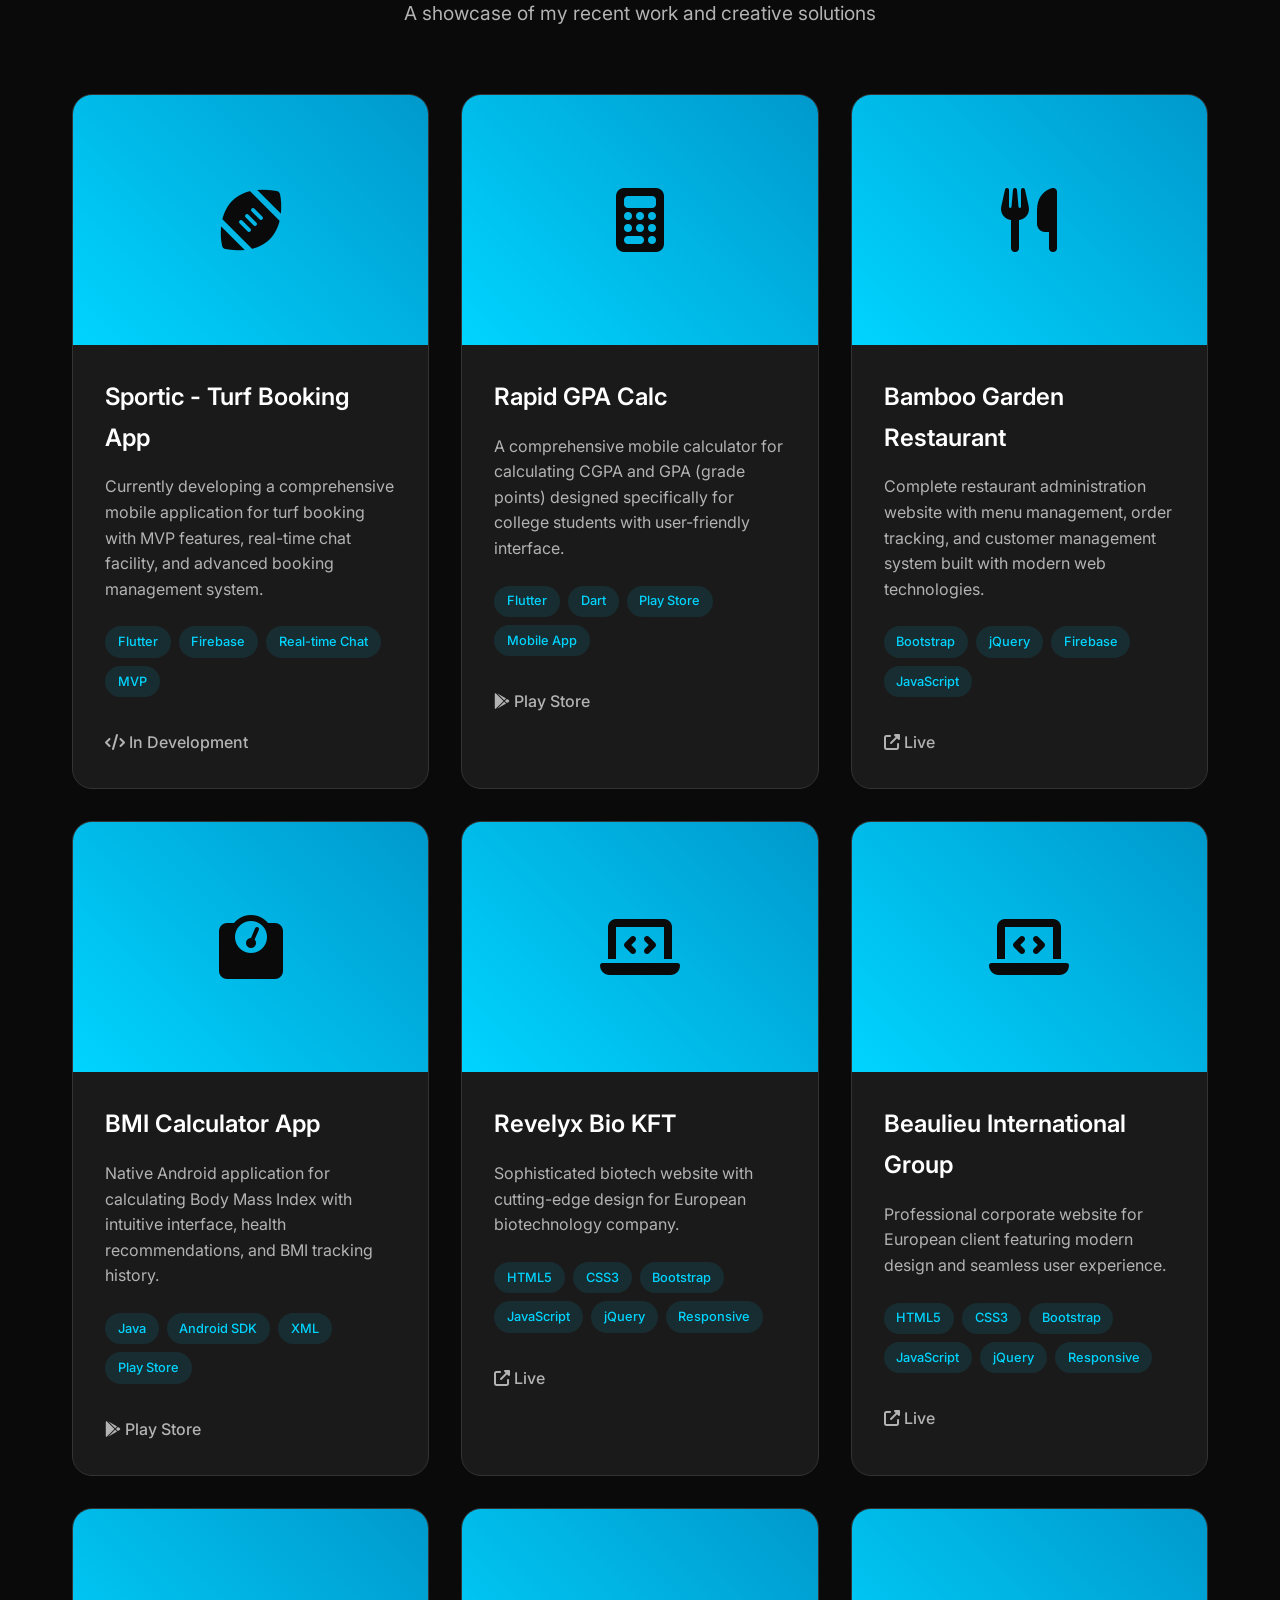
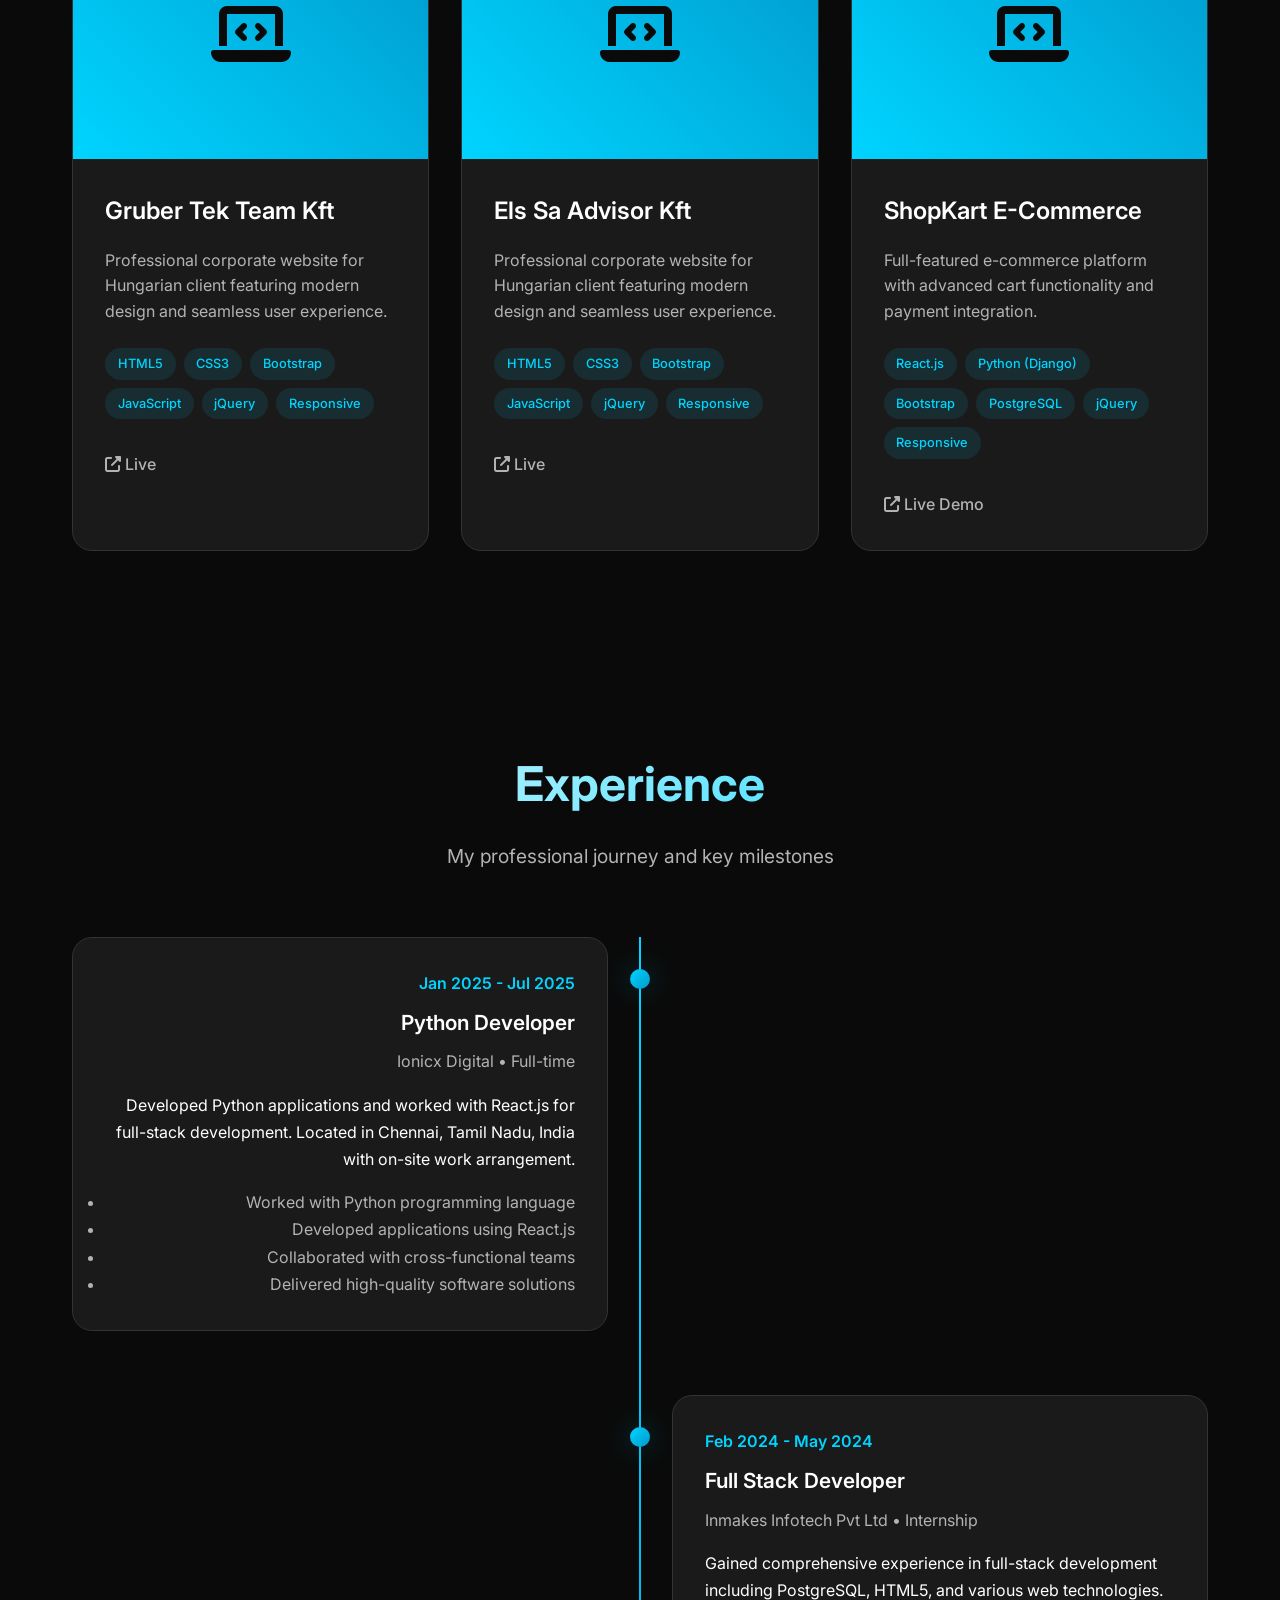
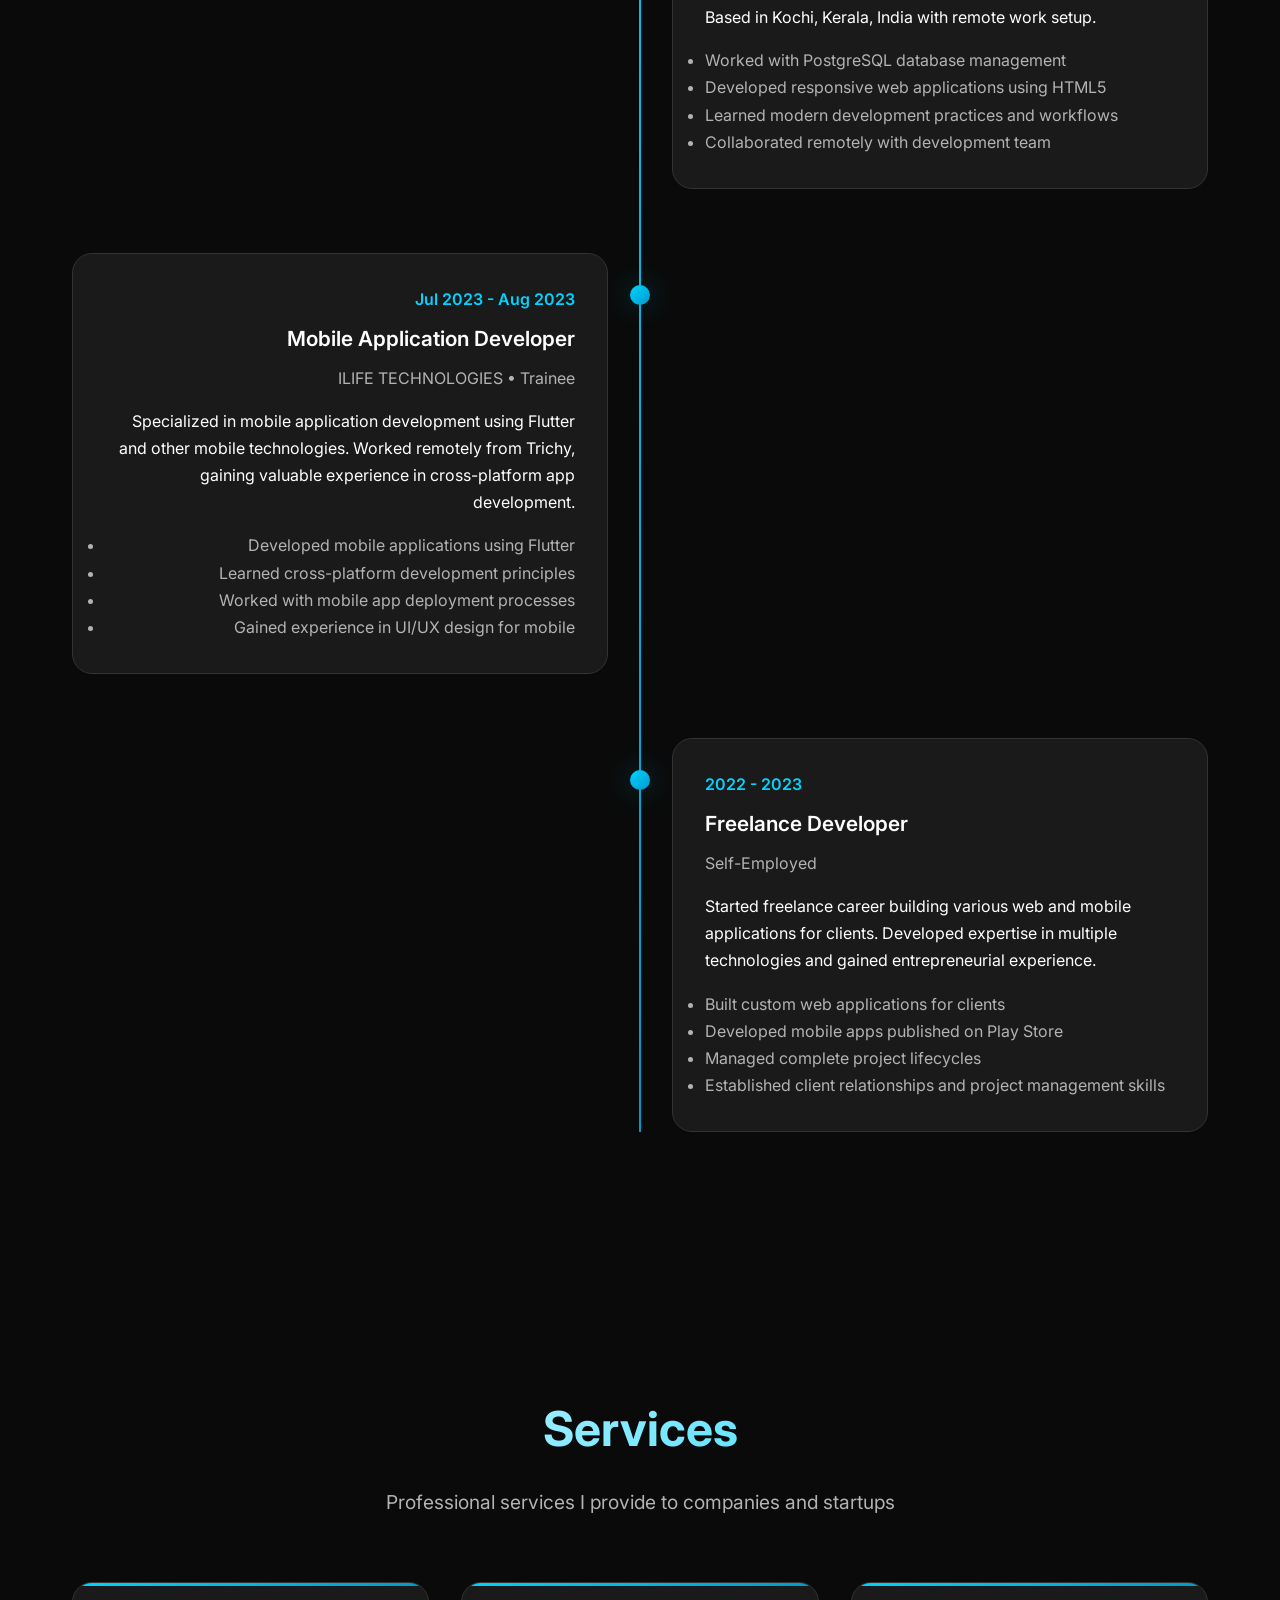
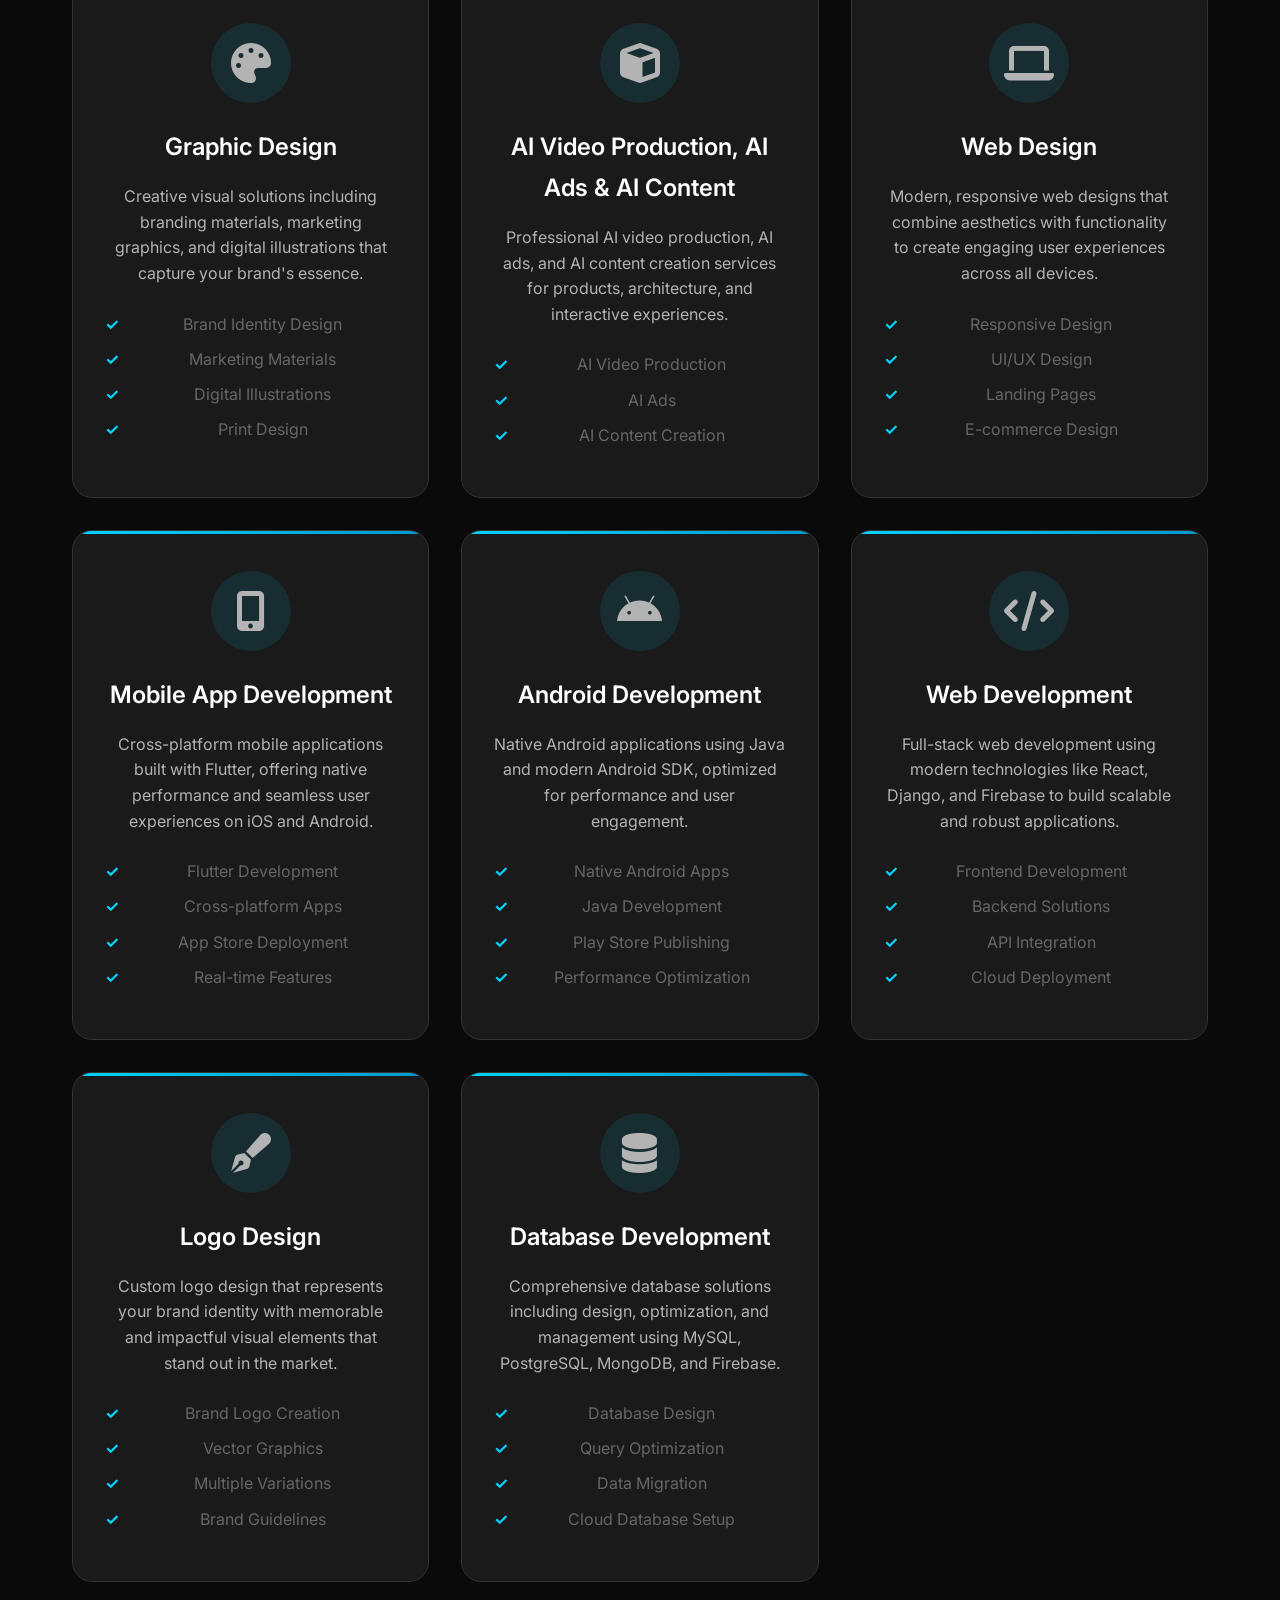
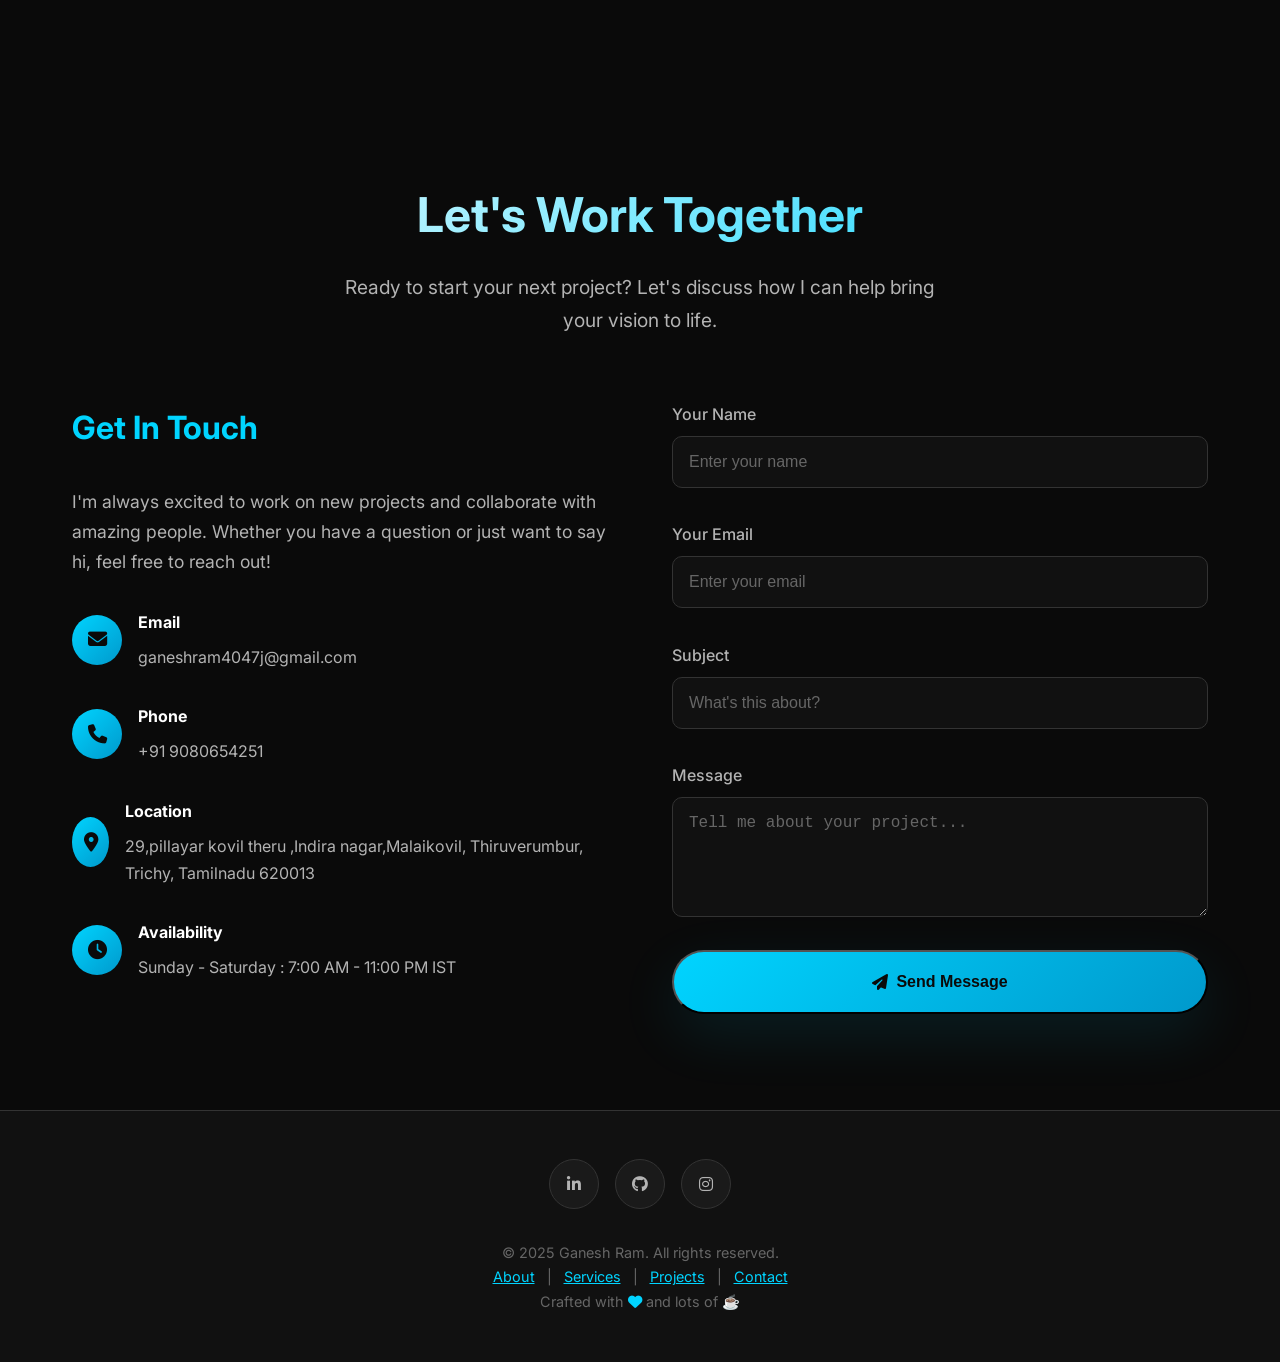
==== commit 19659093: "1st commit" ====
--- a/index.html
+++ b/index.html
@@ -1,17 +1,20 @@
 <!DOCTYPE html>
 <html lang="en">
+
 <head>
     <meta charset="UTF-8">
     <meta name="viewport" content="width=device-width, initial-scale=1.0">
     <title>Ganesh Ram | Full Stack Developer</title>
     <link rel="shortcut icon" href="port_icon.png" type="image/x-icon">
-    
+
     <!-- Google Fonts -->
-    <link href="https://fonts.googleapis.com/css2?family=Inter:wght@300;400;500;600;700&family=JetBrains+Mono:wght@400;500&display=swap" rel="stylesheet">
-    
+    <link
+        href="https://fonts.googleapis.com/css2?family=Inter:wght@300;400;500;600;700&family=JetBrains+Mono:wght@400;500&display=swap"
+        rel="stylesheet">
+
     <!-- Font Awesome -->
     <link rel="stylesheet" href="https://cdnjs.cloudflare.com/ajax/libs/font-awesome/6.4.0/css/all.min.css">
-    
+
     <style>
         * {
             margin: 0;
@@ -94,6 +97,7 @@
             list-style: none;
             gap: 2rem;
         }
+
         /* Add for mobile menu open state */
         .nav-links.open {
             display: flex !important;
@@ -110,11 +114,13 @@
             padding: 1rem 0;
             gap: 0;
         }
+
         .nav-links.open li {
             margin: 0;
             padding: 0.7rem 2rem;
             text-align: left;
         }
+
         .nav-links.open a {
             width: 100%;
             display: block;
@@ -763,6 +769,7 @@
                 opacity: 0;
                 transform: translateY(30px);
             }
+
             to {
                 opacity: 1;
                 transform: translateY(0);
@@ -770,12 +777,19 @@
         }
 
         @keyframes bounce {
-            0%, 20%, 50%, 80%, 100% {
+
+            0%,
+            20%,
+            50%,
+            80%,
+            100% {
                 transform: translateY(0) translateX(-50%);
             }
+
             40% {
                 transform: translateY(-10px) translateX(-50%);
             }
+
             60% {
                 transform: translateY(-5px) translateX(-50%);
             }
@@ -903,6 +917,7 @@
         }
     </style>
 </head>
+
 <body>
     <!-- Navigation -->
     <nav class="navbar" id="navbar">
@@ -928,9 +943,10 @@
         <div class="hero-content">
             <div class="hero-greeting">Hello, I'm</div>
             <h1 class="hero-title">Ganesh Ram</h1>
-            <p class="hero-subtitle">Full Stack Developer & Mobile Application Developer</p>
+            <p class="hero-subtitle">Full Stack Developer & UI/UX Enthusiast</p>
             <p class="hero-description">
-                I craft modern, responsive mobile applications, Android applications, and web applications with a passion for clean UI and smooth UX experiences.
+                I craft modern, responsive mobile applications, Android applications, and web applications with a
+                passion for clean UI and smooth UX experiences.
             </p>
             <div class="cta-buttons">
                 <a href="#projects" class="btn btn-primary">
@@ -960,13 +976,22 @@
             <div class="about-text">
                 <h3>Crafting Digital Excellence</h3>
                 <p>
-                    I'm a dedicated full-stack developer with a keen eye for design and a passion for creating seamless user experiences. Currently working as a Python Developer at Ionicx Digital, I specialize in building robust applications using Python and React.js while maintaining expertise in mobile development with Flutter and Android.
+                    I'm a dedicated full-stack developer with a keen eye for design and a passion for creating seamless
+                    user experiences. Currently working as a Python Developer at Ionicx Digital, I specialize in
+                    building robust applications using Python and React.js while maintaining expertise in mobile
+                    development with Flutter and Android.
                 </p>
                 <p>
-                    My professional journey began as a Mobile Application Developer trainee at ILIFE TECHNOLOGIES (Jul 2023 - Aug 2023) in Trichy, where I specialized in Flutter development. I then advanced to a Full Stack Developer internship at Inmakes Infotech Pvt Ltd (Feb 2024 - May 2024) in Kochi, Kerala, working with PostgreSQL and HTML5. And, I was served as a Python Developer at Ionicx Digital (Jan 2025 - Jul 2025) in Chennai, where I develop applications using Python and React.js.
+                    My professional journey began as a Mobile Application Developer trainee at ILIFE TECHNOLOGIES (Jul
+                    2023 - Aug 2023) in Trichy, where I specialized in Flutter development. I then advanced to a Full
+                    Stack Developer internship at Inmakes Infotech Pvt Ltd (Feb 2024 - May 2024) in Kochi, Kerala,
+                    working with PostgreSQL and HTML5. And, I was served as a Python Developer at Ionicx Digital (Jan
+                    2025 - Jul 2025) in Chennai, where I develop applications using Python and React.js.
                 </p>
                 <p>
-                    When I'm not coding, you'll find me working on innovative projects like Sportic (a turf booking app with real-time chat), developing utility apps like Rapid GPA Calc, or crafting modern web experiences that combine functionality with aesthetic appeal.
+                    When I'm not coding, you'll find me working on innovative projects like Sportic (a turf booking app
+                    with real-time chat), developing utility apps like Rapid GPA Calc, or crafting modern web
+                    experiences that combine functionality with aesthetic appeal.
                 </p>
             </div>
 
@@ -1019,7 +1044,7 @@
                 <div class="skill-icon">
                     <i class="fab fa-react"></i>
                 </div>
-                <h3 class="skill-name">React.js & Angular.js</h3>
+                <h3 class="skill-name">React.js, Next.js & Angular.js</h3>
                 <p class="skill-description">Component-based architecture and modern frontend frameworks</p>
             </div>
 
@@ -1064,7 +1089,8 @@
                 <div class="project-content">
                     <h3 class="project-title">Sportic - Turf Booking App</h3>
                     <p class="project-description">
-                        Currently developing a comprehensive mobile application for turf booking with MVP features, real-time chat facility, and advanced booking management system.
+                        Currently developing a comprehensive mobile application for turf booking with MVP features,
+                        real-time chat facility, and advanced booking management system.
                     </p>
                     <div class="project-tech">
                         <span class="tech-tag">Flutter</span>
@@ -1087,7 +1113,8 @@
                 <div class="project-content">
                     <h3 class="project-title">Rapid GPA Calc</h3>
                     <p class="project-description">
-                        A comprehensive mobile calculator for calculating CGPA and GPA (grade points) designed specifically for college students with user-friendly interface.
+                        A comprehensive mobile calculator for calculating CGPA and GPA (grade points) designed
+                        specifically for college students with user-friendly interface.
                     </p>
                     <div class="project-tech">
                         <span class="tech-tag">Flutter</span>
@@ -1096,7 +1123,8 @@
                         <span class="tech-tag">Mobile App</span>
                     </div>
                     <div class="project-links">
-                        <a href="https://play.google.com/store/apps/details?id=edu.rapid.cgpa" target="_blank" class="project-link">
+                        <a href="https://play.google.com/store/apps/details?id=edu.rapid.cgpa" target="_blank"
+                            class="project-link">
                             <i class="fab fa-google-play"></i> Play Store
                         </a>
                     </div>
@@ -1110,7 +1138,8 @@
                 <div class="project-content">
                     <h3 class="project-title">Bamboo Garden Restaurant</h3>
                     <p class="project-description">
-                        Complete restaurant administration website with menu management, order tracking, and customer management system built with modern web technologies.
+                        Complete restaurant administration website with menu management, order tracking, and customer
+                        management system built with modern web technologies.
                     </p>
                     <div class="project-tech">
                         <span class="tech-tag">Bootstrap</span>
@@ -1120,30 +1149,7 @@
                     </div>
                     <div class="project-links">
                         <a href="https://ganesh4047j.github.io/BambooGarden/" target="_blank" class="project-link">
-                            <i class="fas fa-external-link-alt"></i> Live Demo
-                        </a>
-                    </div>
-                </div>
-            </div>
-
-            <div class="project-card fade-in">
-                <div class="project-image">
-                    <i class="fas fa-search"></i>
-                </div>
-                <div class="project-content">
-                    <h3 class="project-title">Antodigitechs SEO Services</h3>
-                    <p class="project-description">
-                        Professional static website for a startup company showcasing comprehensive SEO services and digital marketing solutions with modern design.
-                    </p>
-                    <div class="project-tech">
-                        <span class="tech-tag">HTML5</span>
-                        <span class="tech-tag">CSS3</span>
-                        <span class="tech-tag">JavaScript</span>
-                        <span class="tech-tag">SEO</span>
-                    </div>
-                    <div class="project-links">
-                        <a href="https://godwin-j.github.io/RankMaster/" target="_blank" class="project-link">
-                            <i class="fas fa-external-link-alt"></i> Live Demo
+                            <i class="fas fa-external-link-alt"></i> Live
                         </a>
                     </div>
                 </div>
@@ -1156,7 +1162,8 @@
                 <div class="project-content">
                     <h3 class="project-title">BMI Calculator App</h3>
                     <p class="project-description">
-                        Native Android application for calculating Body Mass Index with intuitive interface, health recommendations, and BMI tracking history.
+                        Native Android application for calculating Body Mass Index with intuitive interface, health
+                        recommendations, and BMI tracking history.
                     </p>
                     <div class="project-tech">
                         <span class="tech-tag">Java</span>
@@ -1165,7 +1172,8 @@
                         <span class="tech-tag">Play Store</span>
                     </div>
                     <div class="project-links">
-                        <a href="https://play.google.com/store/apps/details?id=com.calc.bmicalculator&pcampaignid=web_share" target="_blank" class="project-link">
+                        <a href="https://play.google.com/store/apps/details?id=com.calc.bmicalculator&pcampaignid=web_share"
+                            target="_blank" class="project-link">
                             <i class="fab fa-google-play"></i> Play Store
                         </a>
                     </div>
@@ -1177,22 +1185,124 @@
                     <i class="fas fa-laptop-code"></i>
                 </div>
                 <div class="project-content">
-                    <h3 class="project-title">Professional Portfolio</h3>
+                    <h3 class="project-title">Revelyx Bio KFT</h3>
                     <p class="project-description">
-                        Modern, responsive portfolio website featuring smooth animations, dark theme, and optimized performance showcasing professional work and skills.
+                        Sophisticated biotech website with cutting-edge design for European biotechnology company.
                     </p>
                     <div class="project-tech">
                         <span class="tech-tag">HTML5</span>
                         <span class="tech-tag">CSS3</span>
+                        <span class="tech-tag">Bootstrap</span>
                         <span class="tech-tag">JavaScript</span>
+                        <span class="tech-tag">jQuery</span>
                         <span class="tech-tag">Responsive</span>
                     </div>
                     <div class="project-links">
-                        <a href="#" class="project-link">
+                        <a href="https://revelyxbio.eu/" target="_blank" class="project-link">
+                            <i class="fas fa-external-link-alt"></i> Live
+                        </a>
+                    </div>
+                </div>
+            </div>
+
+            <div class="project-card fade-in">
+                <div class="project-image">
+                    <i class="fas fa-laptop-code"></i>
+                </div>
+                <div class="project-content">
+                    <h3 class="project-title">Beaulieu International Group</h3>
+                    <p class="project-description">
+                        Professional corporate website for European client featuring modern design and seamless user
+                        experience.
+                    </p>
+                    <div class="project-tech">
+                        <span class="tech-tag">HTML5</span>
+                        <span class="tech-tag">CSS3</span>
+                        <span class="tech-tag">Bootstrap</span>
+                        <span class="tech-tag">JavaScript</span>
+                        <span class="tech-tag">jQuery</span>
+                        <span class="tech-tag">Responsive</span>
+                    </div>
+                    <div class="project-links">
+                        <a href="https://beaulieugroup.eu/" target="_blank" class="project-link">
+                            <i class="fas fa-external-link-alt"></i> Live
+                        </a>
+                    </div>
+                </div>
+            </div>
+
+            <div class="project-card fade-in">
+                <div class="project-image">
+                    <i class="fas fa-laptop-code"></i>
+                </div>
+                <div class="project-content">
+                    <h3 class="project-title">Gruber Tek Team Kft</h3>
+                    <p class="project-description">
+                        Professional corporate website for Hungarian client featuring modern design and seamless user
+                        experience.
+                    </p>
+                    <div class="project-tech">
+                        <span class="tech-tag">HTML5</span>
+                        <span class="tech-tag">CSS3</span>
+                        <span class="tech-tag">Bootstrap</span>
+                        <span class="tech-tag">JavaScript</span>
+                        <span class="tech-tag">jQuery</span>
+                        <span class="tech-tag">Responsive</span>
+                    </div>
+                    <div class="project-links">
+                        <a href="http://grubertekteam.com/" target="_blank" class="project-link">
+                            <i class="fas fa-external-link-alt"></i> Live
+                        </a>
+                    </div>
+                </div>
+            </div>
+
+            <div class="project-card fade-in">
+                <div class="project-image">
+                    <i class="fas fa-laptop-code"></i>
+                </div>
+                <div class="project-content">
+                    <h3 class="project-title">Els Sa Advisor Kft</h3>
+                    <p class="project-description">
+                        Professional corporate website for Hungarian client featuring modern design and seamless user
+                        experience.
+                    </p>
+                    <div class="project-tech">
+                        <span class="tech-tag">HTML5</span>
+                        <span class="tech-tag">CSS3</span>
+                        <span class="tech-tag">Bootstrap</span>
+                        <span class="tech-tag">JavaScript</span>
+                        <span class="tech-tag">jQuery</span>
+                        <span class="tech-tag">Responsive</span>
+                    </div>
+                    <div class="project-links">
+                        <a href="http://elssaadvisor.com/" target="_blank" class="project-link">
+                            <i class="fas fa-external-link-alt"></i> Live
+                        </a>
+                    </div>
+                </div>
+            </div>
+
+            <div class="project-card fade-in">
+                <div class="project-image">
+                    <i class="fas fa-laptop-code"></i>
+                </div>
+                <div class="project-content">
+                    <h3 class="project-title">ShopKart E-Commerce</h3>
+                    <p class="project-description">
+                        Full-featured e-commerce platform with advanced cart functionality and payment integration.
+                    </p>
+                    <div class="project-tech">
+                        <span class="tech-tag">React.js</span>
+                        <span class="tech-tag">Python (Django)</span>
+                        <span class="tech-tag">Bootstrap</span>
+                        <span class="tech-tag">PostgreSQL</span>
+                        <span class="tech-tag">jQuery</span>
+                        <span class="tech-tag">Responsive</span>
+                    </div>
+                    <div class="project-links">
+                        <a href="https://shopkart-7d3j.onrender.com/" target="_blank" class="project-link">
                             <i class="fas fa-external-link-alt"></i> Live Demo
-                        </a>
-                        <a href="#" class="project-link">
-                            <i class="fab fa-github"></i> GitHub
                         </a>
                     </div>
                 </div>
@@ -1214,7 +1324,8 @@
                     <div class="timeline-date">Jan 2025 - Jul 2025</div>
                     <h3 class="timeline-title">Python Developer</h3>
                     <div class="timeline-company">Ionicx Digital • Full-time</div>
-                    <p>Developed Python applications and worked with React.js for full-stack development. Located in Chennai, Tamil Nadu, India with on-site work arrangement.</p>
+                    <p>Developed Python applications and worked with React.js for full-stack development. Located in
+                        Chennai, Tamil Nadu, India with on-site work arrangement.</p>
                     <ul style="color: var(--text-secondary); margin-top: 1rem;">
                         <li>Worked with Python programming language</li>
                         <li>Developed applications using React.js</li>
@@ -1230,7 +1341,8 @@
                     <div class="timeline-date">Feb 2024 - May 2024</div>
                     <h3 class="timeline-title">Full Stack Developer</h3>
                     <div class="timeline-company">Inmakes Infotech Pvt Ltd • Internship</div>
-                    <p>Gained comprehensive experience in full-stack development including PostgreSQL, HTML5, and various web technologies. Based in Kochi, Kerala, India with remote work setup.</p>
+                    <p>Gained comprehensive experience in full-stack development including PostgreSQL, HTML5, and
+                        various web technologies. Based in Kochi, Kerala, India with remote work setup.</p>
                     <ul style="color: var(--text-secondary); margin-top: 1rem;">
                         <li>Worked with PostgreSQL database management</li>
                         <li>Developed responsive web applications using HTML5</li>
@@ -1246,7 +1358,8 @@
                     <div class="timeline-date">Jul 2023 - Aug 2023</div>
                     <h3 class="timeline-title">Mobile Application Developer</h3>
                     <div class="timeline-company">ILIFE TECHNOLOGIES • Trainee</div>
-                    <p>Specialized in mobile application development using Flutter and other mobile technologies. Worked remotely from Trichy, gaining valuable experience in cross-platform app development.</p>
+                    <p>Specialized in mobile application development using Flutter and other mobile technologies. Worked
+                        remotely from Trichy, gaining valuable experience in cross-platform app development.</p>
                     <ul style="color: var(--text-secondary); margin-top: 1rem;">
                         <li>Developed mobile applications using Flutter</li>
                         <li>Learned cross-platform development principles</li>
@@ -1262,7 +1375,8 @@
                     <div class="timeline-date">2022 - 2023</div>
                     <h3 class="timeline-title">Freelance Developer</h3>
                     <div class="timeline-company">Self-Employed</div>
-                    <p>Started freelance career building various web and mobile applications for clients. Developed expertise in multiple technologies and gained entrepreneurial experience.</p>
+                    <p>Started freelance career building various web and mobile applications for clients. Developed
+                        expertise in multiple technologies and gained entrepreneurial experience.</p>
                     <ul style="color: var(--text-secondary); margin-top: 1rem;">
                         <li>Built custom web applications for clients</li>
                         <li>Developed mobile apps published on Play Store</li>
@@ -1288,7 +1402,8 @@
                 </div>
                 <h3 class="service-title">Graphic Design</h3>
                 <p class="service-description">
-                    Creative visual solutions including branding materials, marketing graphics, and digital illustrations that capture your brand's essence.
+                    Creative visual solutions including branding materials, marketing graphics, and digital
+                    illustrations that capture your brand's essence.
                 </p>
                 <ul class="service-features">
                     <li>Brand Identity Design</li>
@@ -1302,15 +1417,16 @@
                 <div class="service-icon">
                     <i class="fas fa-cube"></i>
                 </div>
-                <h3 class="service-title">3D Design</h3>
+                <h3 class="service-title">AI Video Production, AI Ads & AI Content</h3>
                 <p class="service-description">
-                    Professional 3D modeling, rendering, and visualization services for products, architecture, and interactive experiences.
+                    Professional AI video production, AI ads, and AI content creation services for products,
+                    architecture, and
+                    interactive experiences.
                 </p>
                 <ul class="service-features">
-                    <li>3D Modeling</li>
-                    <li>Product Visualization</li>
-                    <li>Architectural Rendering</li>
-                    <li>Animation & Effects</li>
+                    <li>AI Video Production</li>
+                    <li>AI Ads</li>
+                    <li>AI Content Creation</li>
                 </ul>
             </div>
 
@@ -1320,7 +1436,8 @@
                 </div>
                 <h3 class="service-title">Web Design</h3>
                 <p class="service-description">
-                    Modern, responsive web designs that combine aesthetics with functionality to create engaging user experiences across all devices.
+                    Modern, responsive web designs that combine aesthetics with functionality to create engaging user
+                    experiences across all devices.
                 </p>
                 <ul class="service-features">
                     <li>Responsive Design</li>
@@ -1336,7 +1453,8 @@
                 </div>
                 <h3 class="service-title">Mobile App Development</h3>
                 <p class="service-description">
-                    Cross-platform mobile applications built with Flutter, offering native performance and seamless user experiences on iOS and Android.
+                    Cross-platform mobile applications built with Flutter, offering native performance and seamless user
+                    experiences on iOS and Android.
                 </p>
                 <ul class="service-features">
                     <li>Flutter Development</li>
@@ -1352,7 +1470,8 @@
                 </div>
                 <h3 class="service-title">Android Development</h3>
                 <p class="service-description">
-                    Native Android applications using Java and modern Android SDK, optimized for performance and user engagement.
+                    Native Android applications using Java and modern Android SDK, optimized for performance and user
+                    engagement.
                 </p>
                 <ul class="service-features">
                     <li>Native Android Apps</li>
@@ -1368,7 +1487,8 @@
                 </div>
                 <h3 class="service-title">Web Development</h3>
                 <p class="service-description">
-                    Full-stack web development using modern technologies like React, Django, and Firebase to build scalable and robust applications.
+                    Full-stack web development using modern technologies like React, Django, and Firebase to build
+                    scalable and robust applications.
                 </p>
                 <ul class="service-features">
                     <li>Frontend Development</li>
@@ -1384,7 +1504,8 @@
                 </div>
                 <h3 class="service-title">Logo Design</h3>
                 <p class="service-description">
-                    Custom logo design that represents your brand identity with memorable and impactful visual elements that stand out in the market.
+                    Custom logo design that represents your brand identity with memorable and impactful visual elements
+                    that stand out in the market.
                 </p>
                 <ul class="service-features">
                     <li>Brand Logo Creation</li>
@@ -1400,7 +1521,8 @@
                 </div>
                 <h3 class="service-title">Database Development</h3>
                 <p class="service-description">
-                    Comprehensive database solutions including design, optimization, and management using MySQL, PostgreSQL, MongoDB, and Firebase.
+                    Comprehensive database solutions including design, optimization, and management using MySQL,
+                    PostgreSQL, MongoDB, and Firebase.
                 </p>
                 <ul class="service-features">
                     <li>Database Design</li>
@@ -1423,7 +1545,8 @@
             <div class="contact-info fade-in">
                 <h3>Get In Touch</h3>
                 <p style="color: var(--text-secondary); margin-bottom: 2rem; font-size: 1.1rem;">
-                    I'm always excited to work on new projects and collaborate with amazing people. Whether you have a question or just want to say hi, feel free to reach out!
+                    I'm always excited to work on new projects and collaborate with amazing people. Whether you have a
+                    question or just want to say hi, feel free to reach out!
                 </p>
 
                 <div class="contact-item">
@@ -1452,7 +1575,8 @@
                     </div>
                     <div>
                         <h4 style="margin-bottom: 0.5rem;">Location</h4>
-                        <p style="color: var(--text-secondary); margin: 0;">29,pillayar kovil theru ,Indira nagar,Malaikovil, Thiruverumbur, Trichy, Tamilnadu 620013</p>
+                        <p style="color: var(--text-secondary); margin: 0;">29,pillayar kovil theru ,Indira
+                            nagar,Malaikovil, Thiruverumbur, Trichy, Tamilnadu 620013</p>
                     </div>
                 </div>
 
@@ -1462,7 +1586,8 @@
                     </div>
                     <div>
                         <h4 style="margin-bottom: 0.5rem;">Availability</h4>
-                        <p style="color: var(--text-secondary); margin: 0;">Sunday - Saturday : 7:00 AM - 11:00 PM IST</p>
+                        <p style="color: var(--text-secondary); margin: 0;">Sunday - Saturday : 7:00 AM - 11:00 PM IST
+                        </p>
                     </div>
                 </div>
             </div>
@@ -1485,7 +1610,8 @@
 
                 <div class="form-group">
                     <label for="message">Message</label>
-                    <textarea id="message" class="form-control" placeholder="Tell me about your project..." required></textarea>
+                    <textarea id="message" class="form-control" placeholder="Tell me about your project..."
+                        required></textarea>
                 </div>
 
                 <button type="submit" class="btn btn-primary" style="width: 100%; justify-content: center;">
@@ -1506,7 +1632,8 @@
                 <a href="https://github.com/ganesh4047j" target="_blank" class="social-link">
                     <i class="fab fa-github"></i>
                 </a>
-                <a href="https://www.instagram.com/ganesh_4047j/?utm_source=ig_web_button_share_sheet" target="_blank" class="social-link">
+                <a href="https://www.instagram.com/ganesh_4047j/?utm_source=ig_web_button_share_sheet" target="_blank"
+                    class="social-link">
                     <i class="fab fa-instagram"></i>
                 </a>
             </div>
@@ -1588,7 +1715,7 @@
         // Contact form handling with WhatsApp integration
         const contactForm = document.querySelector('.contact-form');
         if (contactForm) {
-            contactForm.addEventListener('submit', function(e) {
+            contactForm.addEventListener('submit', function (e) {
                 e.preventDefault();
                 const nameEl = document.getElementById('name');
                 const emailEl = document.getElementById('email');
@@ -1634,7 +1761,7 @@
         // Mobile menu toggle
         const mobileMenuBtn = document.getElementById('mobile-menu');
         if (mobileMenuBtn) {
-            mobileMenuBtn.addEventListener('click', function() {
+            mobileMenuBtn.addEventListener('click', function () {
                 const navLinks = document.getElementById('nav-links');
                 if (navLinks) navLinks.classList.toggle('open');
             });
@@ -1722,5 +1849,5 @@
         }
     </script>
 </body>
+
 </html>
-
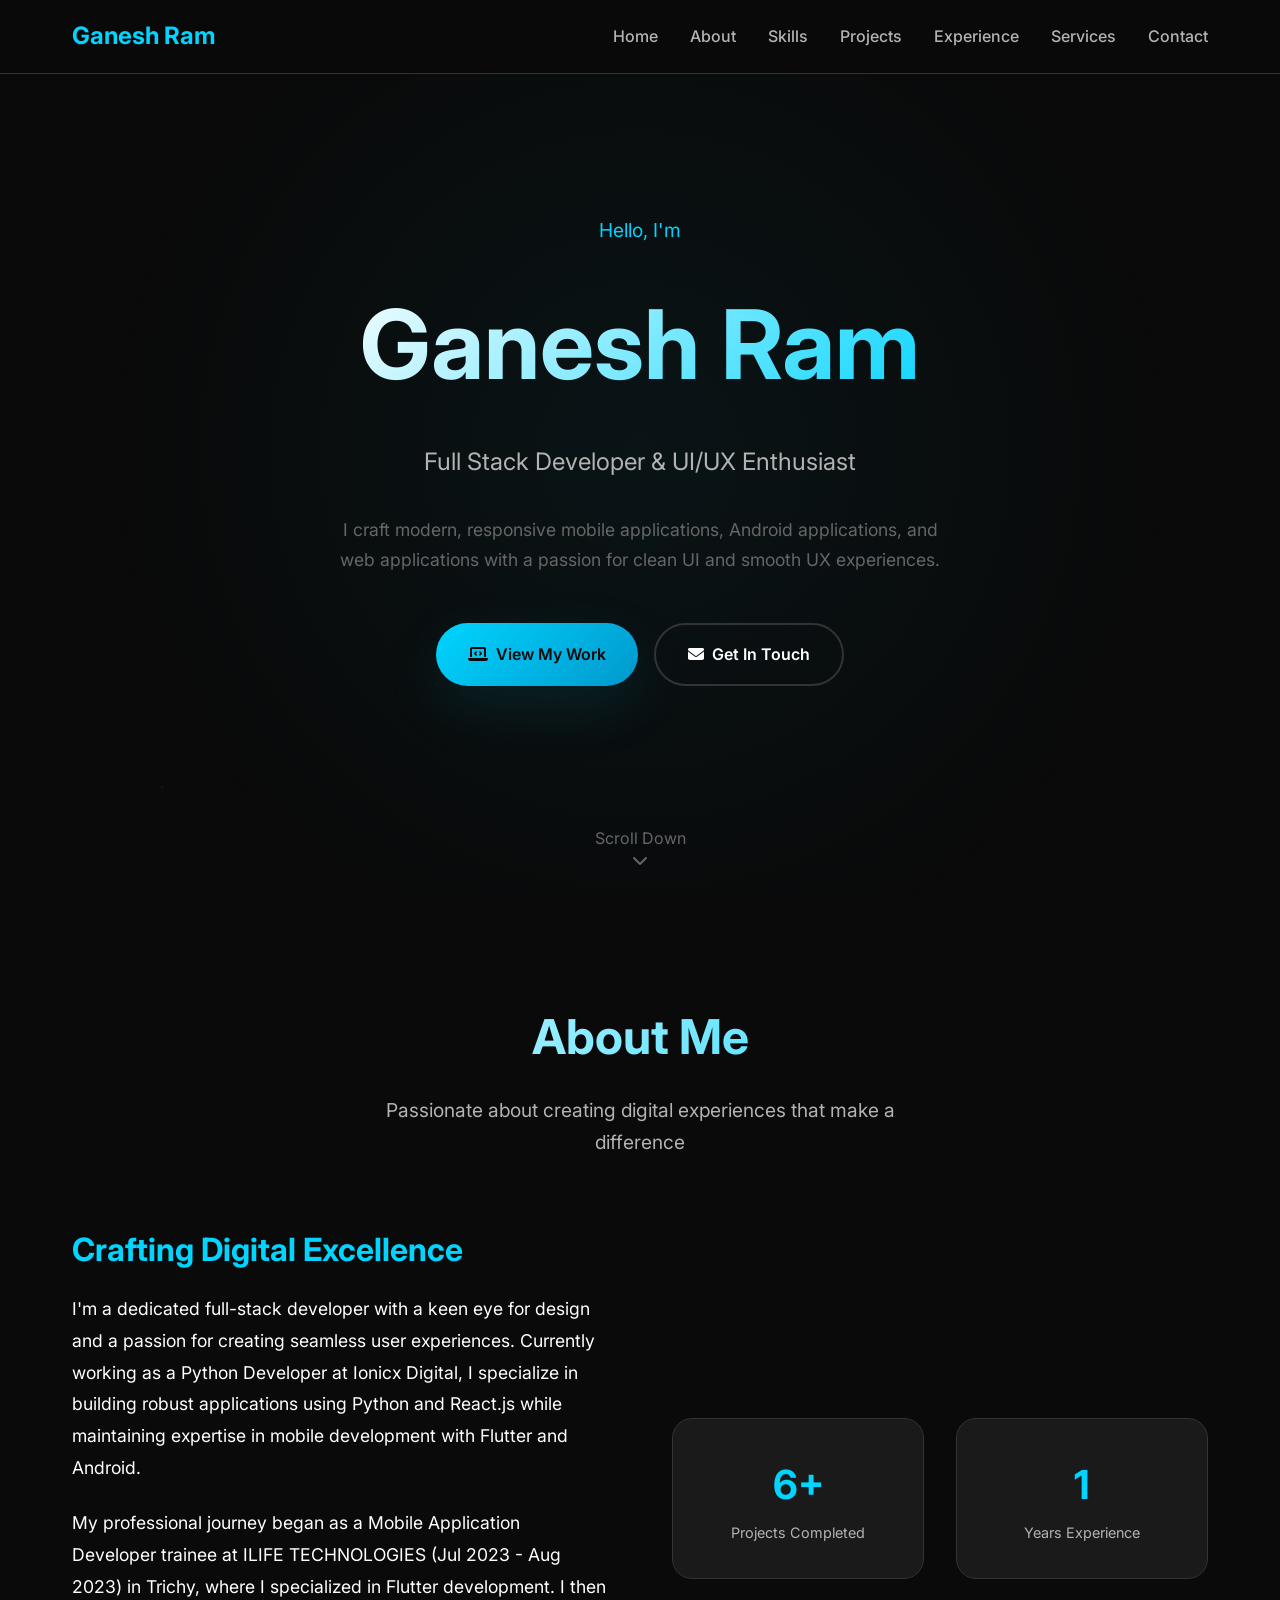
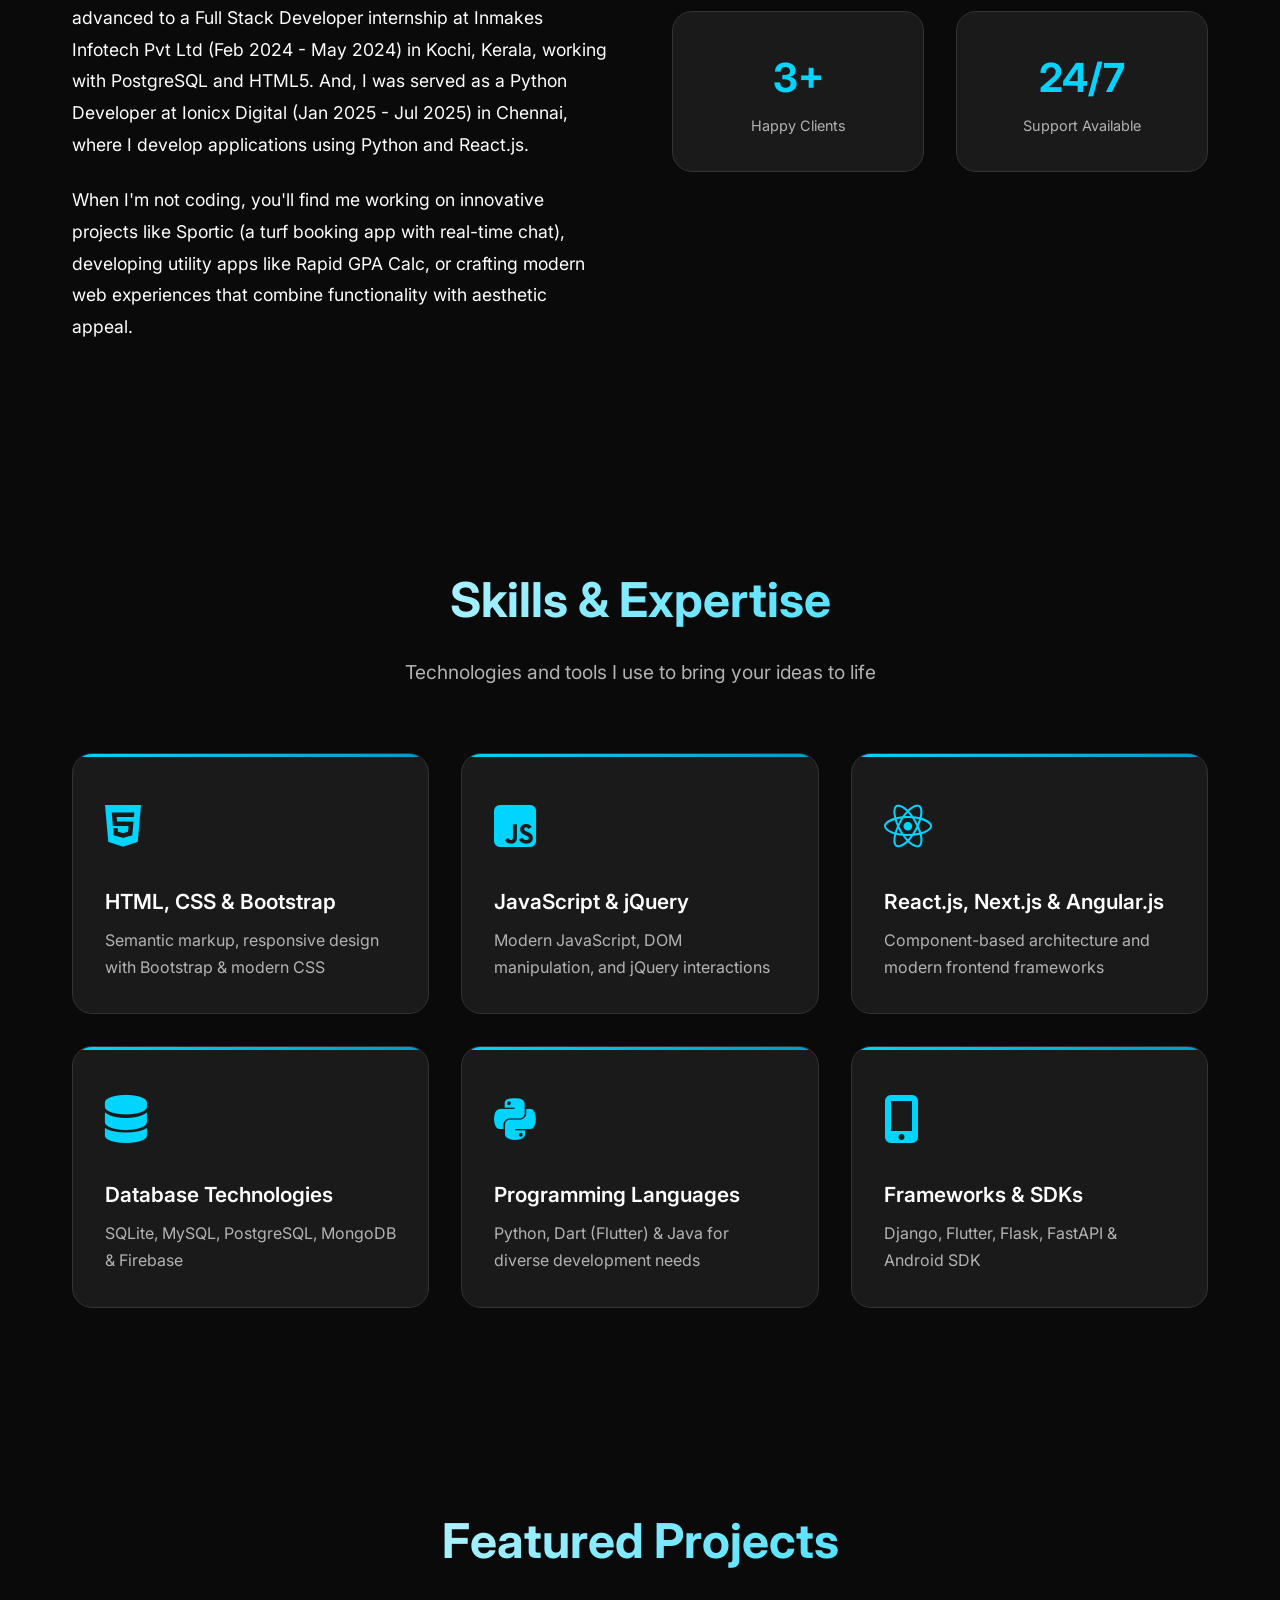
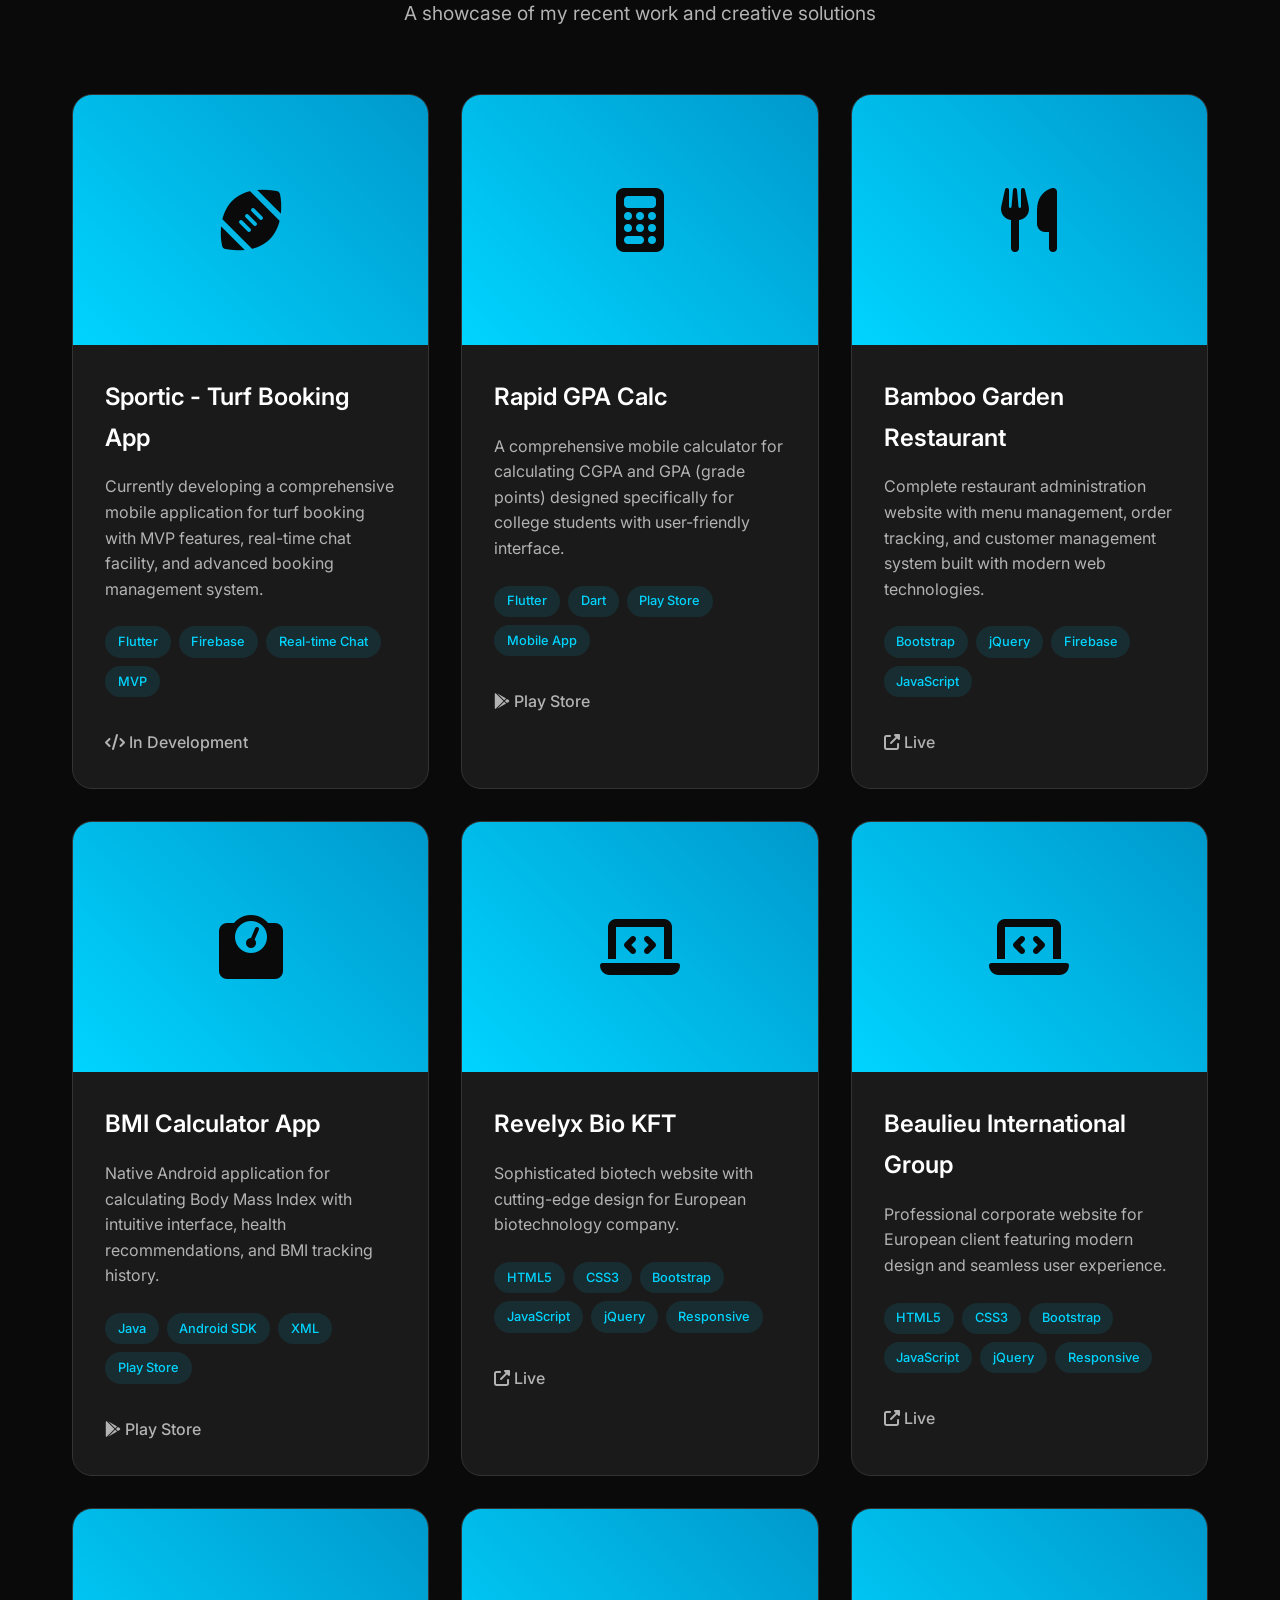
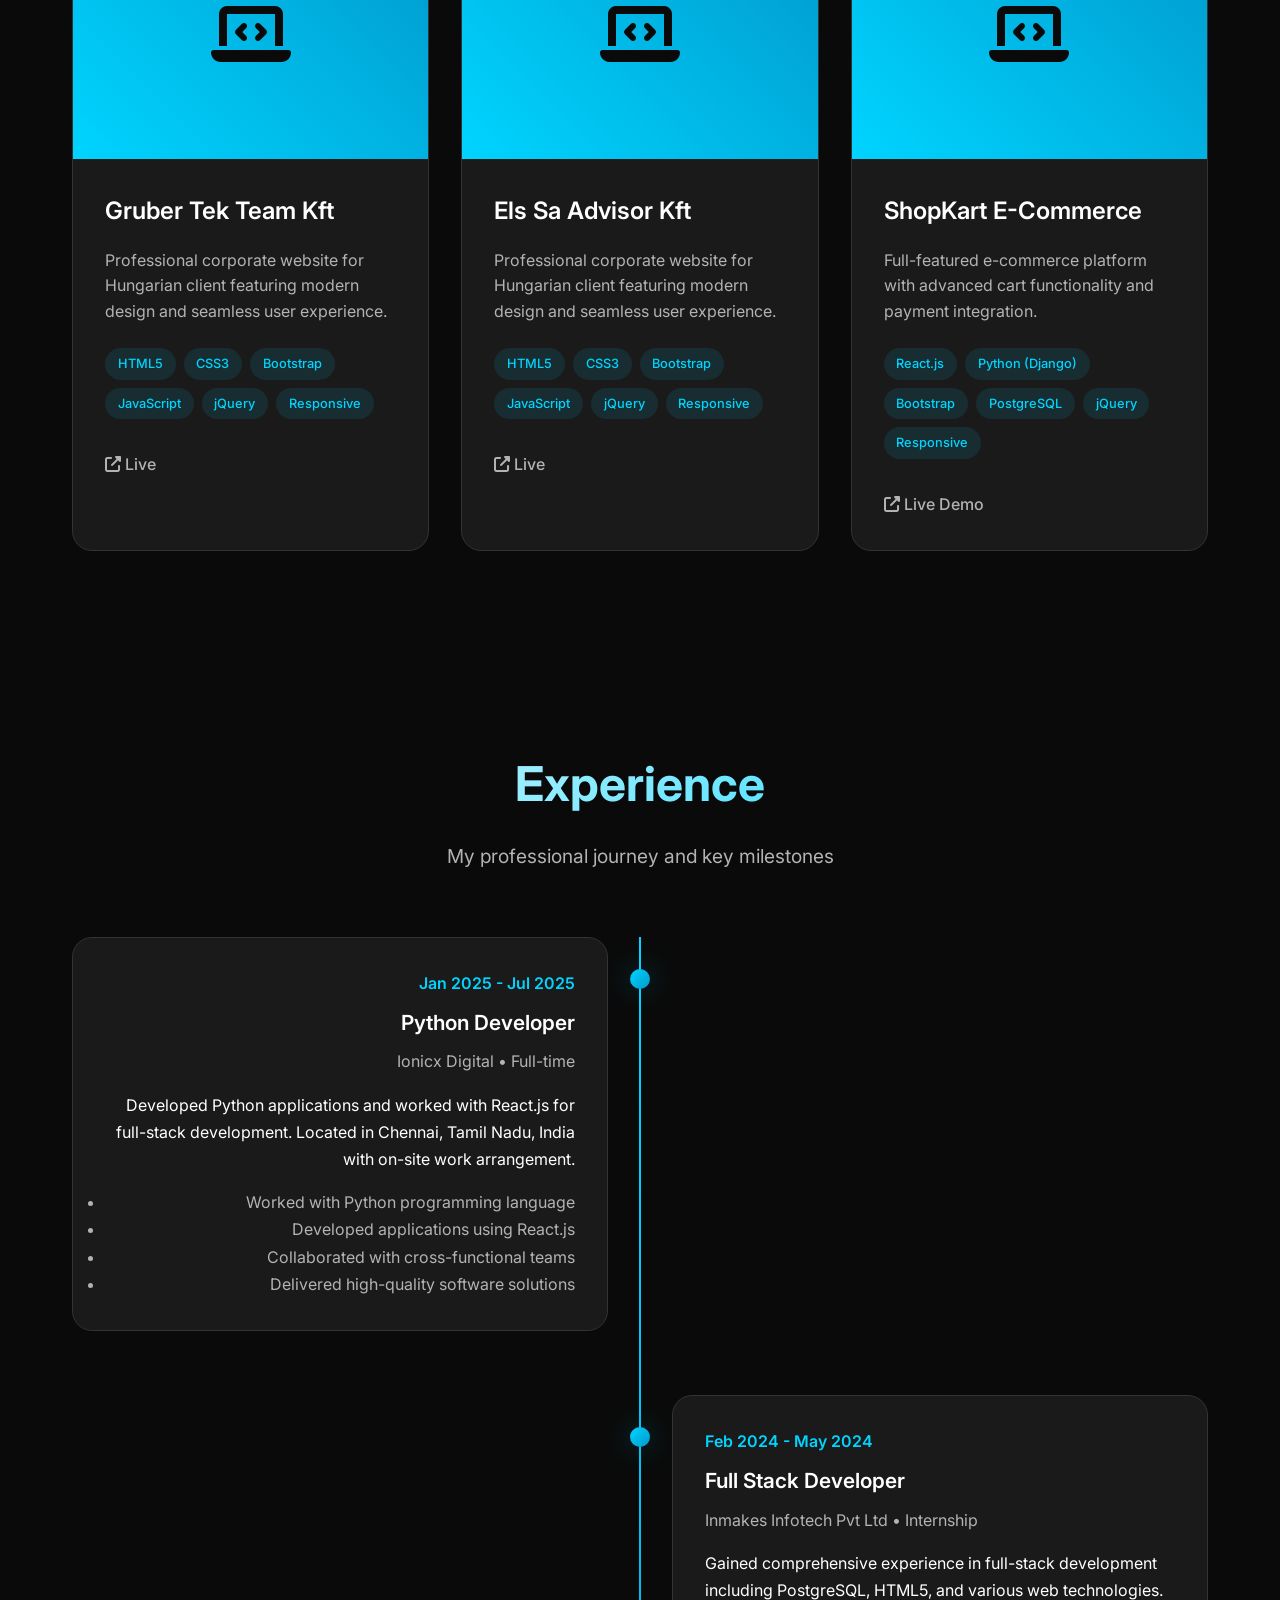
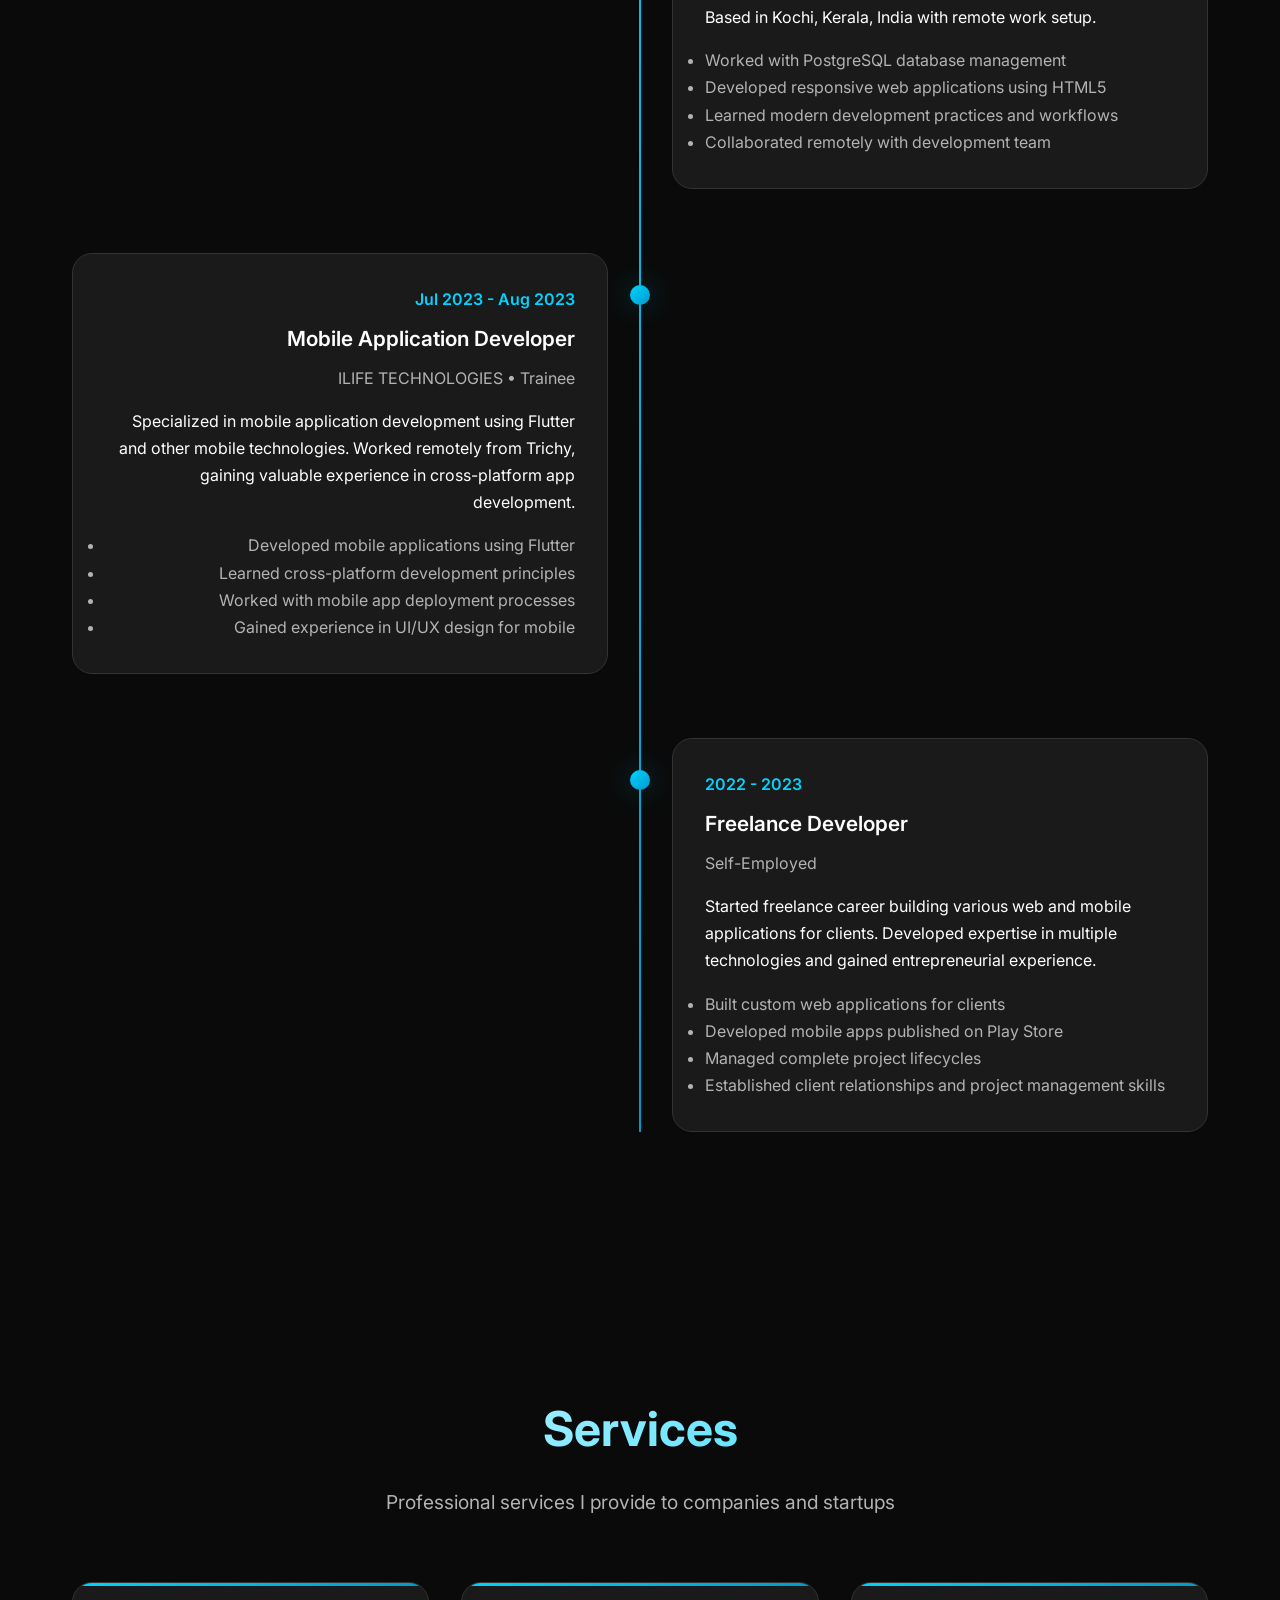
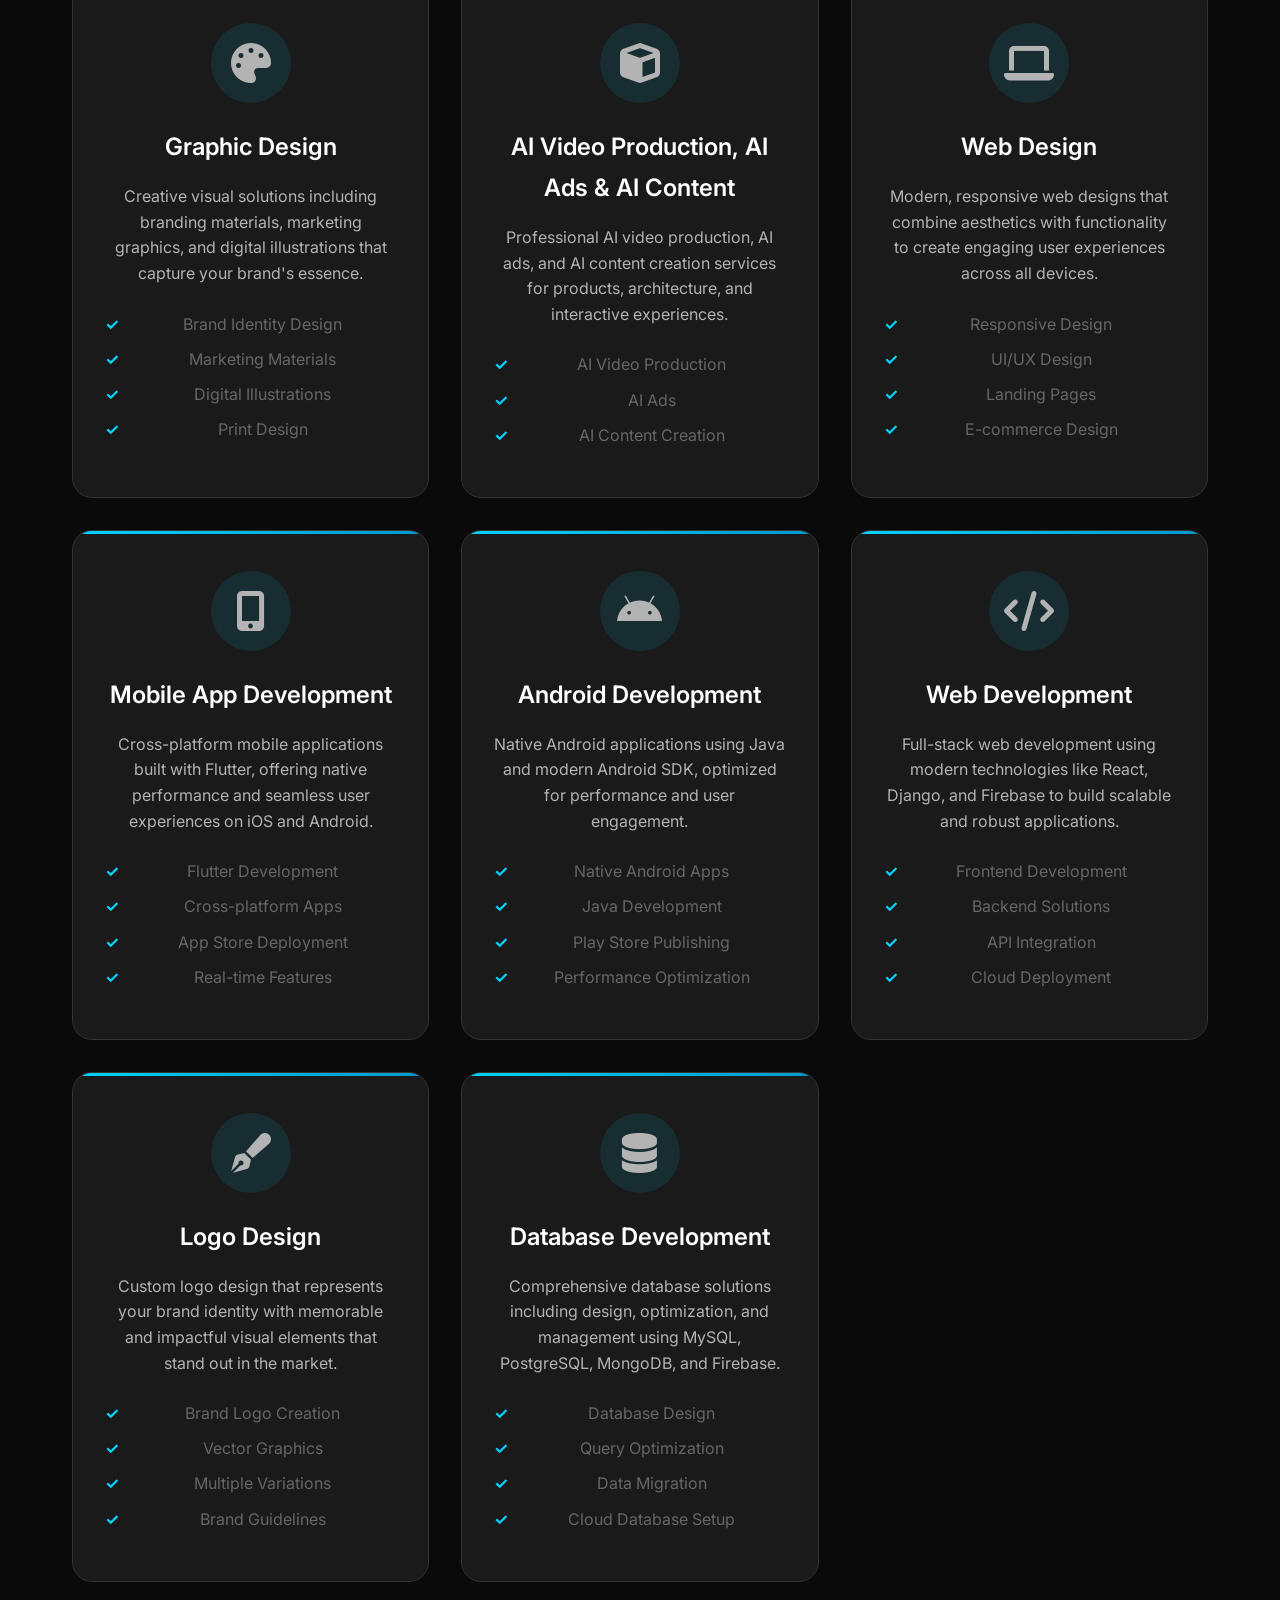
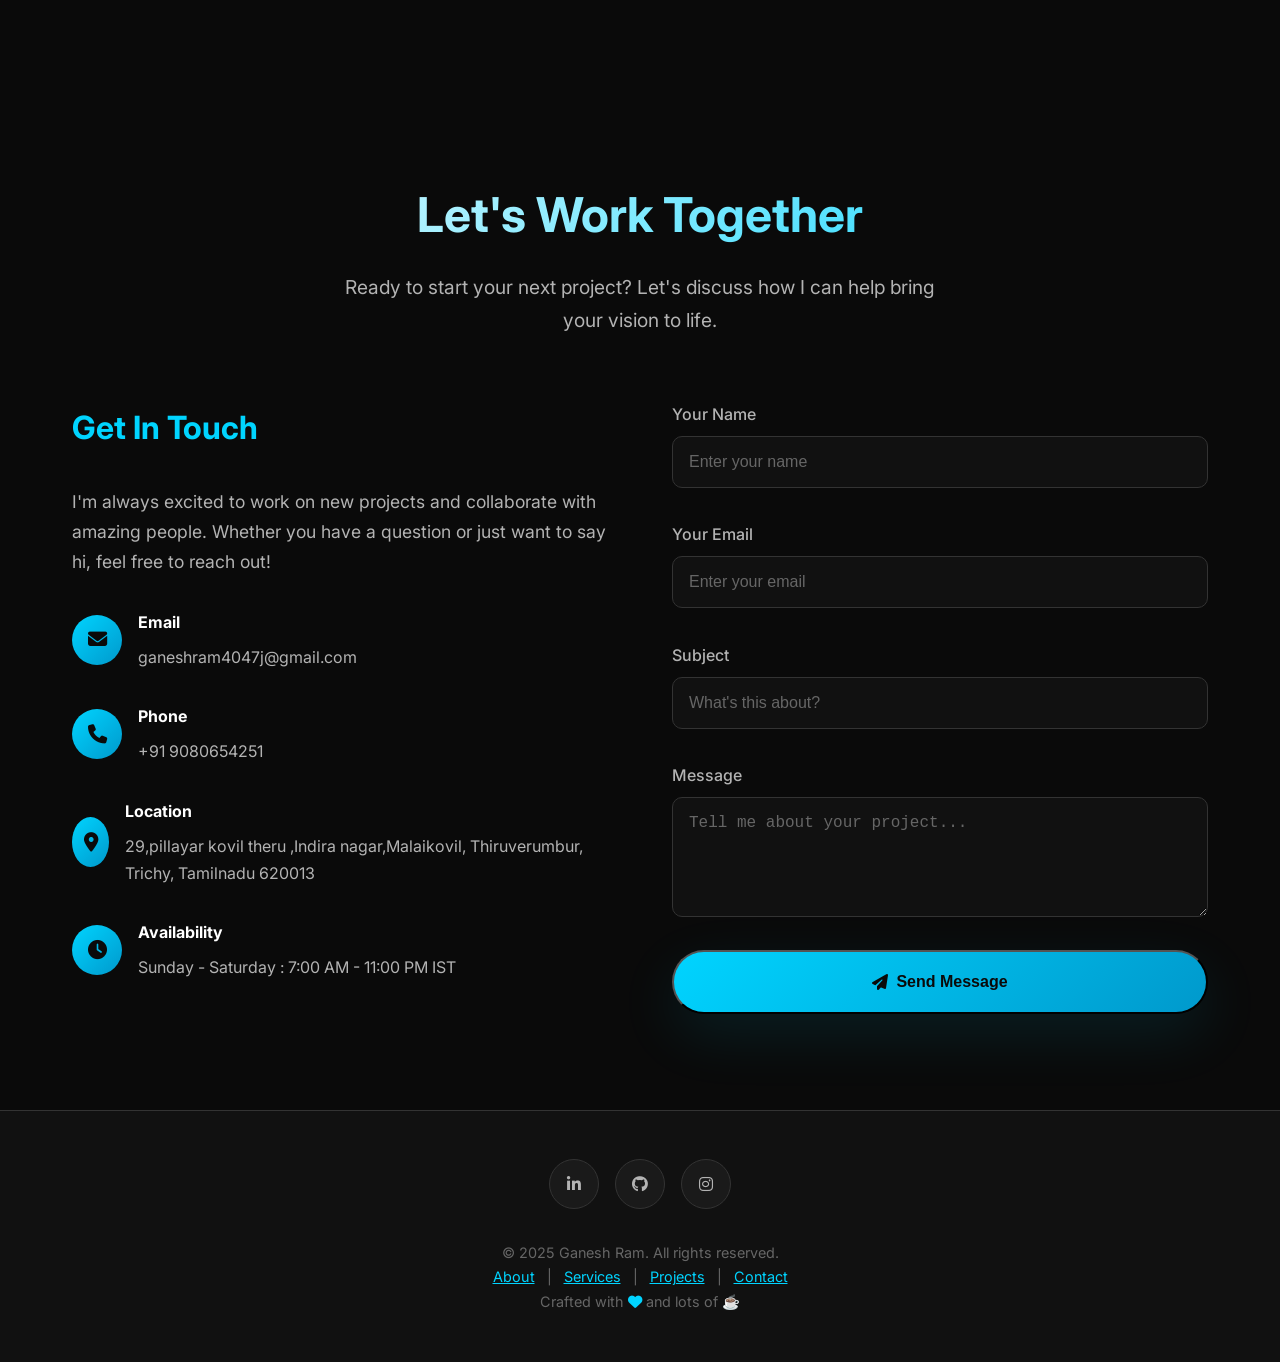
==== commit 1e0d3c11: "Update index.html" ====
--- a/index.html
+++ b/index.html
@@ -1001,7 +1001,7 @@
                     <span class="stat-label">Projects Completed</span>
                 </div>
                 <div class="stat-item fade-in">
-                    <span class="stat-number">2+</span>
+                    <span class="stat-number">1</span>
                     <span class="stat-label">Years Experience</span>
                 </div>
                 <div class="stat-item fade-in">
@@ -1851,3 +1851,4 @@
 </body>
 
 </html>
+
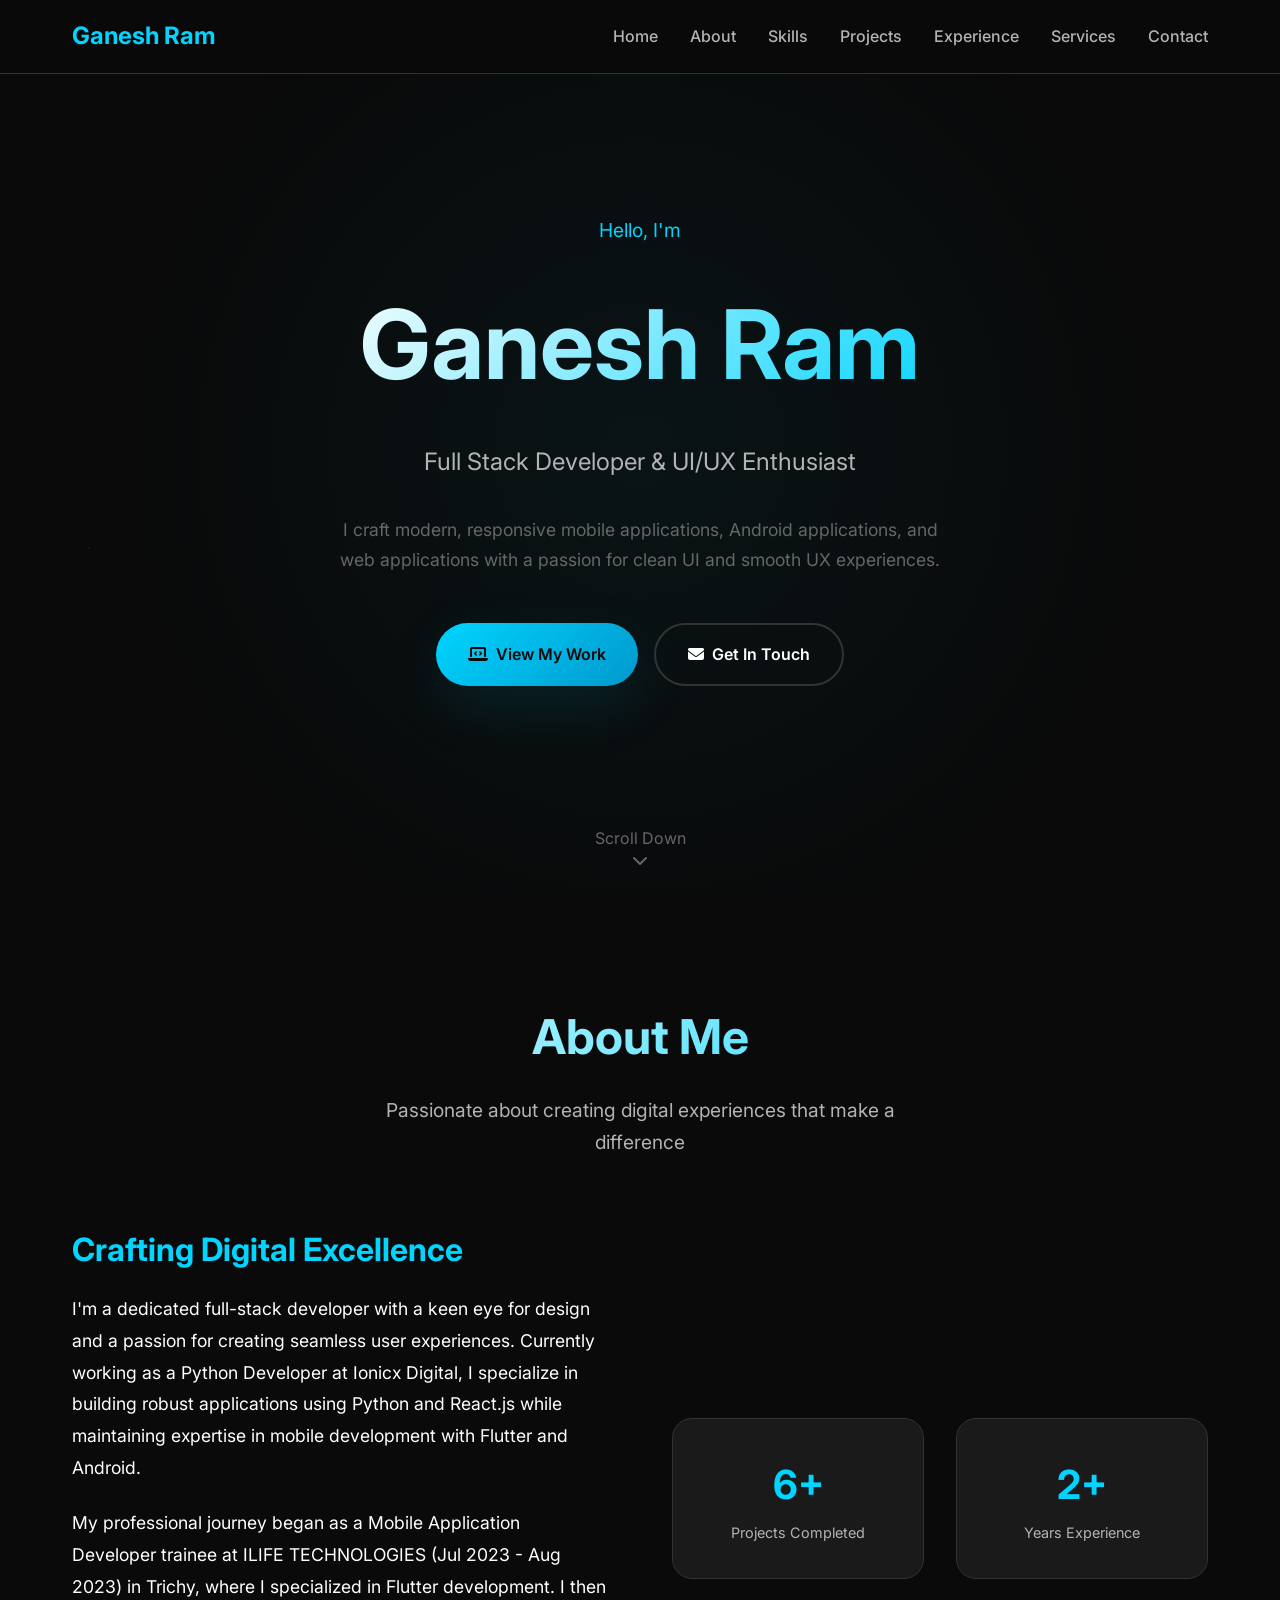
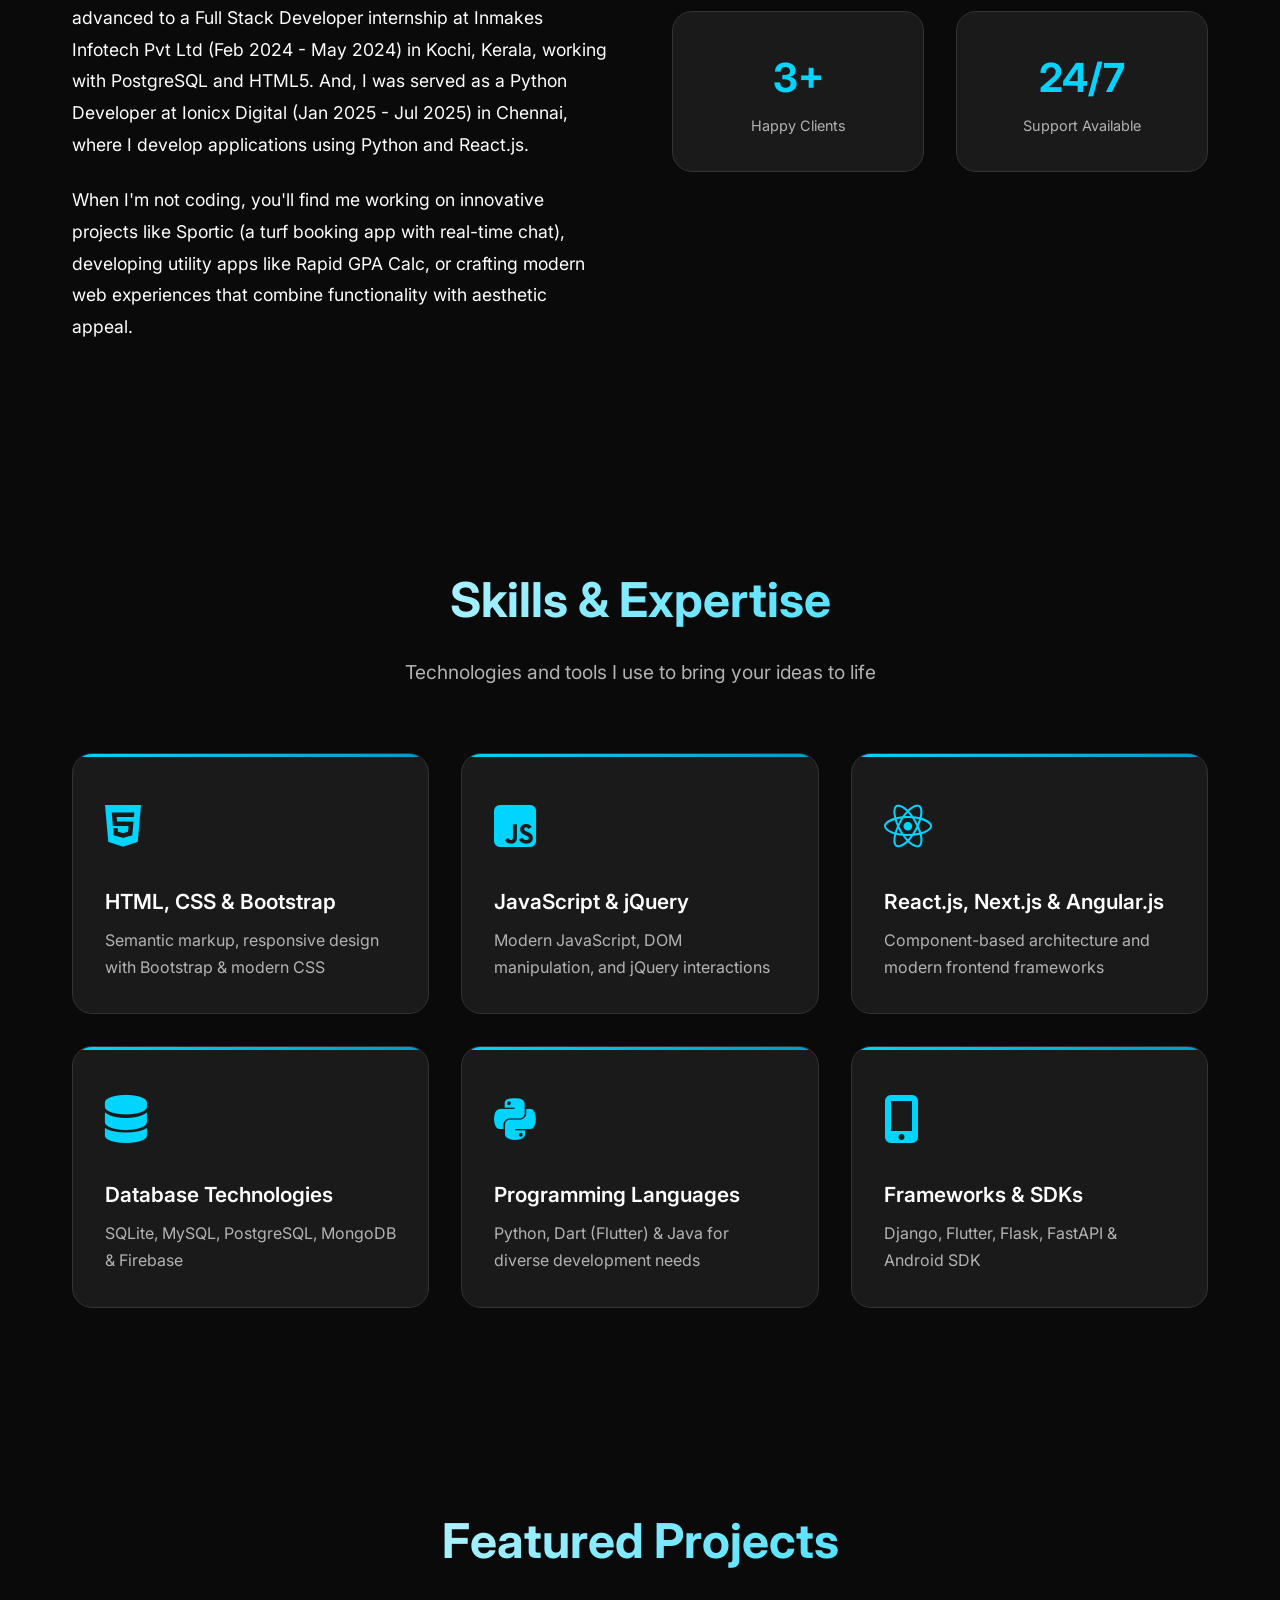
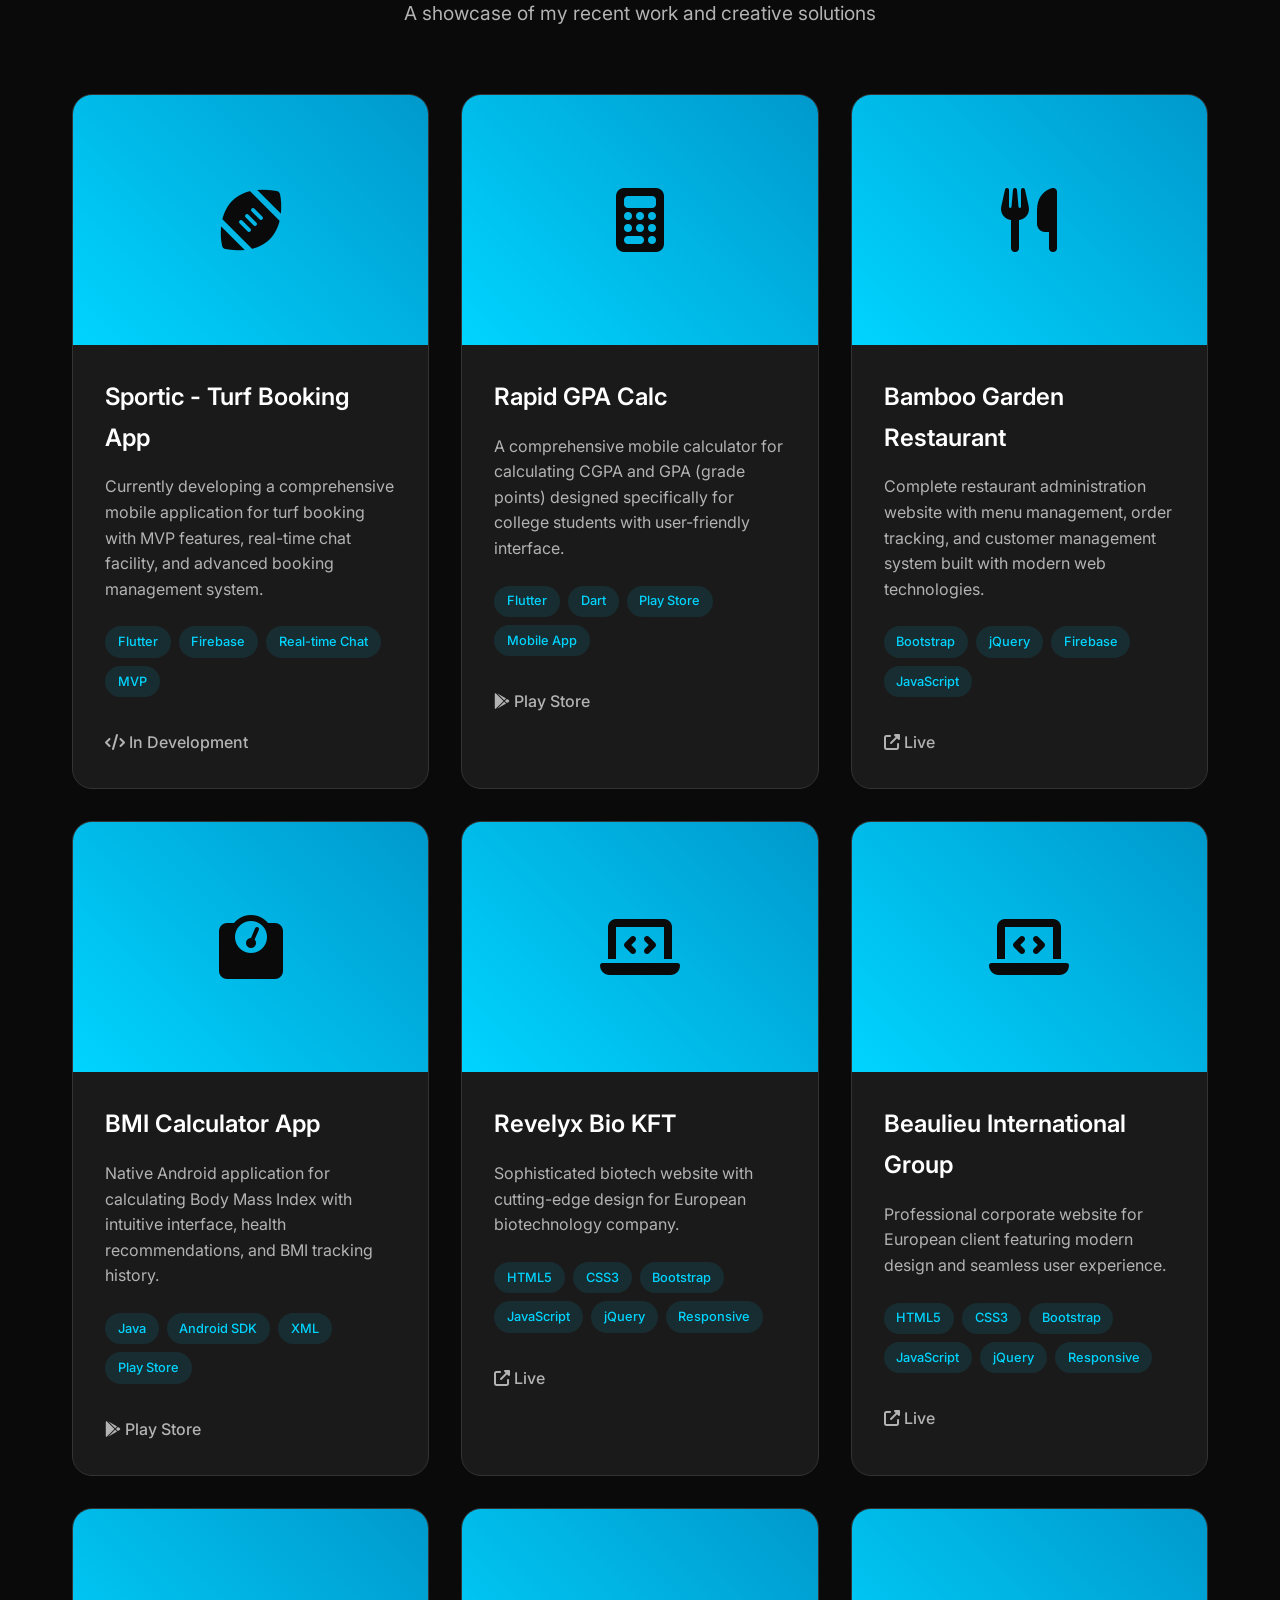
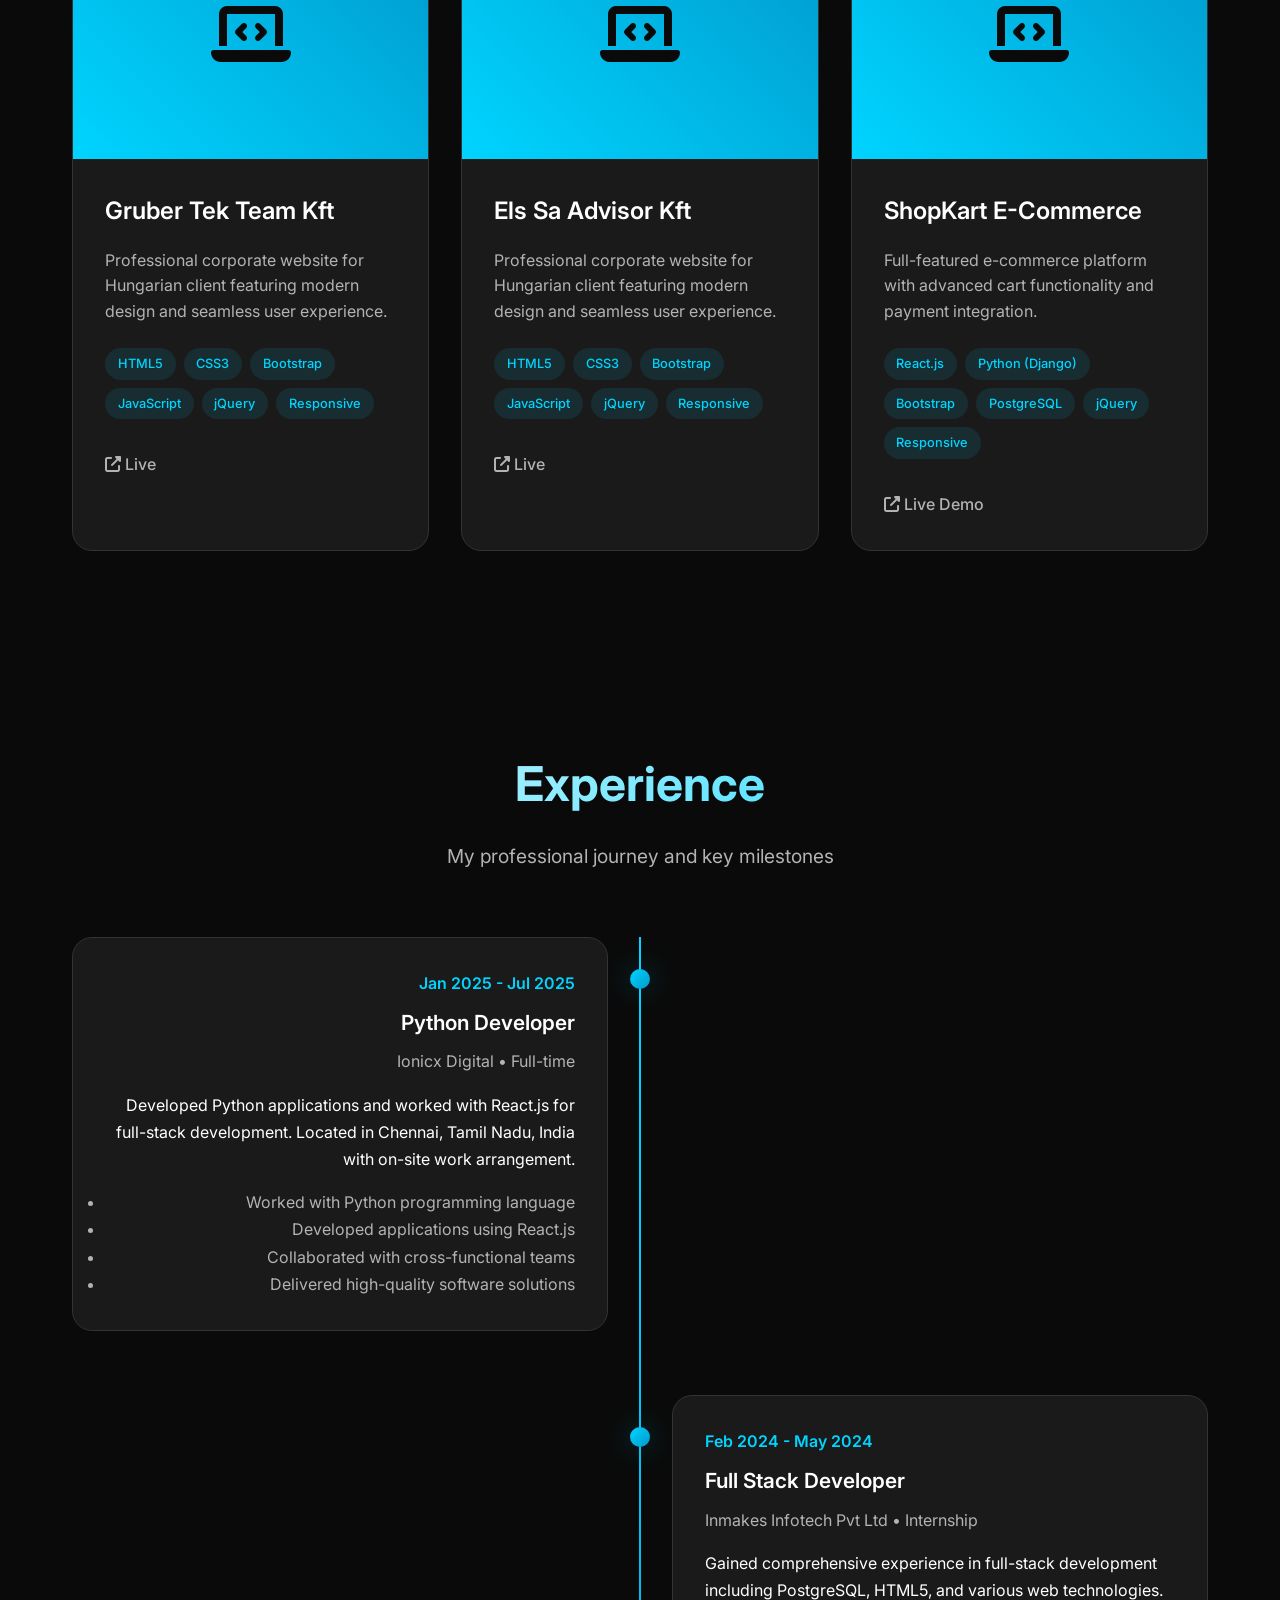
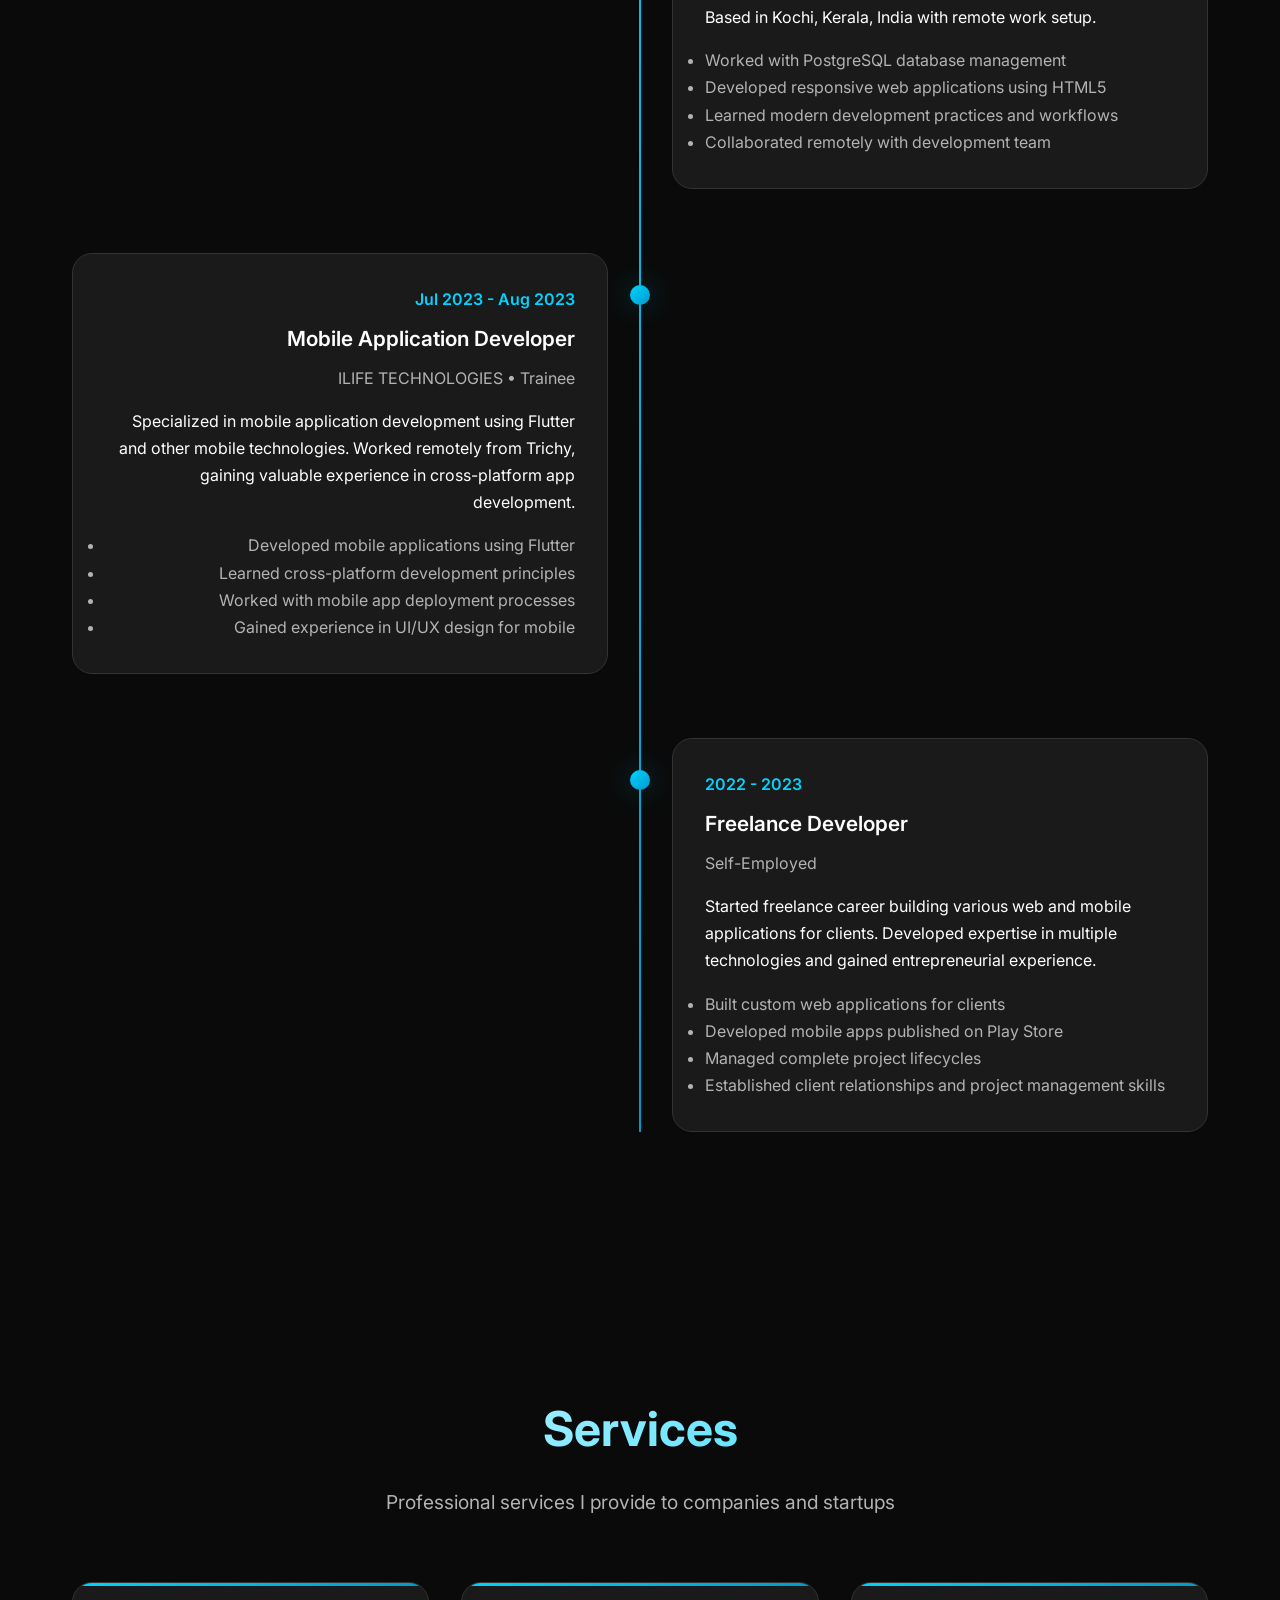
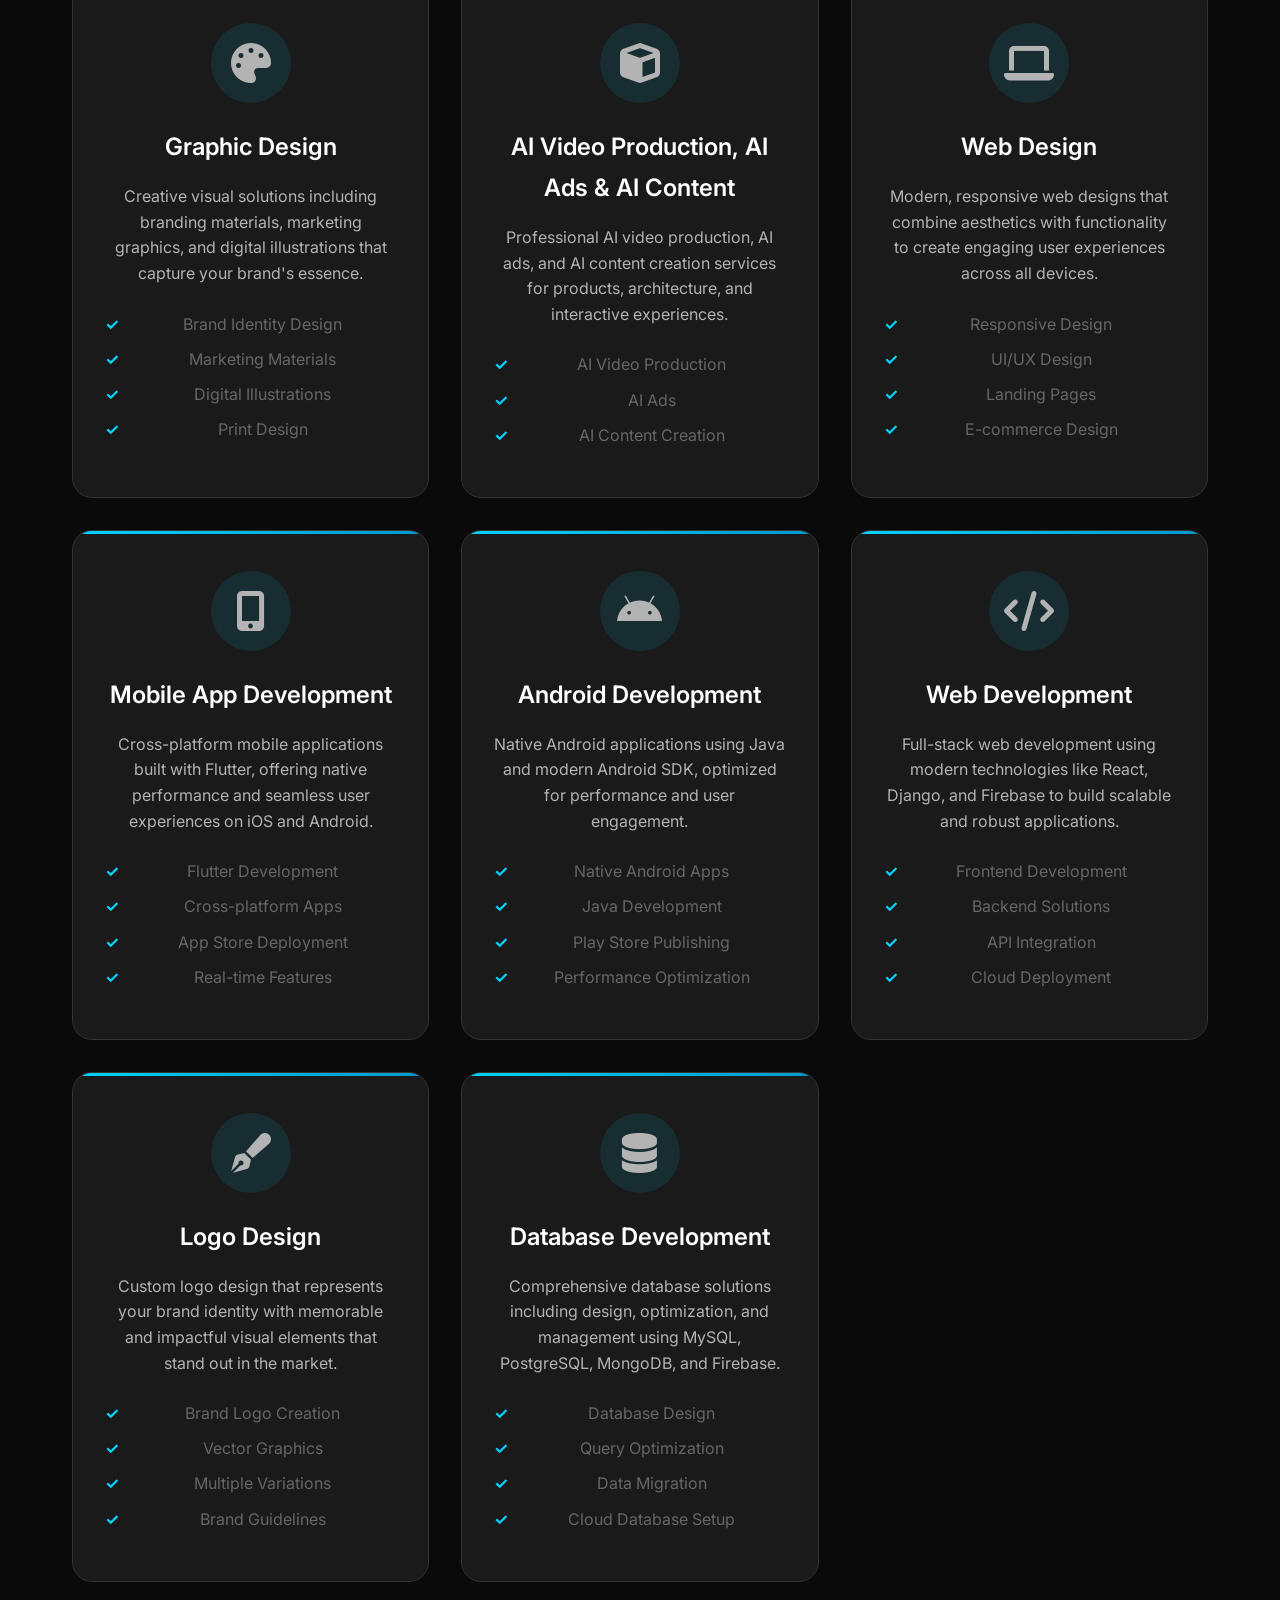
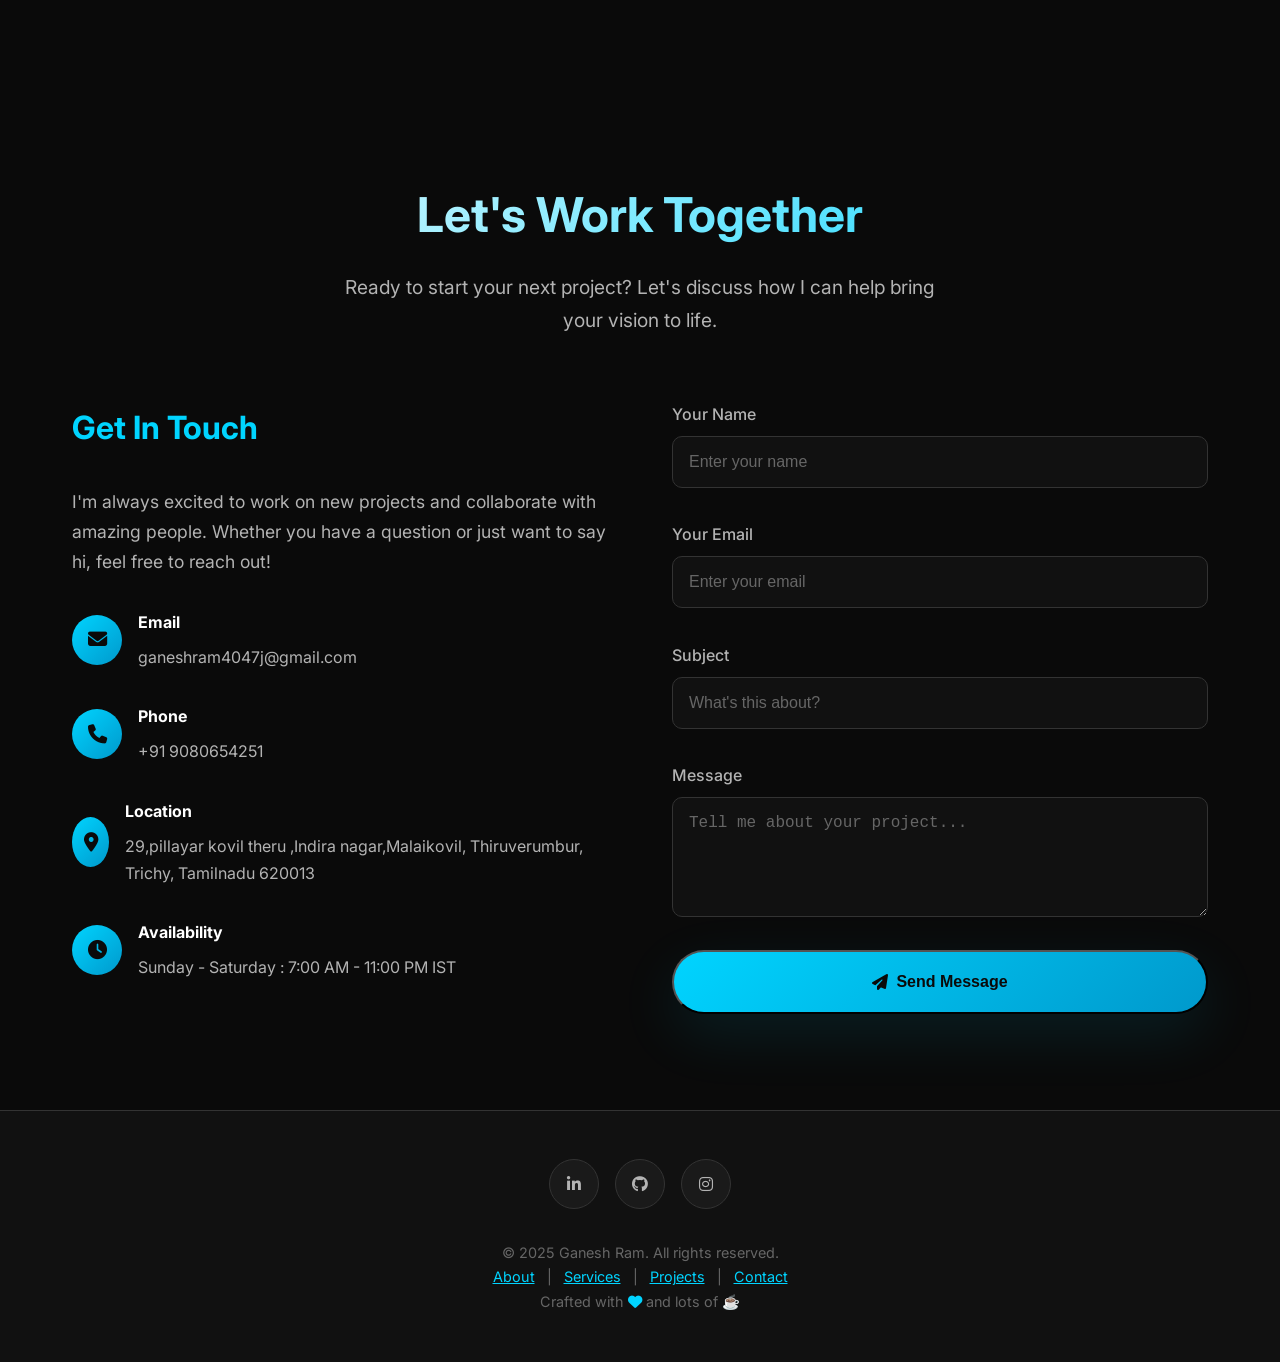
==== commit ee89d07e: "initial commit" ====
--- a/index.html
+++ b/index.html
@@ -14,6 +14,11 @@
 
     <!-- Font Awesome -->
     <link rel="stylesheet" href="https://cdnjs.cloudflare.com/ajax/libs/font-awesome/6.4.0/css/all.min.css">
+
+    <meta property="og:title" content="Ganesh Ram | Software Developer">
+    <meta property="og:description" content="Full Stack Developer specializing in mobile and web applications with a passion for clean UI and smooth UX experiences.">
+    <meta property="og:image" content="https://github.com/ganesh4047j/Portfolio/blob/main/og-image.jpeg">
+    <meta property="og:url" content="https://ganesh4047j.github.io/Portfolio/">
 
     <style>
         * {
@@ -1001,7 +1006,7 @@
                     <span class="stat-label">Projects Completed</span>
                 </div>
                 <div class="stat-item fade-in">
-                    <span class="stat-number">1</span>
+                    <span class="stat-number">2+</span>
                     <span class="stat-label">Years Experience</span>
                 </div>
                 <div class="stat-item fade-in">
@@ -1851,4 +1856,3 @@
 </body>
 
 </html>
-
